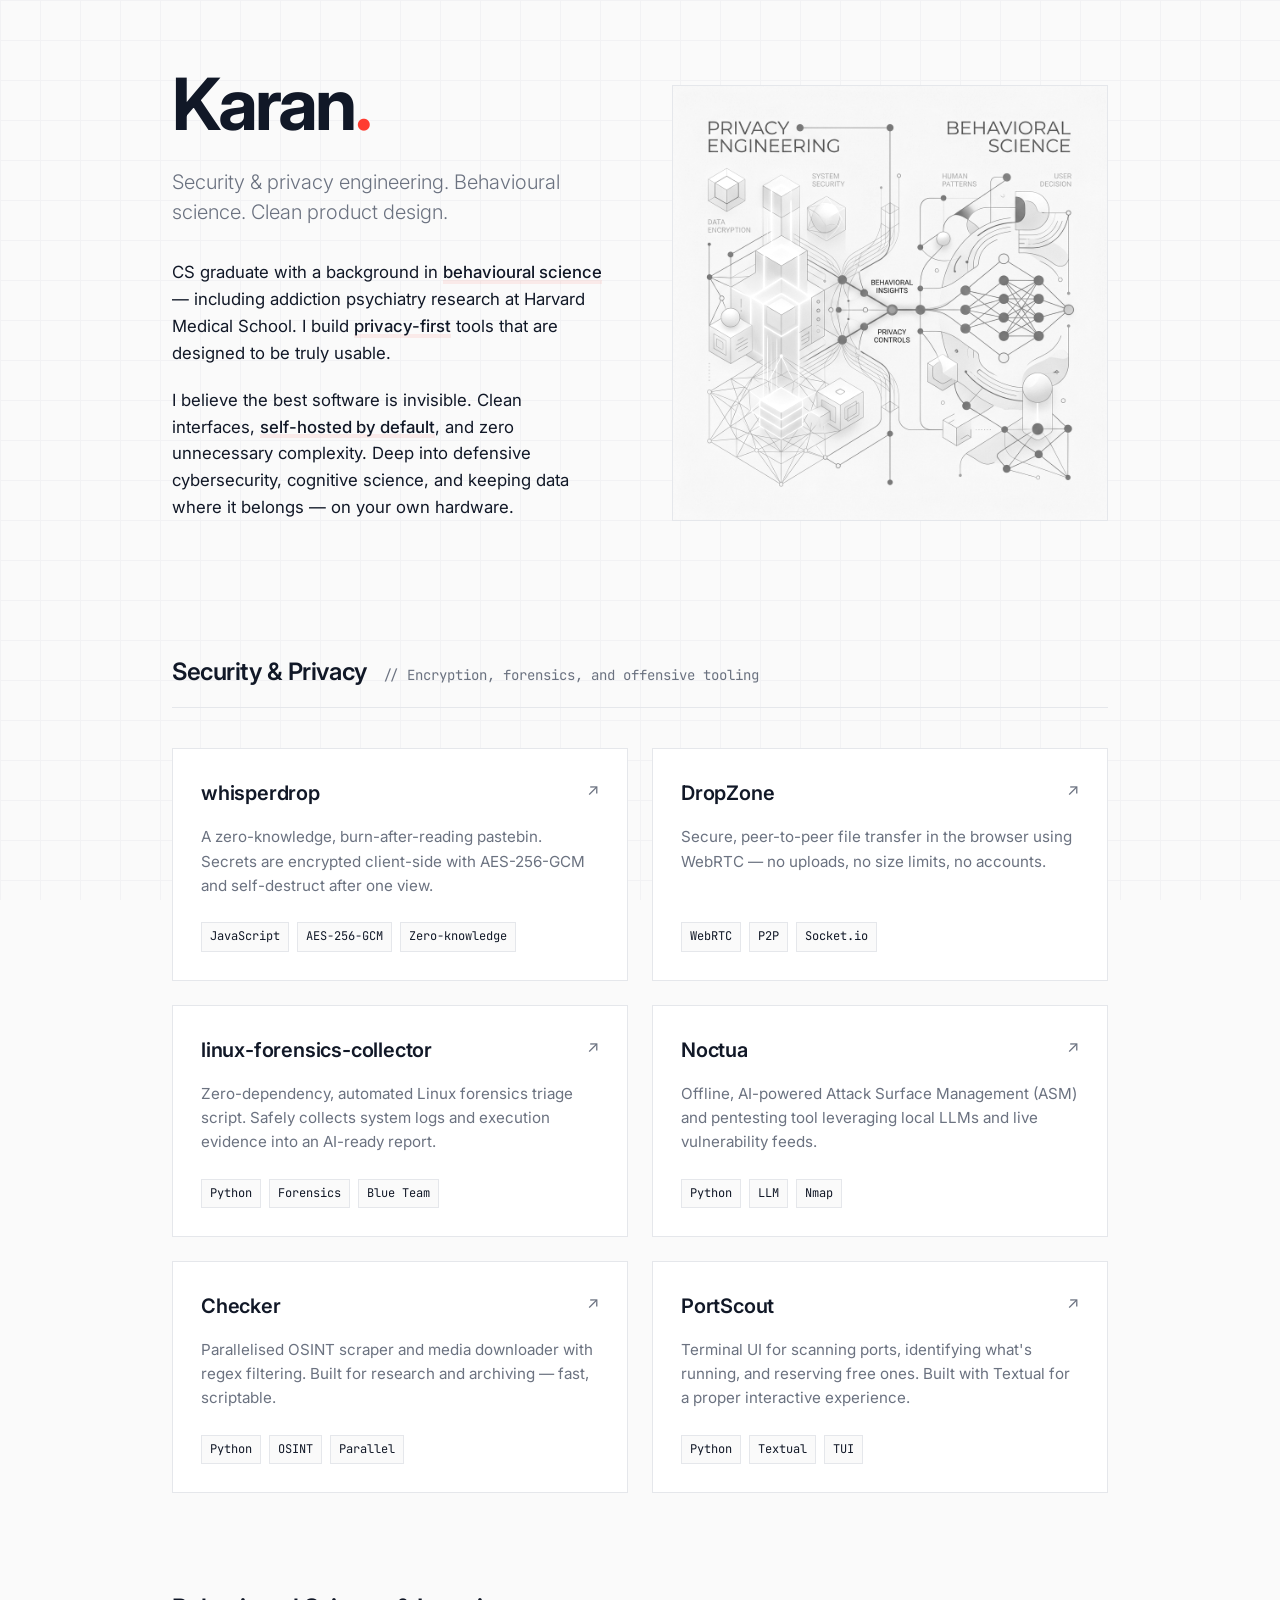
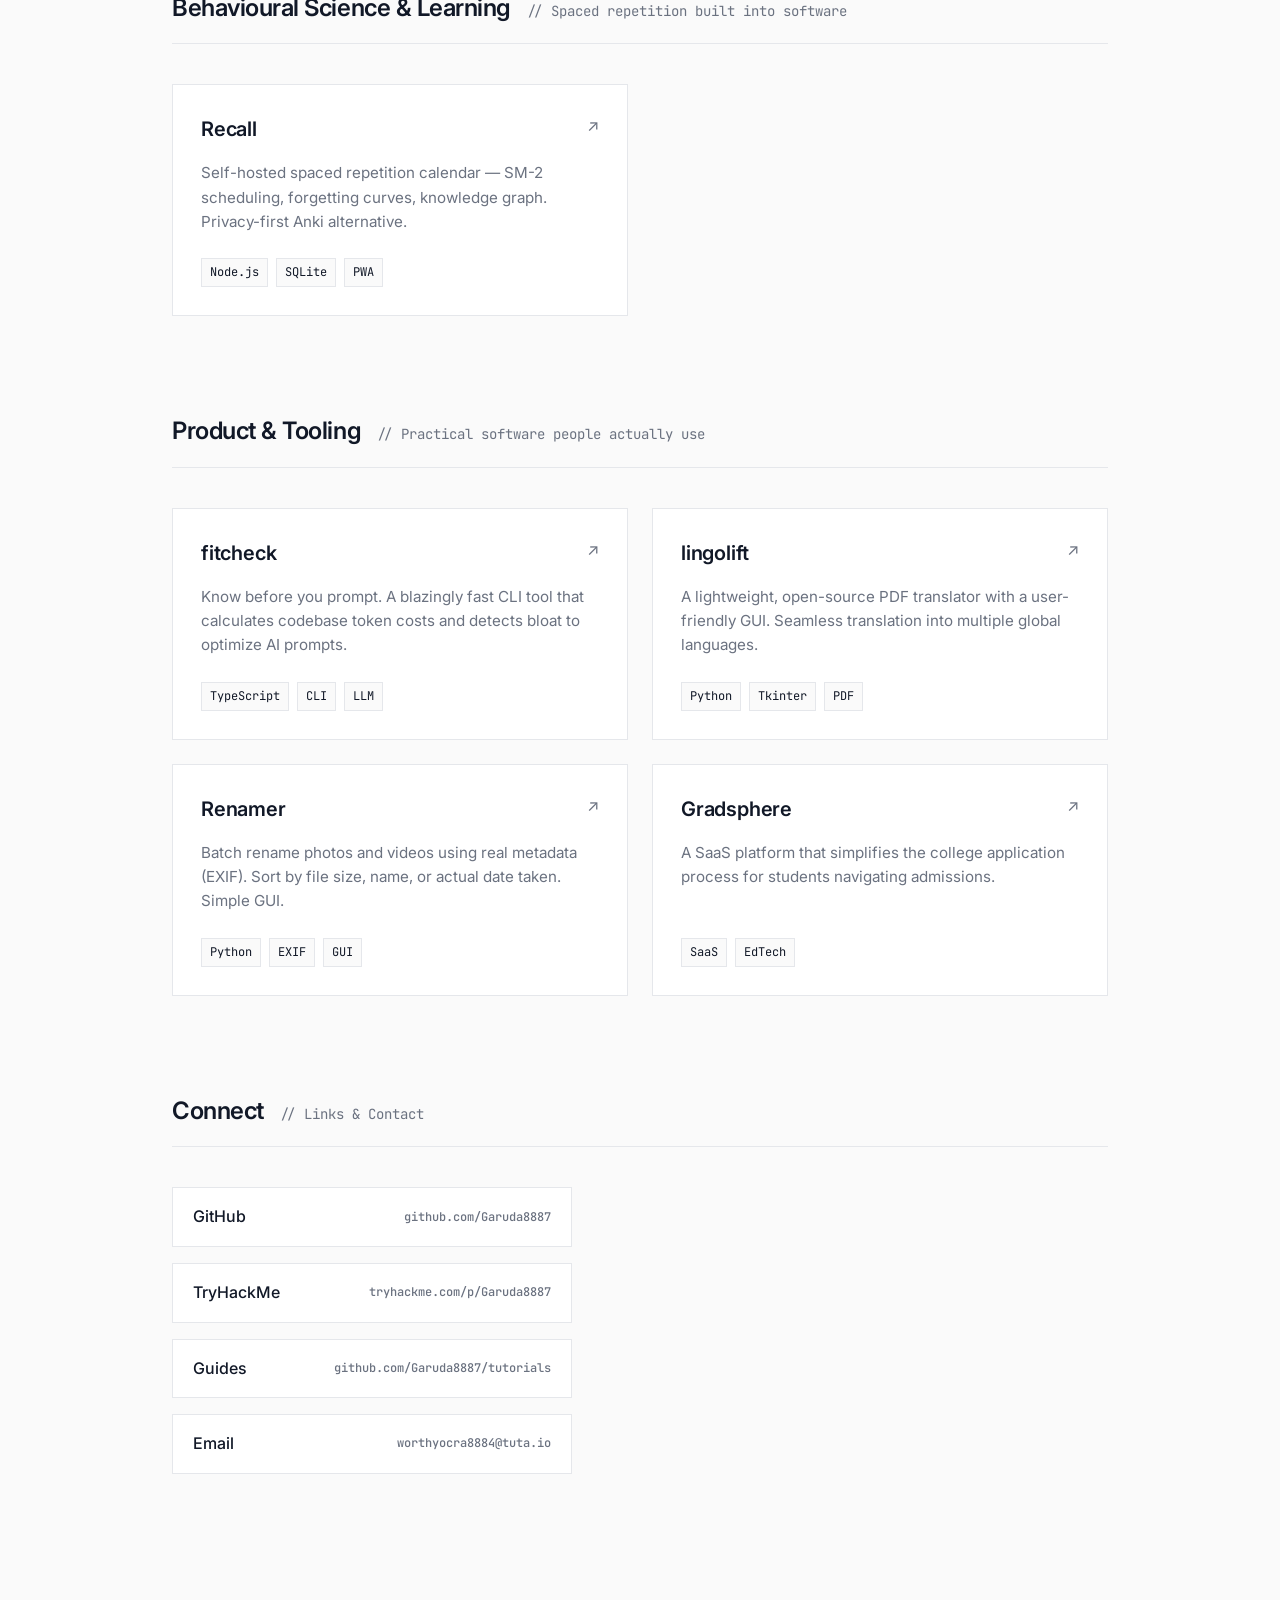
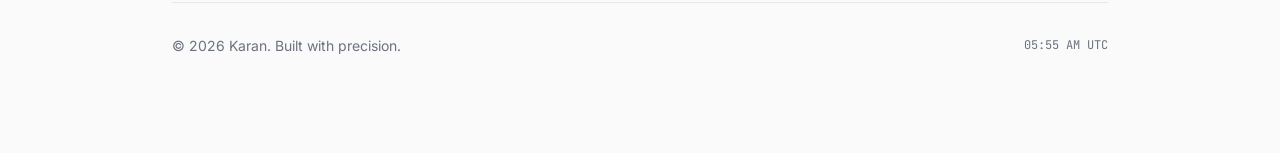
==== index.html @ 9d9b2a53 "Add decrypt-on-reveal animation to hero tagline and section headers Text scrambles as hex/cipher noi" ====
<!DOCTYPE html>
<html lang="en">
<head>
    <meta charset="UTF-8">
    <meta name="viewport" content="width=device-width, initial-scale=1.0">
    <title>Karan — Security & Privacy Engineering</title>
    <meta name="description" content="Karan — CS graduate, behavioural science background, privacy-first tools for real people.">
    <link rel="preconnect" href="https://fonts.googleapis.com">
    <link rel="preconnect" href="https://fonts.gstatic.com" crossorigin>
    <link href="https://fonts.googleapis.com/css2?family=Inter:wght@300;400;500;600;700&family=JetBrains+Mono:wght@400;500&display=swap" rel="stylesheet">
    <style>
        :root {
            --bg: #FAFAFA;
            --surface: #FFFFFF;
            --surface-hover: #F3F4F6;
            --ink: #111827;
            --muted: #6B7280;
            --border: #E5E7EB;
            --accent: #FF3B30; /* Edgy sharp accent */
            --accent-soft: rgba(255, 59, 48, 0.08);
            
            --font-sans: 'Inter', system-ui, sans-serif;
            --font-mono: 'JetBrains Mono', monospace;
        }

        * {
            box-sizing: border-box;
            margin: 0;
            padding: 0;
        }

        body {
            font-family: var(--font-sans);
            background-color: var(--bg);
            color: var(--ink);
            line-height: 1.6;
            -webkit-font-smoothing: antialiased;
            -moz-osx-font-smoothing: grayscale;
        }

        ::selection {
            background: var(--ink);
            color: var(--bg);
        }

        /* Subtle grid background for the edge */
        body::before {
            content: '';
            position: fixed;
            top: 0;
            left: 0;
            width: 100vw;
            height: 100vh;
            background-image: 
                linear-gradient(to right, var(--border) 1px, transparent 1px),
                linear-gradient(to bottom, var(--border) 1px, transparent 1px);
            background-size: 40px 40px;
            opacity: 0.4;
            z-index: -1;
            pointer-events: none;
        }

        a {
            color: inherit;
            text-decoration: none;
        }

        a:focus-visible, button:focus-visible {
            outline: 2px solid var(--accent);
            outline-offset: 2px;
        }

        .container {
            max-width: 1000px; /* Slightly wider for the two column hero */
            margin: 0 auto;
            padding: 4rem 2rem 6rem;
        }

        /* Header / Hero */
        header {
            margin-bottom: 7rem;
            display: grid;
            grid-template-columns: 1fr 1fr;
            gap: 4rem;
            align-items: center;
        }
        
        .hero-image-container {
            position: relative;
            width: 100%;
            aspect-ratio: 1 / 1;
            border: 1px solid var(--border);
            overflow: hidden;
            background: var(--surface);
        }
        
        .hero-image-container::after {
            content: '';
            position: absolute;
            top: 0;
            left: 0;
            width: 100%;
            height: 100%;
            border: 3px solid transparent;
            transition: border-color 0.4s ease;
            pointer-events: none;
            box-sizing: border-box;
        }
        
        .hero-image-container:hover::after {
            border-color: var(--accent);
        }

        .hero-image {
            width: 100%;
            height: 100%;
            object-fit: cover;
            filter: grayscale(100%) contrast(1.05);
            transition: filter 0.6s cubic-bezier(0.16, 1, 0.3, 1), transform 0.6s cubic-bezier(0.16, 1, 0.3, 1);
        }

        .hero-image-container:hover .hero-image {
            filter: grayscale(0%) contrast(1.1);
            transform: scale(1.03);
        }

        .hero-content {
            display: flex;
            flex-direction: column;
        }

        h1 {
            font-size: clamp(3rem, 6vw, 4.5rem);
            font-weight: 700;
            letter-spacing: -0.04em;
            line-height: 1.1;
            margin-bottom: 1.5rem;
            color: var(--ink);
        }

        h1 .dot {
            color: var(--accent);
        }

        .tagline {
            font-size: clamp(1.1rem, 2.5vw, 1.25rem);
            color: var(--muted);
            font-weight: 300;
            margin-bottom: 2rem;
            line-height: 1.5;
        }

        .about {
            font-size: 1.05rem;
            color: var(--ink);
        }

        .about p {
            margin-bottom: 1.25rem;
        }

        .highlight {
            font-weight: 500;
            position: relative;
            display: inline-block;
        }
        
        .highlight::after {
            content: '';
            position: absolute;
            bottom: 2px;
            left: 0;
            width: 100%;
            height: 4px;
            background: var(--accent-soft);
            z-index: -1;
            transition: height 0.2s ease;
        }
        
        .highlight:hover::after {
            height: 100%;
        }

        /* Sections */
        section {
            margin-bottom: 6rem;
        }

        .section-header {
            display: flex;
            align-items: baseline;
            gap: 1rem;
            margin-bottom: 2.5rem;
            padding-bottom: 1rem;
            border-bottom: 1px solid var(--border);
        }

        h2 {
            font-size: 1.5rem;
            font-weight: 600;
            letter-spacing: -0.02em;
        }

        .section-sub {
            font-family: var(--font-mono);
            font-size: 0.875rem;
            color: var(--muted);
        }

        /* Grid Layout for Projects */
        .project-grid {
            display: grid;
            grid-template-columns: repeat(auto-fill, minmax(350px, 1fr));
            gap: 1.5rem;
        }

        .project-card {
            display: flex;
            flex-direction: column;
            background: var(--surface);
            border: 1px solid var(--border);
            padding: 1.75rem;
            border-radius: 0; /* Sharp corners for edge */
            transition: all 0.3s cubic-bezier(0.16, 1, 0.3, 1);
            position: relative;
            z-index: 1;
        }

        .project-card::before {
            content: '';
            position: absolute;
            top: 0;
            left: 0;
            width: 3px;
            height: 0%;
            background: var(--accent);
            transition: height 0.3s cubic-bezier(0.16, 1, 0.3, 1);
            z-index: 2;
        }

        .project-card:hover {
            transform: translateY(-4px);
            box-shadow: 12px 12px 0 rgba(17, 24, 39, 0.04);
            border-color: var(--ink);
        }

        .project-card:hover::before {
            height: 100%;
        }

        .project-top {
            display: flex;
            justify-content: space-between;
            align-items: flex-start;
            margin-bottom: 1rem;
        }

        .project-title {
            font-weight: 600;
            font-size: 1.25rem;
            letter-spacing: -0.01em;
            display: flex;
            align-items: center;
            gap: 0.5rem;
        }

        .project-arrow {
            color: var(--muted);
            transition: transform 0.2s ease, color 0.2s ease;
        }

        .project-card:hover .project-arrow {
            transform: translate(2px, -2px);
            color: var(--accent);
        }

        .project-desc {
            color: var(--muted);
            font-size: 0.95rem;
            margin-bottom: 1.5rem;
            flex-grow: 1;
        }

        .tags {
            display: flex;
            flex-wrap: wrap;
            gap: 0.5rem;
            margin-top: auto;
        }

        .tag {
            font-family: var(--font-mono);
            font-size: 0.75rem;
            color: var(--ink);
            background: var(--bg);
            border: 1px solid var(--border);
            padding: 0.25rem 0.5rem;
        }
        
        .project-card:hover .tag {
            border-color: #d1d5db;
        }

        /* Contact */
        .contact-links {
            display: flex;
            flex-direction: column;
            gap: 1rem;
            max-width: 400px;
        }

        .contact-link {
            display: flex;
            justify-content: space-between;
            align-items: center;
            padding: 1rem 1.25rem;
            background: var(--surface);
            border: 1px solid var(--border);
            font-weight: 500;
            transition: all 0.2s ease;
        }

        .contact-link:hover {
            background: var(--ink);
            color: var(--surface);
            border-color: var(--ink);
            transform: translateX(4px);
        }

        .contact-label {
            display: flex;
            align-items: center;
            gap: 0.75rem;
        }

        .contact-mono {
            font-family: var(--font-mono);
            font-size: 0.75rem;
            color: var(--muted);
        }
        
        .contact-link:hover .contact-mono {
            color: rgba(255, 255, 255, 0.6);
        }

        /* Footer */
        footer {
            margin-top: 8rem;
            padding-top: 2rem;
            border-top: 1px solid var(--border);
            display: flex;
            justify-content: space-between;
            align-items: center;
            font-size: 0.875rem;
            color: var(--muted);
        }

        .footer-time {
            font-family: var(--font-mono);
            font-size: 0.75rem;
        }

        /* Decrypt-on-reveal text */
        .decrypt-char {
            transition: color 0.15s ease;
        }

        .decrypt-char.scrambling {
            color: var(--accent);
        }

        /* Scroll Animations */
        .reveal {
            opacity: 0;
            transform: translateY(30px);
            transition: opacity 0.8s cubic-bezier(0.16, 1, 0.3, 1), transform 0.8s cubic-bezier(0.16, 1, 0.3, 1);
        }

        .reveal.active {
            opacity: 1;
            transform: translateY(0);
        }

        /* Ensure header reveals on load if it's a reveal element */
        .reveal.delay-1 { transition-delay: 0.1s; }
        .reveal.delay-2 { transition-delay: 0.2s; }
        .reveal.delay-3 { transition-delay: 0.3s; }

        @media (max-width: 768px) {
            .container { padding: 3rem 1.5rem; }
            header { grid-template-columns: 1fr; gap: 2rem; margin-bottom: 5rem; }
            .hero-image-container { aspect-ratio: 16 / 9; max-width: 100%; order: -1; }
            h1 { font-size: 2.5rem; }
            .project-grid { grid-template-columns: 1fr; }
            .section-header { flex-direction: column; gap: 0.25rem; }
        }
    </style>
</head>
<body>
    <div class="container">
        <header class="reveal active">
            <div class="hero-content">
                <h1>Karan<span class="dot">.</span></h1>
                <p class="tagline decrypt">Security & privacy engineering. Behavioural science. Clean product design.</p>
                
                <div class="about">
                    <p>CS graduate with a background in <span class="highlight">behavioural science</span> — including addiction psychiatry research at Harvard Medical School. I build <span class="highlight">privacy-first</span> tools that are designed to be truly usable.</p>
                    <p>I believe the best software is invisible. Clean interfaces, <span class="highlight">self-hosted by default</span>, and zero unnecessary complexity. Deep into defensive cybersecurity, cognitive science, and keeping data where it belongs — on your own hardware.</p>
                </div>
            </div>
            <div class="hero-image-container">
                <img src="assets/hero.jpg" alt="Abstract representation of security and engineering" class="hero-image">
            </div>
        </header>

        <section class="reveal">
            <div class="section-header">
                <h2 class="decrypt">Security & Privacy</h2>
                <span class="section-sub">// Encryption, forensics, and offensive tooling</span>
            </div>
            
            <div class="project-grid">
                <a href="https://github.com/Garuda8887/whisperdrop" target="_blank" rel="noopener noreferrer" class="project-card reveal delay-1">
                    <div class="project-top">
                        <span class="project-title">whisperdrop</span>
                        <span class="project-arrow">↗</span>
                    </div>
                    <p class="project-desc">A zero-knowledge, burn-after-reading pastebin. Secrets are encrypted client-side with AES-256-GCM and self-destruct after one view.</p>
                    <div class="tags">
                        <span class="tag">JavaScript</span>
                        <span class="tag">AES-256-GCM</span>
                        <span class="tag">Zero-knowledge</span>
                    </div>
                </a>

                <a href="https://github.com/Garuda8887/DropZone" target="_blank" rel="noopener noreferrer" class="project-card reveal delay-2">
                    <div class="project-top">
                        <span class="project-title">DropZone</span>
                        <span class="project-arrow">↗</span>
                    </div>
                    <p class="project-desc">Secure, peer-to-peer file transfer in the browser using WebRTC — no uploads, no size limits, no accounts.</p>
                    <div class="tags">
                        <span class="tag">WebRTC</span>
                        <span class="tag">P2P</span>
                        <span class="tag">Socket.io</span>
                    </div>
                </a>

                <a href="https://github.com/Garuda8887/linux-forensics-collector" target="_blank" rel="noopener noreferrer" class="project-card reveal delay-3">
                    <div class="project-top">
                        <span class="project-title">linux-forensics-collector</span>
                        <span class="project-arrow">↗</span>
                    </div>
                    <p class="project-desc">Zero-dependency, automated Linux forensics triage script. Safely collects system logs and execution evidence into an AI-ready report.</p>
                    <div class="tags">
                        <span class="tag">Python</span>
                        <span class="tag">Forensics</span>
                        <span class="tag">Blue Team</span>
                    </div>
                </a>

                <a href="https://github.com/Garuda8887/Noctua" target="_blank" rel="noopener noreferrer" class="project-card reveal delay-1">
                    <div class="project-top">
                        <span class="project-title">Noctua</span>
                        <span class="project-arrow">↗</span>
                    </div>
                    <p class="project-desc">Offline, AI-powered Attack Surface Management (ASM) and pentesting tool leveraging local LLMs and live vulnerability feeds.</p>
                    <div class="tags">
                        <span class="tag">Python</span>
                        <span class="tag">LLM</span>
                        <span class="tag">Nmap</span>
                    </div>
                </a>

                <a href="https://github.com/Garuda8887/Checker" target="_blank" rel="noopener noreferrer" class="project-card reveal delay-2">
                    <div class="project-top">
                        <span class="project-title">Checker</span>
                        <span class="project-arrow">↗</span>
                    </div>
                    <p class="project-desc">Parallelised OSINT scraper and media downloader with regex filtering. Built for research and archiving — fast, scriptable.</p>
                    <div class="tags">
                        <span class="tag">Python</span>
                        <span class="tag">OSINT</span>
                        <span class="tag">Parallel</span>
                    </div>
                </a>

                <a href="https://github.com/Garuda8887/PortScout" target="_blank" rel="noopener noreferrer" class="project-card reveal delay-3">
                    <div class="project-top">
                        <span class="project-title">PortScout</span>
                        <span class="project-arrow">↗</span>
                    </div>
                    <p class="project-desc">Terminal UI for scanning ports, identifying what's running, and reserving free ones. Built with Textual for a proper interactive experience.</p>
                    <div class="tags">
                        <span class="tag">Python</span>
                        <span class="tag">Textual</span>
                        <span class="tag">TUI</span>
                    </div>
                </a>
            </div>
        </section>

        <section class="reveal">
            <div class="section-header">
                <h2 class="decrypt">Behavioural Science & Learning</h2>
                <span class="section-sub">// Spaced repetition built into software</span>
            </div>
            
            <div class="project-grid">
                <a href="https://github.com/Garuda8887/recall" target="_blank" rel="noopener noreferrer" class="project-card reveal delay-1">
                    <div class="project-top">
                        <span class="project-title">Recall</span>
                        <span class="project-arrow">↗</span>
                    </div>
                    <p class="project-desc">Self-hosted spaced repetition calendar — SM-2 scheduling, forgetting curves, knowledge graph. Privacy-first Anki alternative.</p>
                    <div class="tags">
                        <span class="tag">Node.js</span>
                        <span class="tag">SQLite</span>
                        <span class="tag">PWA</span>
                    </div>
                </a>
            </div>
        </section>

        <section class="reveal">
            <div class="section-header">
                <h2 class="decrypt">Product & Tooling</h2>
                <span class="section-sub">// Practical software people actually use</span>
            </div>
            
            <div class="project-grid">
                <a href="https://github.com/Garuda8887/fitcheck" target="_blank" rel="noopener noreferrer" class="project-card reveal delay-1">
                    <div class="project-top">
                        <span class="project-title">fitcheck</span>
                        <span class="project-arrow">↗</span>
                    </div>
                    <p class="project-desc">Know before you prompt. A blazingly fast CLI tool that calculates codebase token costs and detects bloat to optimize AI prompts.</p>
                    <div class="tags">
                        <span class="tag">TypeScript</span>
                        <span class="tag">CLI</span>
                        <span class="tag">LLM</span>
                    </div>
                </a>

                <a href="https://github.com/Garuda8887/lingolift" target="_blank" rel="noopener noreferrer" class="project-card reveal delay-2">
                    <div class="project-top">
                        <span class="project-title">lingolift</span>
                        <span class="project-arrow">↗</span>
                    </div>
                    <p class="project-desc">A lightweight, open-source PDF translator with a user-friendly GUI. Seamless translation into multiple global languages.</p>
                    <div class="tags">
                        <span class="tag">Python</span>
                        <span class="tag">Tkinter</span>
                        <span class="tag">PDF</span>
                    </div>
                </a>

                <a href="https://github.com/Garuda8887/Renamer" target="_blank" rel="noopener noreferrer" class="project-card reveal delay-3">
                    <div class="project-top">
                        <span class="project-title">Renamer</span>
                        <span class="project-arrow">↗</span>
                    </div>
                    <p class="project-desc">Batch rename photos and videos using real metadata (EXIF). Sort by file size, name, or actual date taken. Simple GUI.</p>
                    <div class="tags">
                        <span class="tag">Python</span>
                        <span class="tag">EXIF</span>
                        <span class="tag">GUI</span>
                    </div>
                </a>
                
                <a href="https://gradsphere-smoky.vercel.app/" target="_blank" rel="noopener noreferrer" class="project-card reveal delay-1">
                    <div class="project-top">
                        <span class="project-title">Gradsphere</span>
                        <span class="project-arrow">↗</span>
                    </div>
                    <p class="project-desc">A SaaS platform that simplifies the college application process for students navigating admissions.</p>
                    <div class="tags">
                        <span class="tag">SaaS</span>
                        <span class="tag">EdTech</span>
                    </div>
                </a>
            </div>
        </section>

        <section class="reveal">
            <div class="section-header">
                <h2 class="decrypt">Connect</h2>
                <span class="section-sub">// Links & Contact</span>
            </div>
            
            <div class="contact-links">
                <a href="https://github.com/Garuda8887" target="_blank" rel="noopener noreferrer" class="contact-link reveal delay-1">
                    <span class="contact-label">GitHub</span>
                    <span class="contact-mono">github.com/Garuda8887</span>
                </a>
                <a href="https://tryhackme.com/p/Garuda8887" target="_blank" rel="noopener noreferrer" class="contact-link reveal delay-2">
                    <span class="contact-label">TryHackMe</span>
                    <span class="contact-mono">tryhackme.com/p/Garuda8887</span>
                </a>
                <a href="https://github.com/Garuda8887/tutorials" target="_blank" rel="noopener noreferrer" class="contact-link reveal delay-3">
                    <span class="contact-label">Guides</span>
                    <span class="contact-mono">github.com/Garuda8887/tutorials</span>
                </a>
                <a href="mailto:worthyocra8884@tuta.io" class="contact-link reveal delay-1">
                    <span class="contact-label">Email</span>
                    <span class="contact-mono">worthyocra8884@tuta.io</span>
                </a>
            </div>
        </section>

        <footer>
            <span>© 2026 Karan. Built with precision.</span>
            <span class="footer-time" id="local-time"></span>
        </footer>
    </div>

    <script>
        // Update local time
        function updateTime() {
            const el = document.getElementById('local-time');
            if (!el) return;
            const now = new Date();
            el.textContent = now.toLocaleTimeString('en-US', { hour: '2-digit', minute: '2-digit', timeZoneName: 'short' });
        }
        updateTime();
        setInterval(updateTime, 60000);

        // Scroll Animations (Intersection Observer)
        document.addEventListener("DOMContentLoaded", function() {
            const observerOptions = {
                root: null,
                rootMargin: '0px',
                threshold: 0.15
            };

            const observer = new IntersectionObserver((entries, observer) => {
                entries.forEach(entry => {
                    if (entry.isIntersecting) {
                        entry.target.classList.add('active');
                        // Optional: Stop observing once revealed if you want it to happen only once
                        // observer.unobserve(entry.target); 
                    }
                });
            }, observerOptions);

            const revealElements = document.querySelectorAll('.reveal');
            revealElements.forEach(el => observer.observe(el));

            // Decrypt-on-reveal text
            const heroTagline = document.querySelector('.tagline.decrypt');
            if (heroTagline) {
                setTimeout(() => decryptText(heroTagline), 300);
            }

            const decryptObserver = new IntersectionObserver((entries) => {
                entries.forEach(entry => {
                    if (entry.isIntersecting) {
                        decryptText(entry.target);
                        decryptObserver.unobserve(entry.target);
                    }
                });
            }, { threshold: 0.15 });

            document.querySelectorAll('h2.decrypt').forEach(el => decryptObserver.observe(el));
        });

        function decryptText(el) {
            if (el.dataset.decrypted) return;
            el.dataset.decrypted = 'true';

            const text = el.textContent;
            if (window.matchMedia('(prefers-reduced-motion: reduce)').matches) return;

            el.setAttribute('aria-label', text);
            el.textContent = '';

            const wrapper = document.createElement('span');
            wrapper.setAttribute('aria-hidden', 'true');
            el.appendChild(wrapper);

            const charset = '0123456789abcdef#$%&';
            const chars = text.split('');
            const spans = chars.map(ch => {
                const span = document.createElement('span');
                span.className = 'decrypt-char';
                if (ch.trim() === '') {
                    span.textContent = ch;
                } else {
                    span.textContent = charset[Math.floor(Math.random() * charset.length)];
                    span.classList.add('scrambling');
                }
                wrapper.appendChild(span);
                return span;
            });

            const targetIndices = [];
            spans.forEach((span, i) => {
                if (span.classList.contains('scrambling')) targetIndices.push(i);
            });
            for (let i = targetIndices.length - 1; i > 0; i--) {
                const j = Math.floor(Math.random() * (i + 1));
                [targetIndices[i], targetIndices[j]] = [targetIndices[j], targetIndices[i]];
            }

            const totalDuration = Math.min(200 + targetIndices.length * 12, 500);
            const stepDelay = targetIndices.length ? totalDuration / targetIndices.length : 0;

            const flicker = setInterval(() => {
                spans.forEach(span => {
                    if (span.classList.contains('scrambling')) {
                        span.textContent = charset[Math.floor(Math.random() * charset.length)];
                    }
                });
            }, 40);

            targetIndices.forEach((idx, order) => {
                setTimeout(() => {
                    spans[idx].textContent = chars[idx];
                    spans[idx].classList.remove('scrambling');
                }, order * stepDelay);
            });

            setTimeout(() => clearInterval(flicker), totalDuration + 50);
        }
    </script>
</body>
</html>
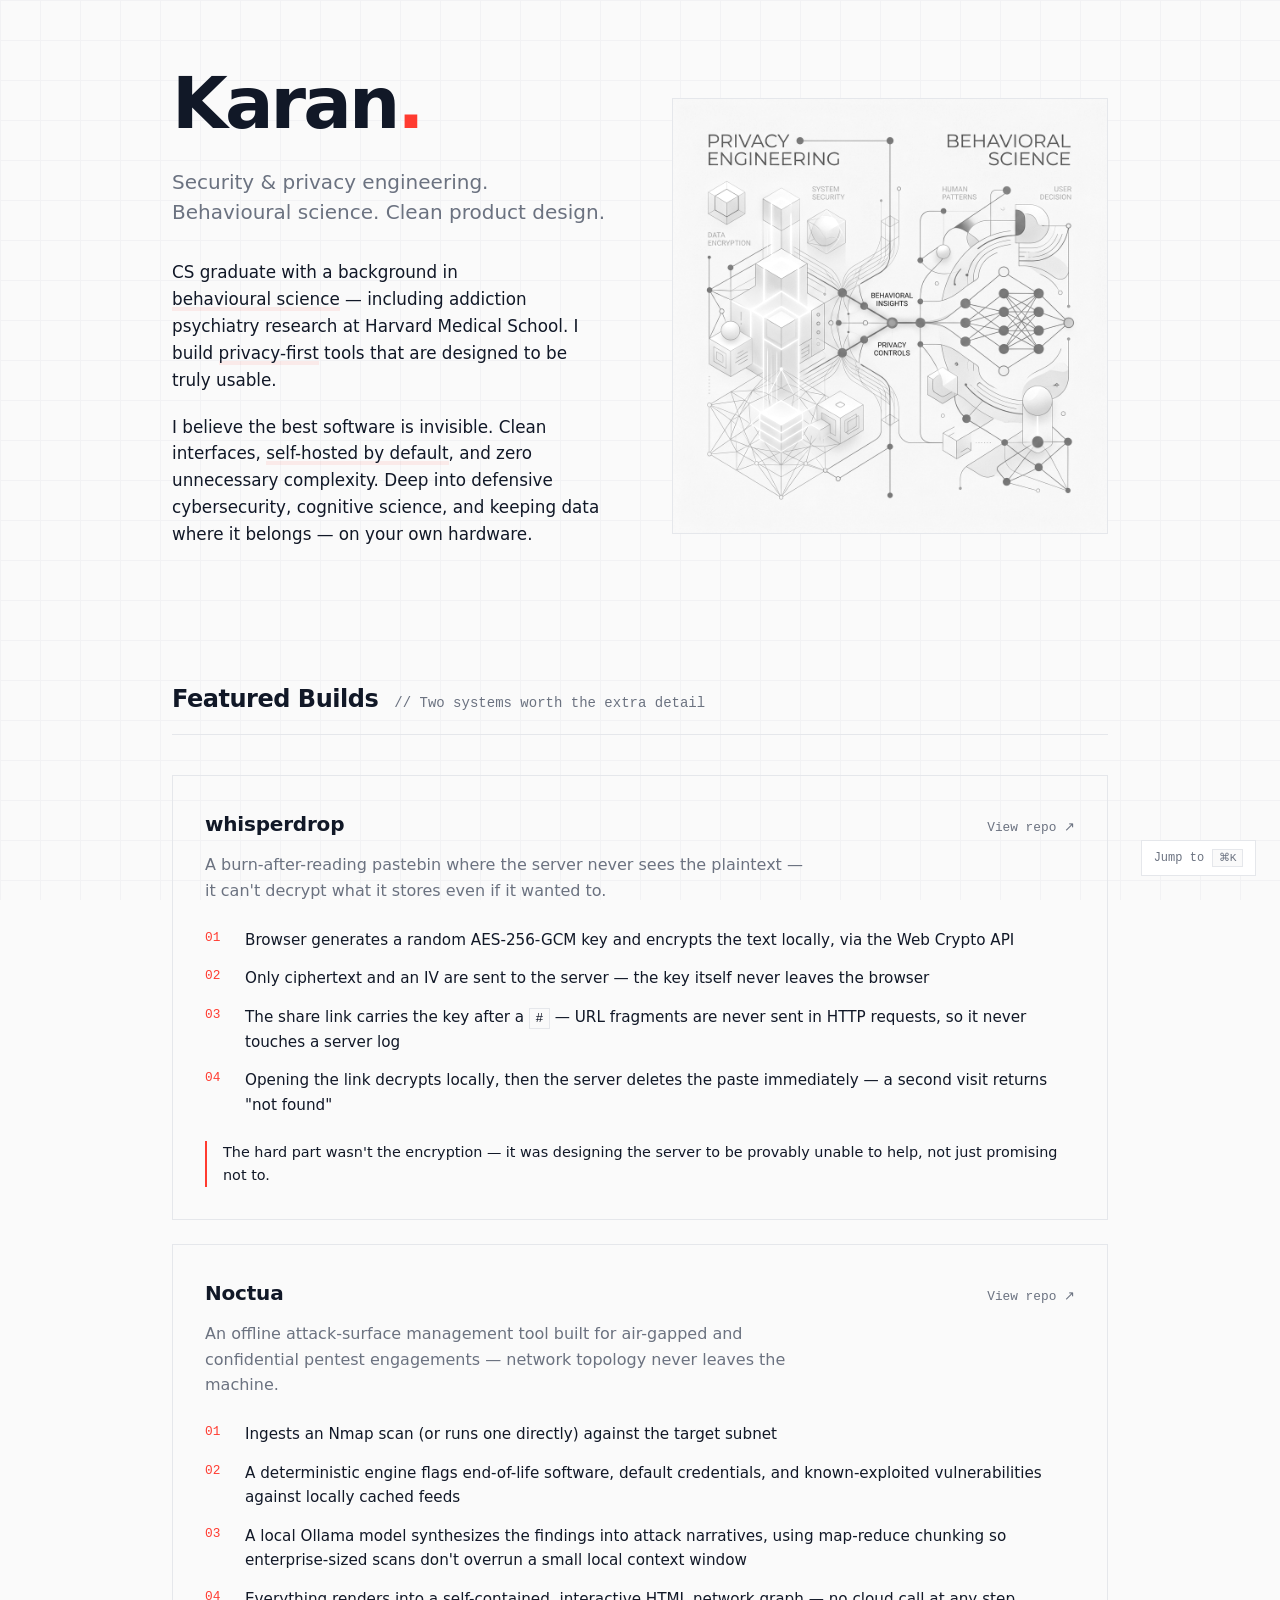
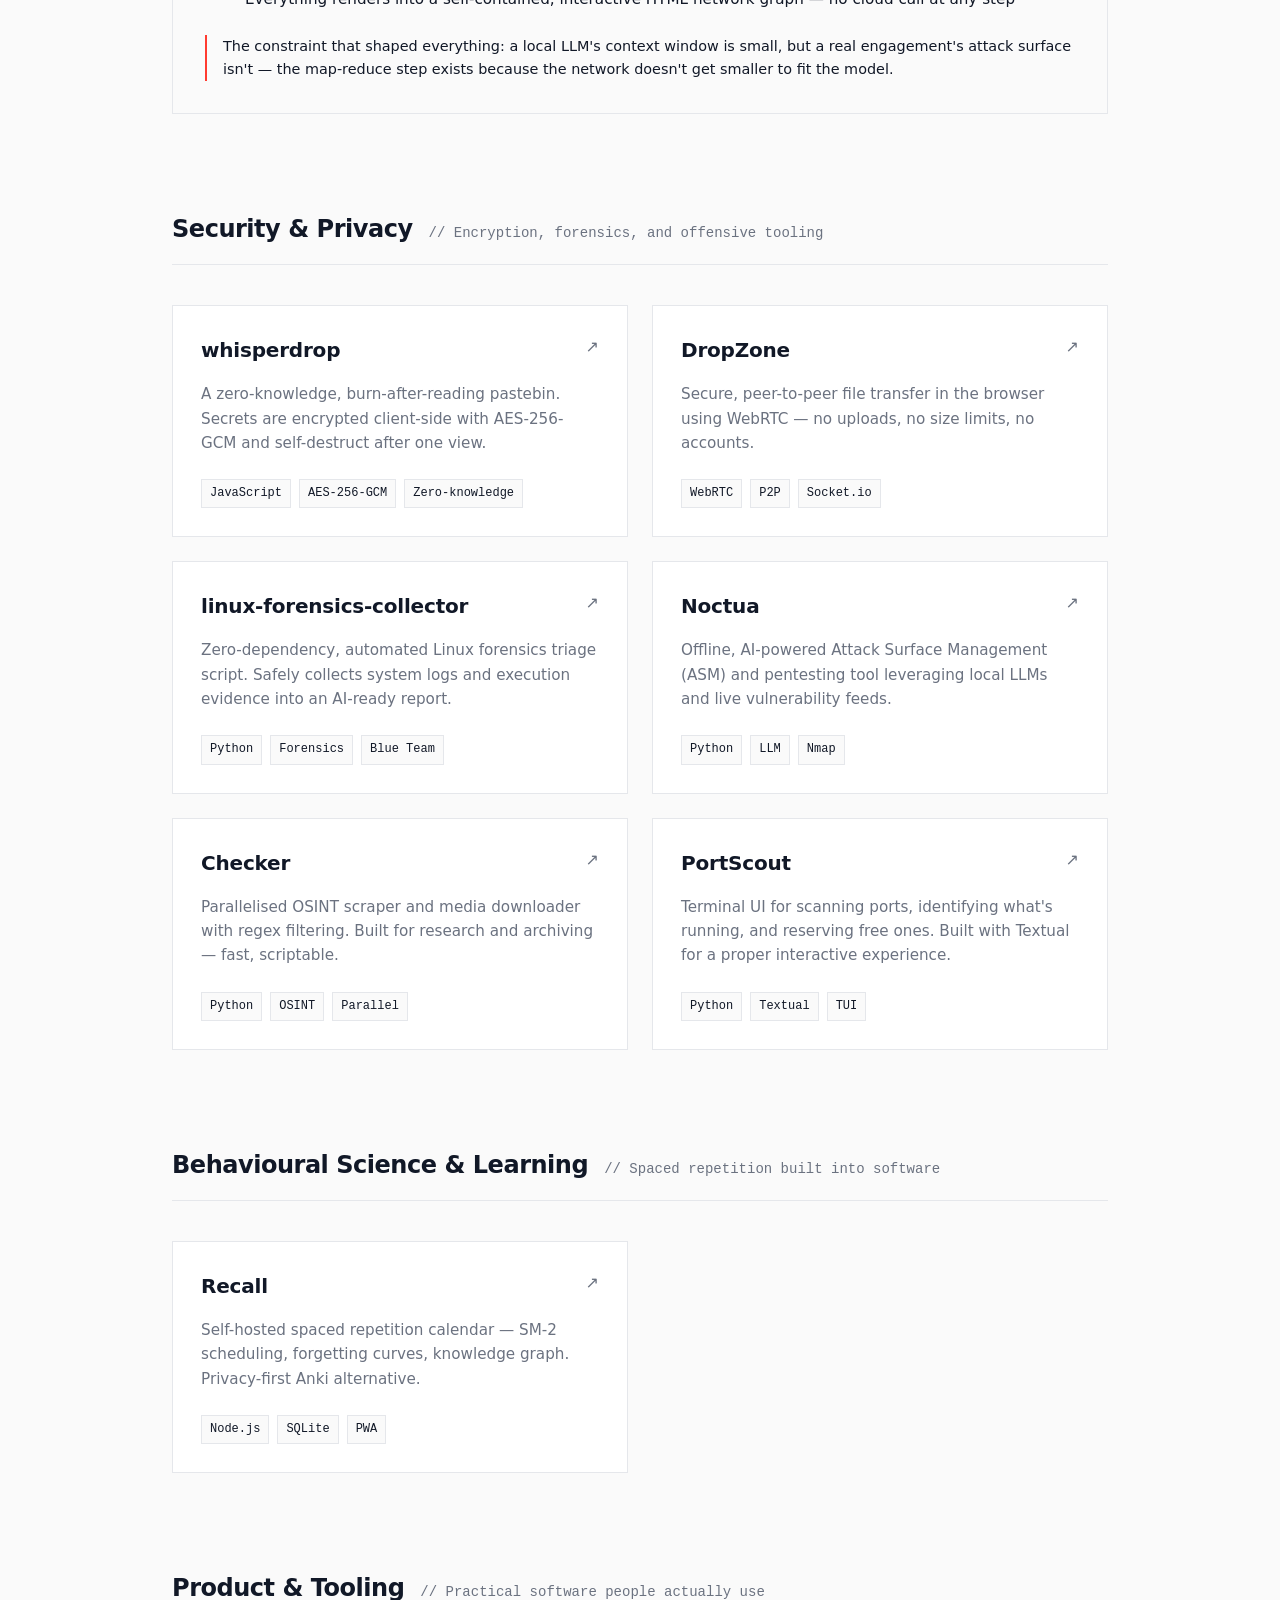
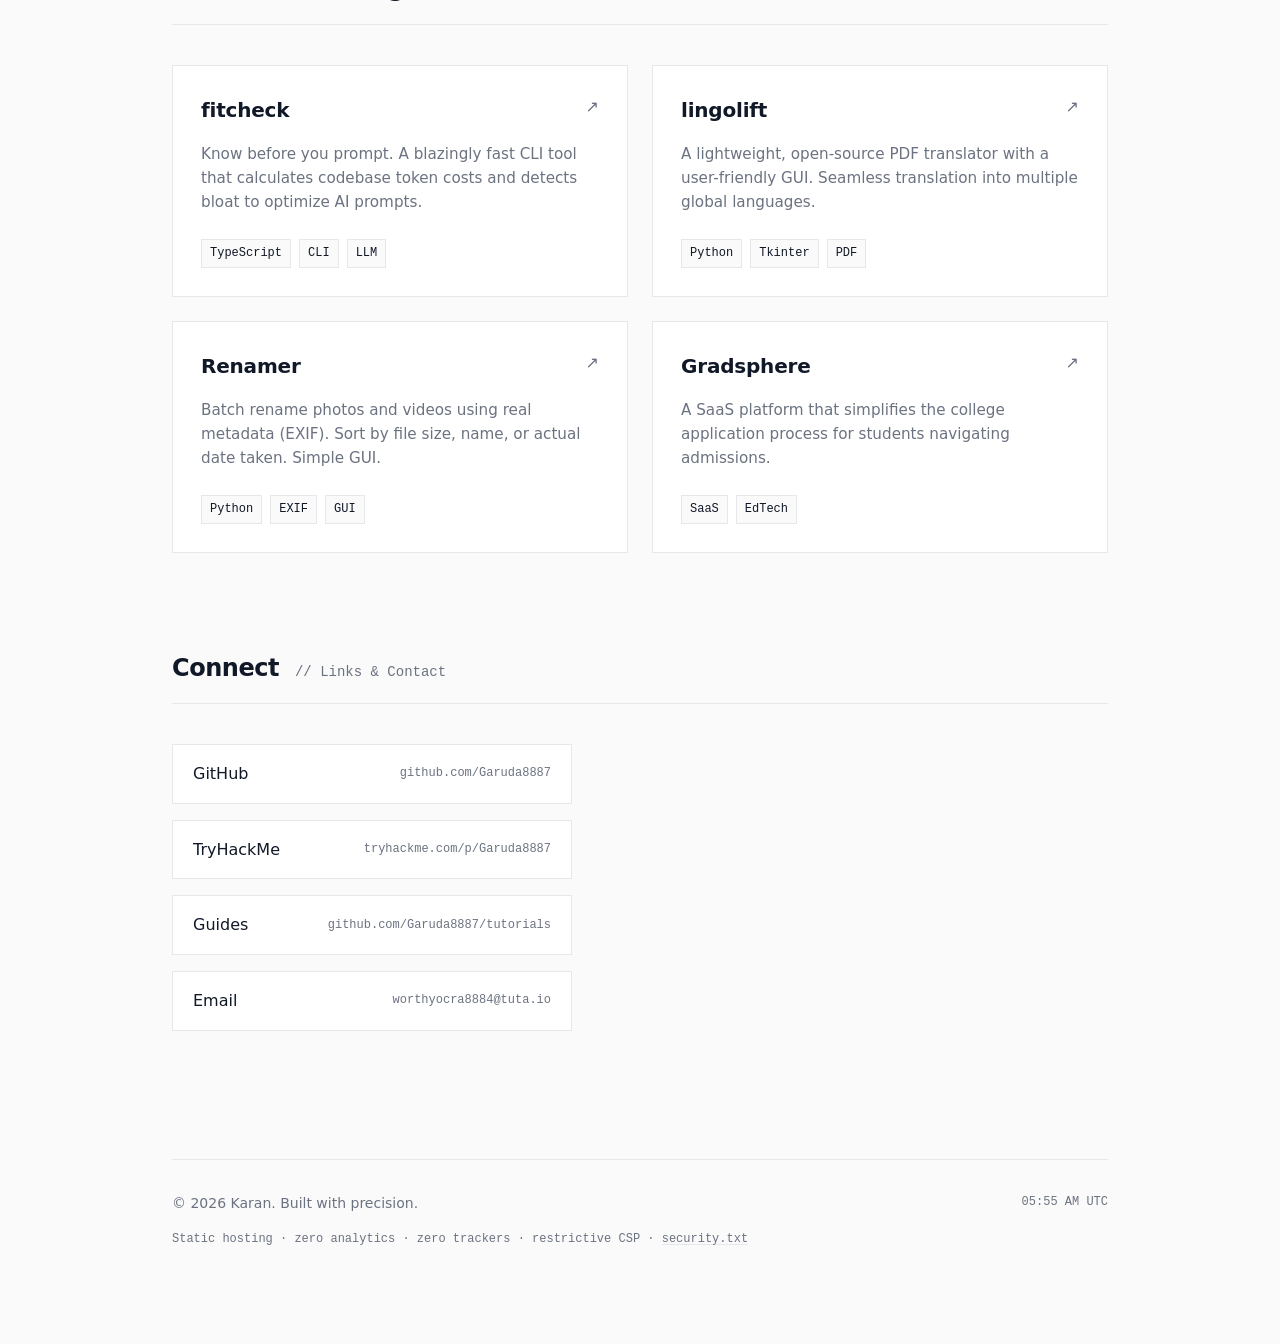
==== commit 137b8340: "Add reduced-motion parity, security.txt, OG image, featured case studies, and Cmd+K nav - .reveal sc" ====
--- a/index.html
+++ b/index.html
@@ -5,6 +5,16 @@
     <meta name="viewport" content="width=device-width, initial-scale=1.0">
     <title>Karan — Security & Privacy Engineering</title>
     <meta name="description" content="Karan — CS graduate, behavioural science background, privacy-first tools for real people.">
+    <meta http-equiv="Content-Security-Policy" content="default-src 'self'; script-src 'self' 'unsafe-inline'; style-src 'self' 'unsafe-inline' https://fonts.googleapis.com; font-src https://fonts.gstatic.com; img-src 'self'; connect-src 'self'; object-src 'none'; base-uri 'none'; form-action 'none';">
+    <meta property="og:type" content="website">
+    <meta property="og:url" content="https://garuda8887.github.io/">
+    <meta property="og:title" content="Karan — Security & Privacy Engineering">
+    <meta property="og:description" content="CS graduate, behavioural science background, privacy-first tools for real people.">
+    <meta property="og:image" content="https://garuda8887.github.io/assets/og-image.png">
+    <meta name="twitter:card" content="summary_large_image">
+    <meta name="twitter:title" content="Karan — Security & Privacy Engineering">
+    <meta name="twitter:description" content="CS graduate, behavioural science background, privacy-first tools for real people.">
+    <meta name="twitter:image" content="https://garuda8887.github.io/assets/og-image.png">
     <link rel="preconnect" href="https://fonts.googleapis.com">
     <link rel="preconnect" href="https://fonts.gstatic.com" crossorigin>
     <link href="https://fonts.googleapis.com/css2?family=Inter:wght@300;400;500;600;700&family=JetBrains+Mono:wght@400;500&display=swap" rel="stylesheet">
@@ -348,16 +358,214 @@
             margin-top: 8rem;
             padding-top: 2rem;
             border-top: 1px solid var(--border);
+            font-size: 0.875rem;
+            color: var(--muted);
+        }
+
+        .footer-main {
             display: flex;
             justify-content: space-between;
             align-items: center;
-            font-size: 0.875rem;
-            color: var(--muted);
         }
 
         .footer-time {
             font-family: var(--font-mono);
             font-size: 0.75rem;
+        }
+
+        .footer-meta {
+            margin-top: 0.75rem;
+        }
+
+        .footer-mono {
+            font-family: var(--font-mono);
+            font-size: 0.75rem;
+            color: var(--muted);
+        }
+
+        .footer-mono a {
+            text-decoration: underline;
+            text-decoration-color: var(--border);
+            text-underline-offset: 2px;
+        }
+
+        .footer-mono a:hover {
+            color: var(--accent);
+            text-decoration-color: var(--accent);
+        }
+
+        /* Featured case studies */
+        .case-study {
+            border: 1px solid var(--border);
+            padding: 2rem;
+            margin-bottom: 1.5rem;
+        }
+
+        .case-study:last-child {
+            margin-bottom: 0;
+        }
+
+        .case-study-head {
+            display: flex;
+            justify-content: space-between;
+            align-items: baseline;
+            margin-bottom: 0.75rem;
+        }
+
+        .case-study-title {
+            font-weight: 600;
+            font-size: 1.25rem;
+            letter-spacing: -0.01em;
+        }
+
+        .case-study-link {
+            font-family: var(--font-mono);
+            font-size: 0.8rem;
+            color: var(--muted);
+            transition: color 0.2s ease;
+        }
+
+        .case-study-link:hover {
+            color: var(--accent);
+        }
+
+        .case-study-desc {
+            color: var(--muted);
+            margin-bottom: 1.5rem;
+            max-width: 60ch;
+        }
+
+        .case-study-steps {
+            list-style: none;
+            counter-reset: step;
+            margin-bottom: 1.5rem;
+        }
+
+        .case-study-steps li {
+            counter-increment: step;
+            position: relative;
+            padding-left: 2.5rem;
+            margin-bottom: 0.9rem;
+            font-size: 0.95rem;
+        }
+
+        .case-study-steps li:last-child {
+            margin-bottom: 0;
+        }
+
+        .case-study-steps li::before {
+            content: counter(step, decimal-leading-zero);
+            position: absolute;
+            left: 0;
+            top: 0;
+            font-family: var(--font-mono);
+            font-size: 0.8rem;
+            color: var(--accent);
+        }
+
+        .case-study-steps code {
+            font-family: var(--font-mono);
+            font-size: 0.85em;
+            background: var(--bg);
+            border: 1px solid var(--border);
+            padding: 0.1rem 0.35rem;
+        }
+
+        .case-study-note {
+            font-size: 0.9rem;
+            color: var(--ink);
+            border-left: 2px solid var(--accent);
+            padding-left: 1rem;
+        }
+
+        /* Command palette (Cmd+K) */
+        .cmdk {
+            width: min(560px, 90vw);
+            padding: 0;
+            border: 1px solid var(--border);
+            border-radius: 0;
+            box-shadow: 0 24px 48px rgba(17, 24, 39, 0.16);
+        }
+
+        .cmdk::backdrop {
+            background: rgba(17, 24, 39, 0.5);
+        }
+
+        .cmdk-input {
+            width: 100%;
+            padding: 1.1rem 1.25rem;
+            border: none;
+            border-bottom: 1px solid var(--border);
+            font-family: var(--font-mono);
+            font-size: 0.95rem;
+            outline: none;
+            color: var(--ink);
+        }
+
+        .cmdk-list {
+            list-style: none;
+            max-height: 320px;
+            overflow-y: auto;
+        }
+
+        .cmdk-list li {
+            padding: 0.85rem 1.25rem;
+            cursor: pointer;
+            display: flex;
+            justify-content: space-between;
+            align-items: baseline;
+            gap: 1rem;
+        }
+
+        .cmdk-list li .cmdk-item-sub {
+            font-family: var(--font-mono);
+            font-size: 0.75rem;
+            color: var(--muted);
+            white-space: nowrap;
+        }
+
+        .cmdk-list li.active {
+            background: var(--surface-hover);
+        }
+
+        .cmdk-list li.active .cmdk-item-sub {
+            color: var(--accent);
+        }
+
+        .cmdk-list .cmdk-empty {
+            color: var(--muted);
+            cursor: default;
+        }
+
+        .cmdk-hint {
+            position: fixed;
+            right: 1.5rem;
+            bottom: 1.5rem;
+            display: flex;
+            align-items: center;
+            gap: 0.5rem;
+            background: var(--surface);
+            border: 1px solid var(--border);
+            padding: 0.5rem 0.75rem;
+            font-family: var(--font-mono);
+            font-size: 0.75rem;
+            color: var(--muted);
+            cursor: pointer;
+            transition: border-color 0.2s ease, color 0.2s ease;
+            z-index: 10;
+        }
+
+        .cmdk-hint:hover {
+            border-color: var(--ink);
+            color: var(--ink);
+        }
+
+        .cmdk-hint kbd {
+            font-family: var(--font-mono);
+            background: var(--bg);
+            border: 1px solid var(--border);
+            padding: 0.1rem 0.35rem;
+            font-size: 0.7rem;
         }
 
         /* Decrypt-on-reveal text */
@@ -385,6 +593,14 @@
         .reveal.delay-1 { transition-delay: 0.1s; }
         .reveal.delay-2 { transition-delay: 0.2s; }
         .reveal.delay-3 { transition-delay: 0.3s; }
+
+        @media (prefers-reduced-motion: reduce) {
+            .reveal {
+                opacity: 1;
+                transform: none;
+                transition: none;
+            }
+        }
 
         @media (max-width: 768px) {
             .container { padding: 3rem 1.5rem; }
@@ -393,6 +609,10 @@
             h1 { font-size: 2.5rem; }
             .project-grid { grid-template-columns: 1fr; }
             .section-header { flex-direction: column; gap: 0.25rem; }
+            .case-study { padding: 1.5rem; }
+            .case-study-head { flex-direction: column; gap: 0.35rem; }
+            .footer-main { flex-direction: column; align-items: flex-start; gap: 0.5rem; }
+            .cmdk-hint span { display: none; }
         }
     </style>
 </head>
@@ -413,7 +633,44 @@
             </div>
         </header>
 
-        <section class="reveal">
+        <section class="reveal" id="featured">
+            <div class="section-header">
+                <h2 class="decrypt">Featured Builds</h2>
+                <span class="section-sub">// Two systems worth the extra detail</span>
+            </div>
+
+            <div class="case-study reveal delay-1">
+                <div class="case-study-head">
+                    <span class="case-study-title">whisperdrop</span>
+                    <a href="https://github.com/Garuda8887/whisperdrop" target="_blank" rel="noopener noreferrer" class="case-study-link">View repo ↗</a>
+                </div>
+                <p class="case-study-desc">A burn-after-reading pastebin where the server never sees the plaintext — it can't decrypt what it stores even if it wanted to.</p>
+                <ol class="case-study-steps">
+                    <li>Browser generates a random AES-256-GCM key and encrypts the text locally, via the Web Crypto API</li>
+                    <li>Only ciphertext and an IV are sent to the server — the key itself never leaves the browser</li>
+                    <li>The share link carries the key after a <code>#</code> — URL fragments are never sent in HTTP requests, so it never touches a server log</li>
+                    <li>Opening the link decrypts locally, then the server deletes the paste immediately — a second visit returns "not found"</li>
+                </ol>
+                <p class="case-study-note">The hard part wasn't the encryption — it was designing the server to be provably unable to help, not just promising not to.</p>
+            </div>
+
+            <div class="case-study reveal delay-2">
+                <div class="case-study-head">
+                    <span class="case-study-title">Noctua</span>
+                    <a href="https://github.com/Garuda8887/Noctua" target="_blank" rel="noopener noreferrer" class="case-study-link">View repo ↗</a>
+                </div>
+                <p class="case-study-desc">An offline attack-surface management tool built for air-gapped and confidential pentest engagements — network topology never leaves the machine.</p>
+                <ol class="case-study-steps">
+                    <li>Ingests an Nmap scan (or runs one directly) against the target subnet</li>
+                    <li>A deterministic engine flags end-of-life software, default credentials, and known-exploited vulnerabilities against locally cached feeds</li>
+                    <li>A local Ollama model synthesizes the findings into attack narratives, using map-reduce chunking so enterprise-sized scans don't overrun a small local context window</li>
+                    <li>Everything renders into a self-contained, interactive HTML network graph — no cloud call at any step</li>
+                </ol>
+                <p class="case-study-note">The constraint that shaped everything: a local LLM's context window is small, but a real engagement's attack surface isn't — the map-reduce step exists because the network doesn't get smaller to fit the model.</p>
+            </div>
+        </section>
+
+        <section class="reveal" id="security">
             <div class="section-header">
                 <h2 class="decrypt">Security & Privacy</h2>
                 <span class="section-sub">// Encryption, forensics, and offensive tooling</span>
@@ -500,7 +757,7 @@
             </div>
         </section>
 
-        <section class="reveal">
+        <section class="reveal" id="behavioural">
             <div class="section-header">
                 <h2 class="decrypt">Behavioural Science & Learning</h2>
                 <span class="section-sub">// Spaced repetition built into software</span>
@@ -522,7 +779,7 @@
             </div>
         </section>
 
-        <section class="reveal">
+        <section class="reveal" id="product">
             <div class="section-header">
                 <h2 class="decrypt">Product & Tooling</h2>
                 <span class="section-sub">// Practical software people actually use</span>
@@ -582,7 +839,7 @@
             </div>
         </section>
 
-        <section class="reveal">
+        <section class="reveal" id="connect">
             <div class="section-header">
                 <h2 class="decrypt">Connect</h2>
                 <span class="section-sub">// Links & Contact</span>
@@ -609,10 +866,25 @@
         </section>
 
         <footer>
-            <span>© 2026 Karan. Built with precision.</span>
-            <span class="footer-time" id="local-time"></span>
+            <div class="footer-main">
+                <span>© 2026 Karan. Built with precision.</span>
+                <span class="footer-time" id="local-time"></span>
+            </div>
+            <div class="footer-meta">
+                <span class="footer-mono">Static hosting · zero analytics · zero trackers · restrictive CSP · <a href="/.well-known/security.txt">security.txt</a></span>
+            </div>
         </footer>
     </div>
+
+    <dialog id="cmdk" class="cmdk">
+        <input type="text" id="cmdk-input" class="cmdk-input" placeholder="Jump to a section or link..." autocomplete="off" spellcheck="false">
+        <ul id="cmdk-list" class="cmdk-list"></ul>
+    </dialog>
+
+    <button type="button" id="cmdk-hint" class="cmdk-hint" aria-label="Open quick navigation">
+        <span>Jump to</span>
+        <kbd>⌘K</kbd>
+    </button>
 
     <script>
         // Update local time
@@ -722,6 +994,132 @@
 
             setTimeout(() => clearInterval(flicker), totalDuration + 50);
         }
+
+        // Command palette (Cmd/Ctrl+K)
+        document.addEventListener("DOMContentLoaded", function() {
+            const dialog = document.getElementById('cmdk');
+            const input = document.getElementById('cmdk-input');
+            const list = document.getElementById('cmdk-list');
+            const hint = document.getElementById('cmdk-hint');
+            if (!dialog || !input || !list) return;
+
+            function buildItems() {
+                const items = [];
+
+                document.querySelectorAll('section[id] > .section-header > h2').forEach(h2 => {
+                    items.push({
+                        label: h2.getAttribute('aria-label') || h2.textContent,
+                        sub: 'section',
+                        action: () => h2.closest('section').scrollIntoView({ behavior: 'smooth', block: 'start' })
+                    });
+                });
+
+                document.querySelectorAll('.project-card').forEach(card => {
+                    const title = card.querySelector('.project-title');
+                    if (!title) return;
+                    items.push({
+                        label: title.textContent,
+                        sub: 'project ↗',
+                        action: () => window.open(card.href, '_blank', 'noopener,noreferrer')
+                    });
+                });
+
+                document.querySelectorAll('.contact-link').forEach(link => {
+                    const label = link.querySelector('.contact-label');
+                    if (!label) return;
+                    items.push({
+                        label: label.textContent,
+                        sub: 'link ↗',
+                        action: () => window.open(link.href, '_blank', 'noopener,noreferrer')
+                    });
+                });
+
+                return items;
+            }
+
+            const allItems = buildItems();
+            let filtered = allItems;
+            let activeIndex = 0;
+
+            function render() {
+                list.innerHTML = '';
+                if (filtered.length === 0) {
+                    const li = document.createElement('li');
+                    li.className = 'cmdk-empty';
+                    li.textContent = 'No matches';
+                    list.appendChild(li);
+                    return;
+                }
+                filtered.forEach((item, i) => {
+                    const li = document.createElement('li');
+                    li.className = i === activeIndex ? 'active' : '';
+                    const label = document.createElement('span');
+                    label.textContent = item.label;
+                    const sub = document.createElement('span');
+                    sub.className = 'cmdk-item-sub';
+                    sub.textContent = item.sub;
+                    li.appendChild(label);
+                    li.appendChild(sub);
+                    li.addEventListener('click', () => selectItem(i));
+                    list.appendChild(li);
+                });
+            }
+
+            function selectItem(i) {
+                const item = filtered[i];
+                if (!item) return;
+                dialog.close();
+                item.action();
+            }
+
+            function openPalette() {
+                filtered = allItems;
+                activeIndex = 0;
+                input.value = '';
+                render();
+                dialog.showModal();
+                input.focus();
+            }
+
+            input.addEventListener('input', () => {
+                const q = input.value.trim().toLowerCase();
+                filtered = q ? allItems.filter(item => item.label.toLowerCase().includes(q)) : allItems;
+                activeIndex = 0;
+                render();
+            });
+
+            input.addEventListener('keydown', (e) => {
+                if (e.key === 'ArrowDown') {
+                    e.preventDefault();
+                    activeIndex = Math.min(activeIndex + 1, filtered.length - 1);
+                    render();
+                } else if (e.key === 'ArrowUp') {
+                    e.preventDefault();
+                    activeIndex = Math.max(activeIndex - 1, 0);
+                    render();
+                } else if (e.key === 'Enter') {
+                    e.preventDefault();
+                    selectItem(activeIndex);
+                }
+            });
+
+            dialog.addEventListener('click', (e) => {
+                if (e.target === dialog) dialog.close();
+            });
+
+            if (hint) hint.addEventListener('click', openPalette);
+
+            document.addEventListener('keydown', (e) => {
+                if ((e.metaKey || e.ctrlKey) && e.key.toLowerCase() === 'k') {
+                    e.preventDefault();
+                    if (dialog.open) {
+                        dialog.close();
+                    } else {
+                        openPalette();
+                    }
+                }
+            });
+        });
     </script>
 </body>
 </html>
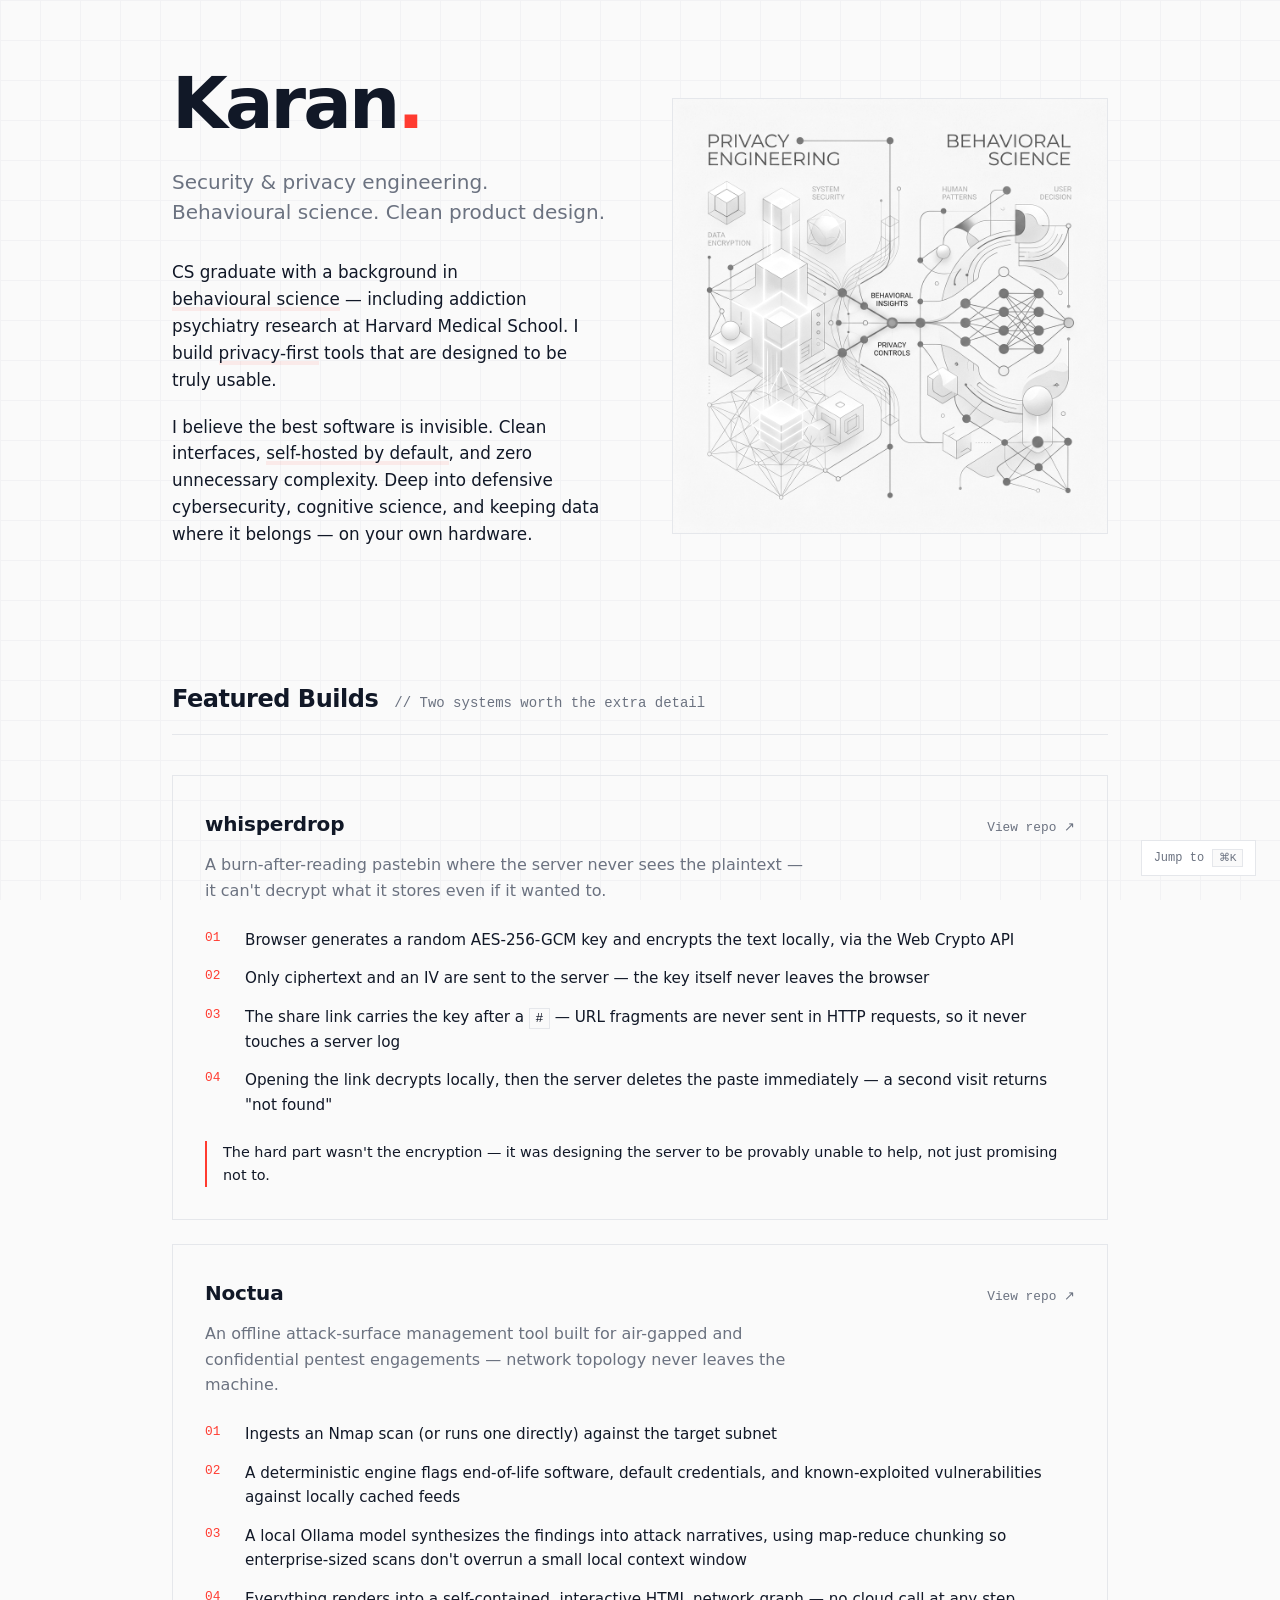
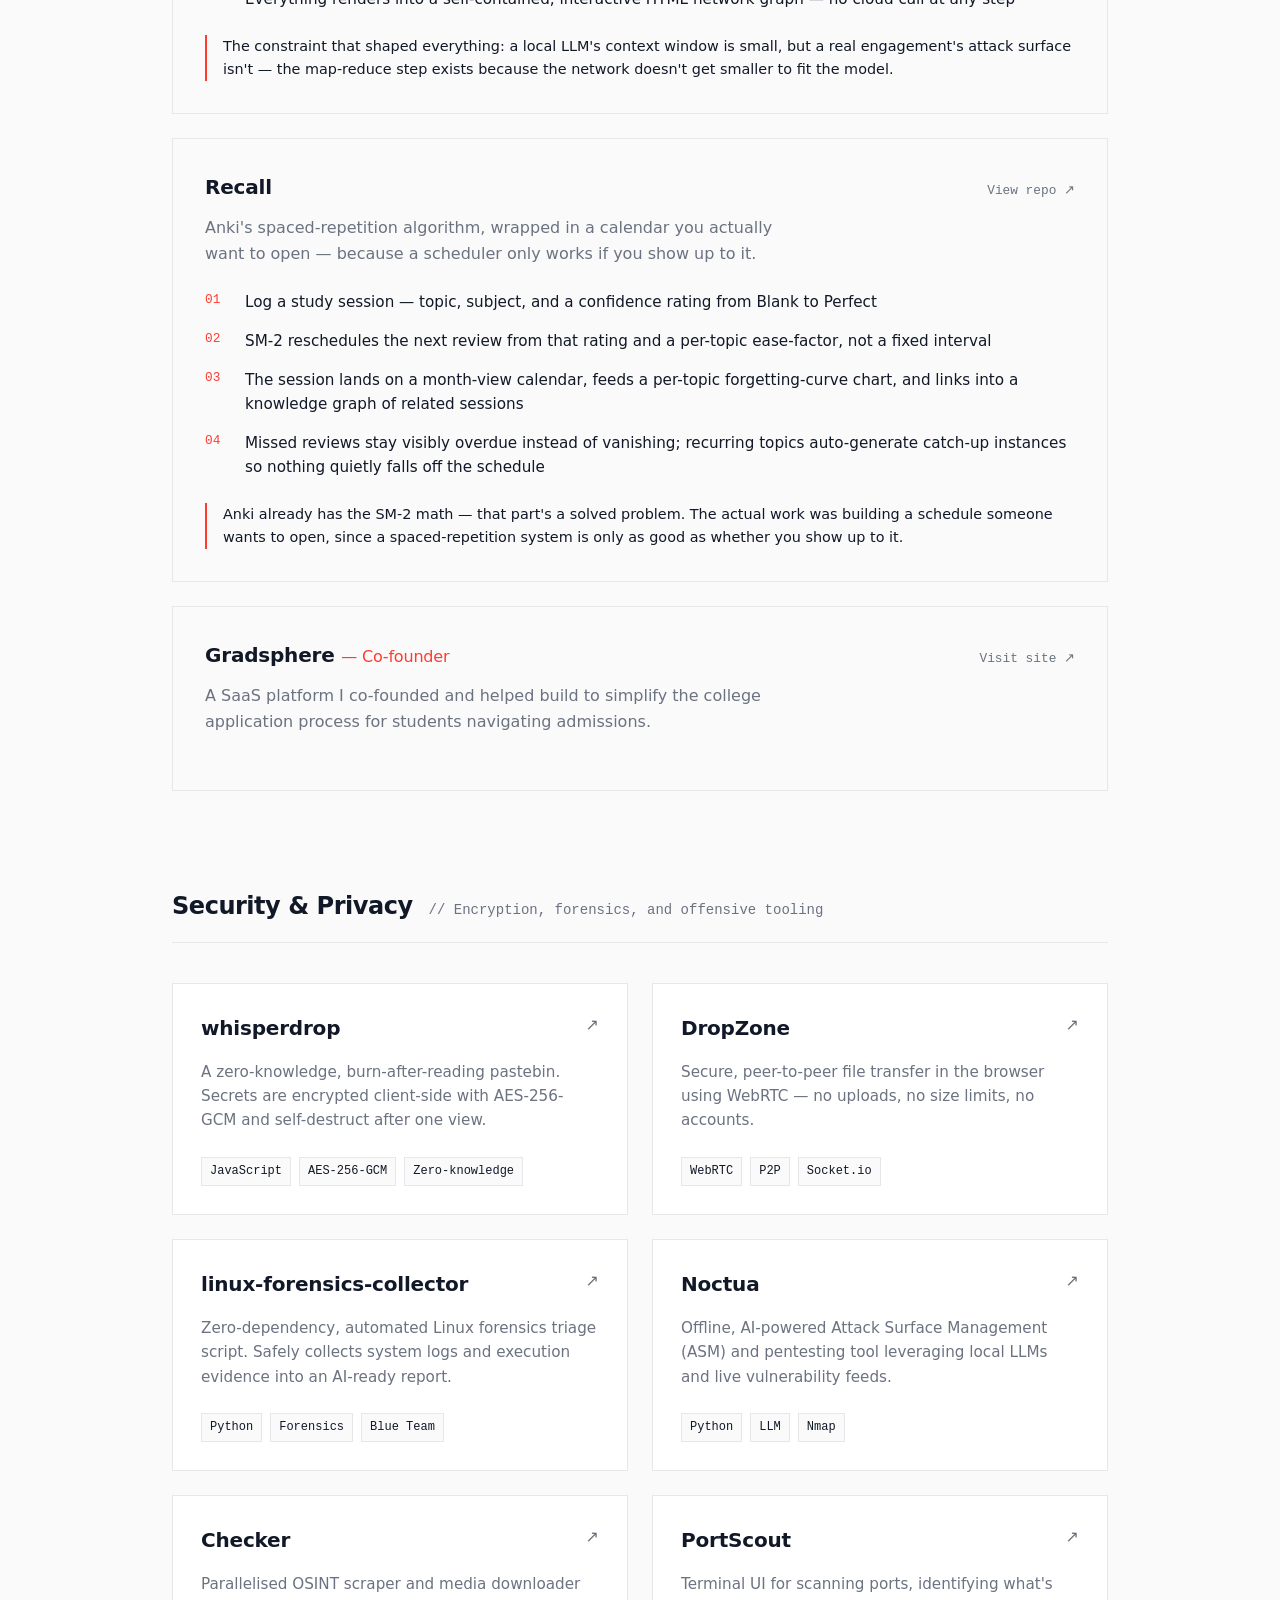
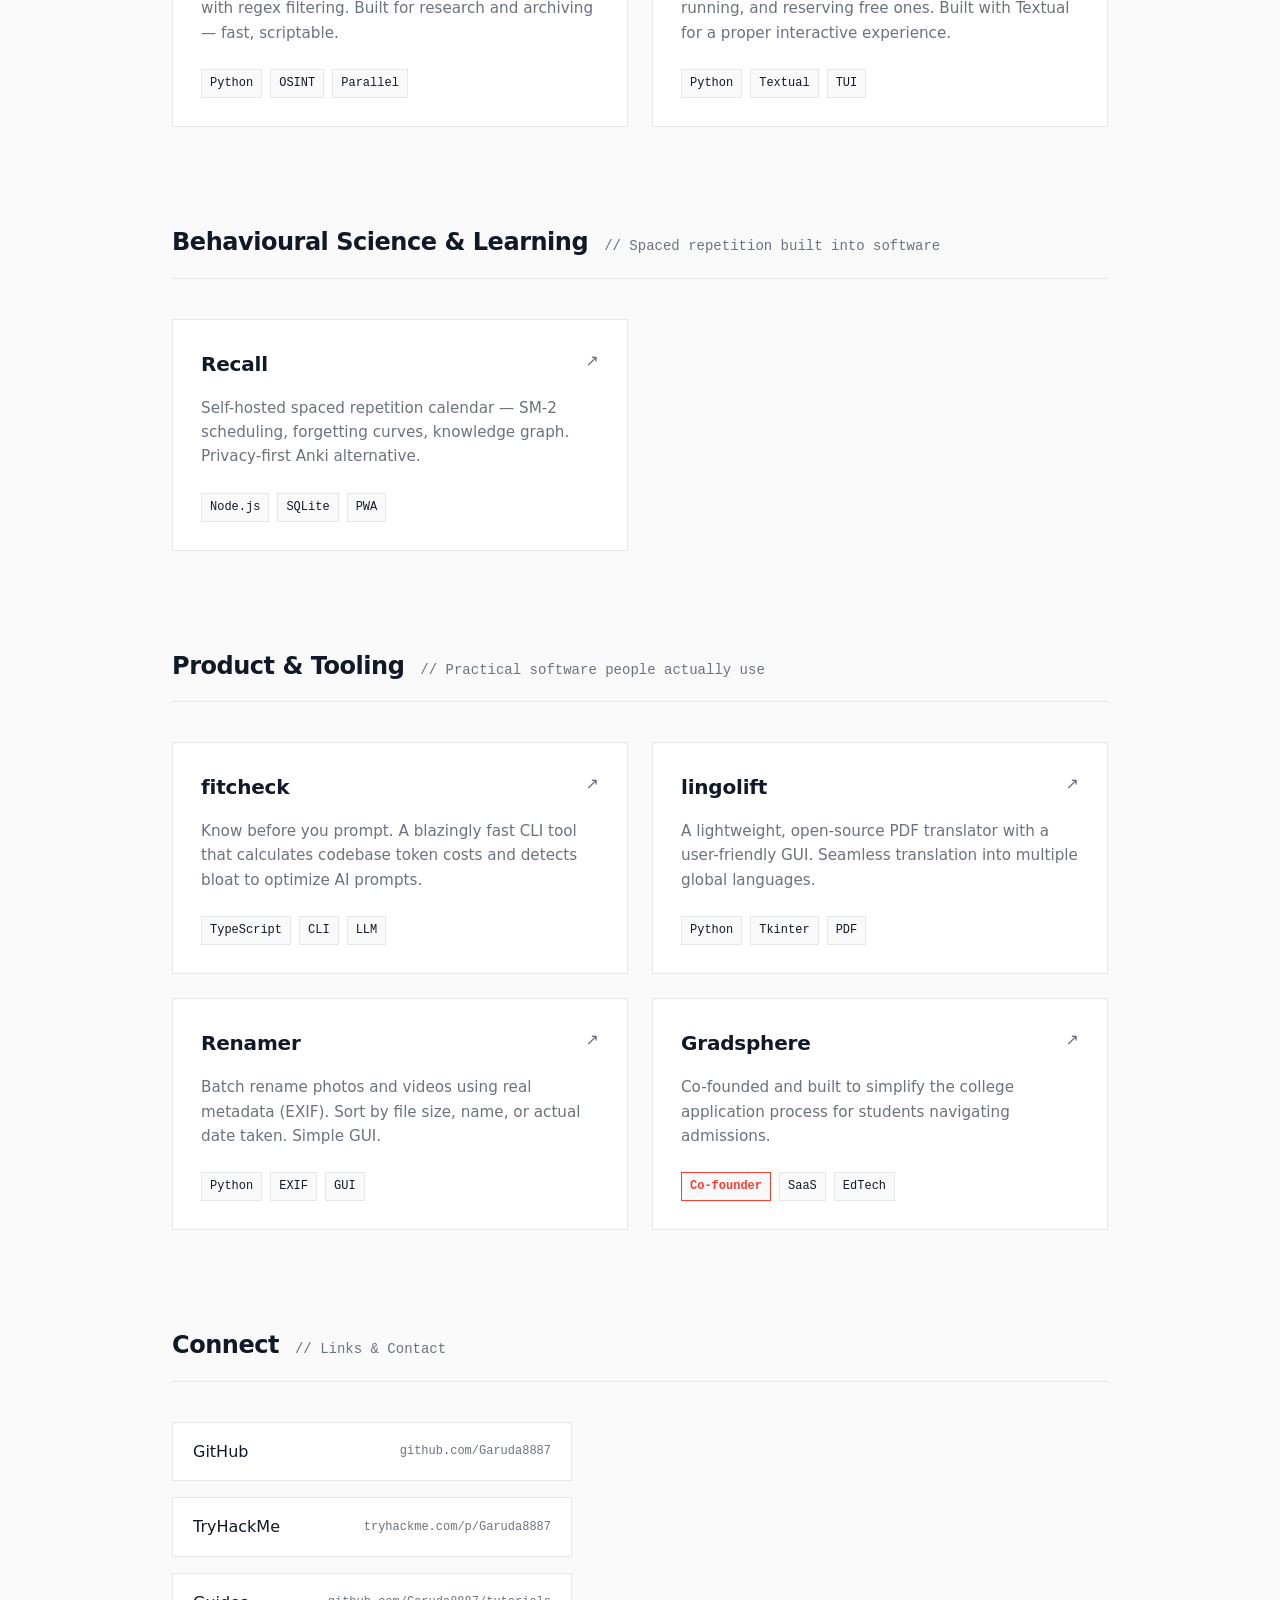
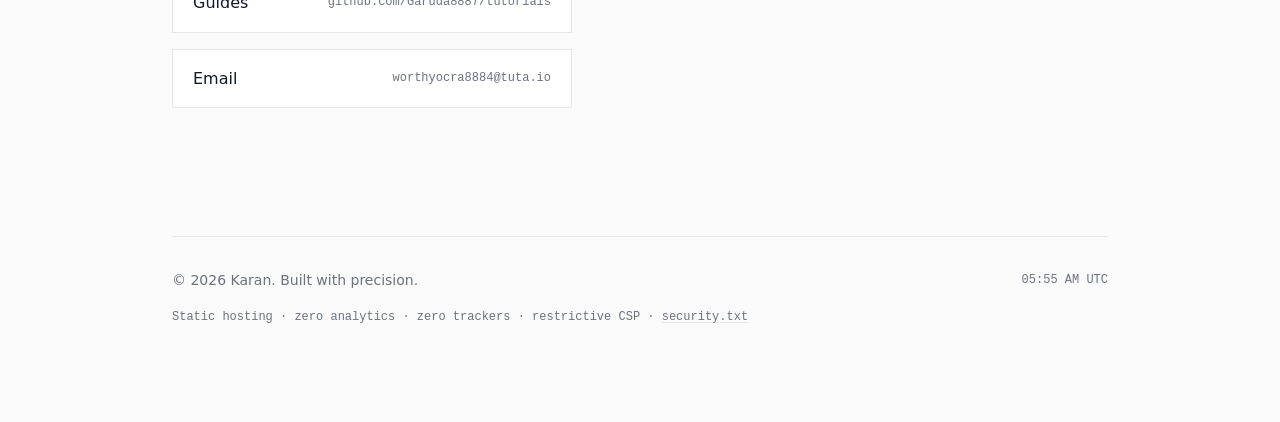
==== commit 9c61b814: "Add Recall and Gradsphere to Featured Builds - Recall gets the full case-study treatment (SM-2 flow," ====
--- a/index.html
+++ b/index.html
@@ -311,6 +311,12 @@
             border-color: #d1d5db;
         }
 
+        .tag-founder {
+            color: var(--accent);
+            border-color: var(--accent);
+            font-weight: 600;
+        }
+
         /* Contact */
         .contact-links {
             display: flex;
@@ -416,6 +422,12 @@
             font-weight: 600;
             font-size: 1.25rem;
             letter-spacing: -0.01em;
+        }
+
+        .case-study-role {
+            font-weight: 500;
+            font-size: 1rem;
+            color: var(--accent);
         }
 
         .case-study-link {
@@ -668,6 +680,29 @@
                 </ol>
                 <p class="case-study-note">The constraint that shaped everything: a local LLM's context window is small, but a real engagement's attack surface isn't — the map-reduce step exists because the network doesn't get smaller to fit the model.</p>
             </div>
+
+            <div class="case-study reveal delay-3">
+                <div class="case-study-head">
+                    <span class="case-study-title">Recall</span>
+                    <a href="https://github.com/Garuda8887/recall" target="_blank" rel="noopener noreferrer" class="case-study-link">View repo ↗</a>
+                </div>
+                <p class="case-study-desc">Anki's spaced-repetition algorithm, wrapped in a calendar you actually want to open — because a scheduler only works if you show up to it.</p>
+                <ol class="case-study-steps">
+                    <li>Log a study session — topic, subject, and a confidence rating from Blank to Perfect</li>
+                    <li>SM-2 reschedules the next review from that rating and a per-topic ease-factor, not a fixed interval</li>
+                    <li>The session lands on a month-view calendar, feeds a per-topic forgetting-curve chart, and links into a knowledge graph of related sessions</li>
+                    <li>Missed reviews stay visibly overdue instead of vanishing; recurring topics auto-generate catch-up instances so nothing quietly falls off the schedule</li>
+                </ol>
+                <p class="case-study-note">Anki already has the SM-2 math — that part's a solved problem. The actual work was building a schedule someone wants to open, since a spaced-repetition system is only as good as whether you show up to it.</p>
+            </div>
+
+            <div class="case-study reveal delay-1">
+                <div class="case-study-head">
+                    <span class="case-study-title">Gradsphere <span class="case-study-role">— Co-founder</span></span>
+                    <a href="https://gradsphere-smoky.vercel.app/" target="_blank" rel="noopener noreferrer" class="case-study-link">Visit site ↗</a>
+                </div>
+                <p class="case-study-desc">A SaaS platform I co-founded and helped build to simplify the college application process for students navigating admissions.</p>
+            </div>
         </section>
 
         <section class="reveal" id="security">
@@ -830,8 +865,9 @@
                         <span class="project-title">Gradsphere</span>
                         <span class="project-arrow">↗</span>
                     </div>
-                    <p class="project-desc">A SaaS platform that simplifies the college application process for students navigating admissions.</p>
+                    <p class="project-desc">Co-founded and built to simplify the college application process for students navigating admissions.</p>
                     <div class="tags">
+                        <span class="tag tag-founder">Co-founder</span>
                         <span class="tag">SaaS</span>
                         <span class="tag">EdTech</span>
                     </div>
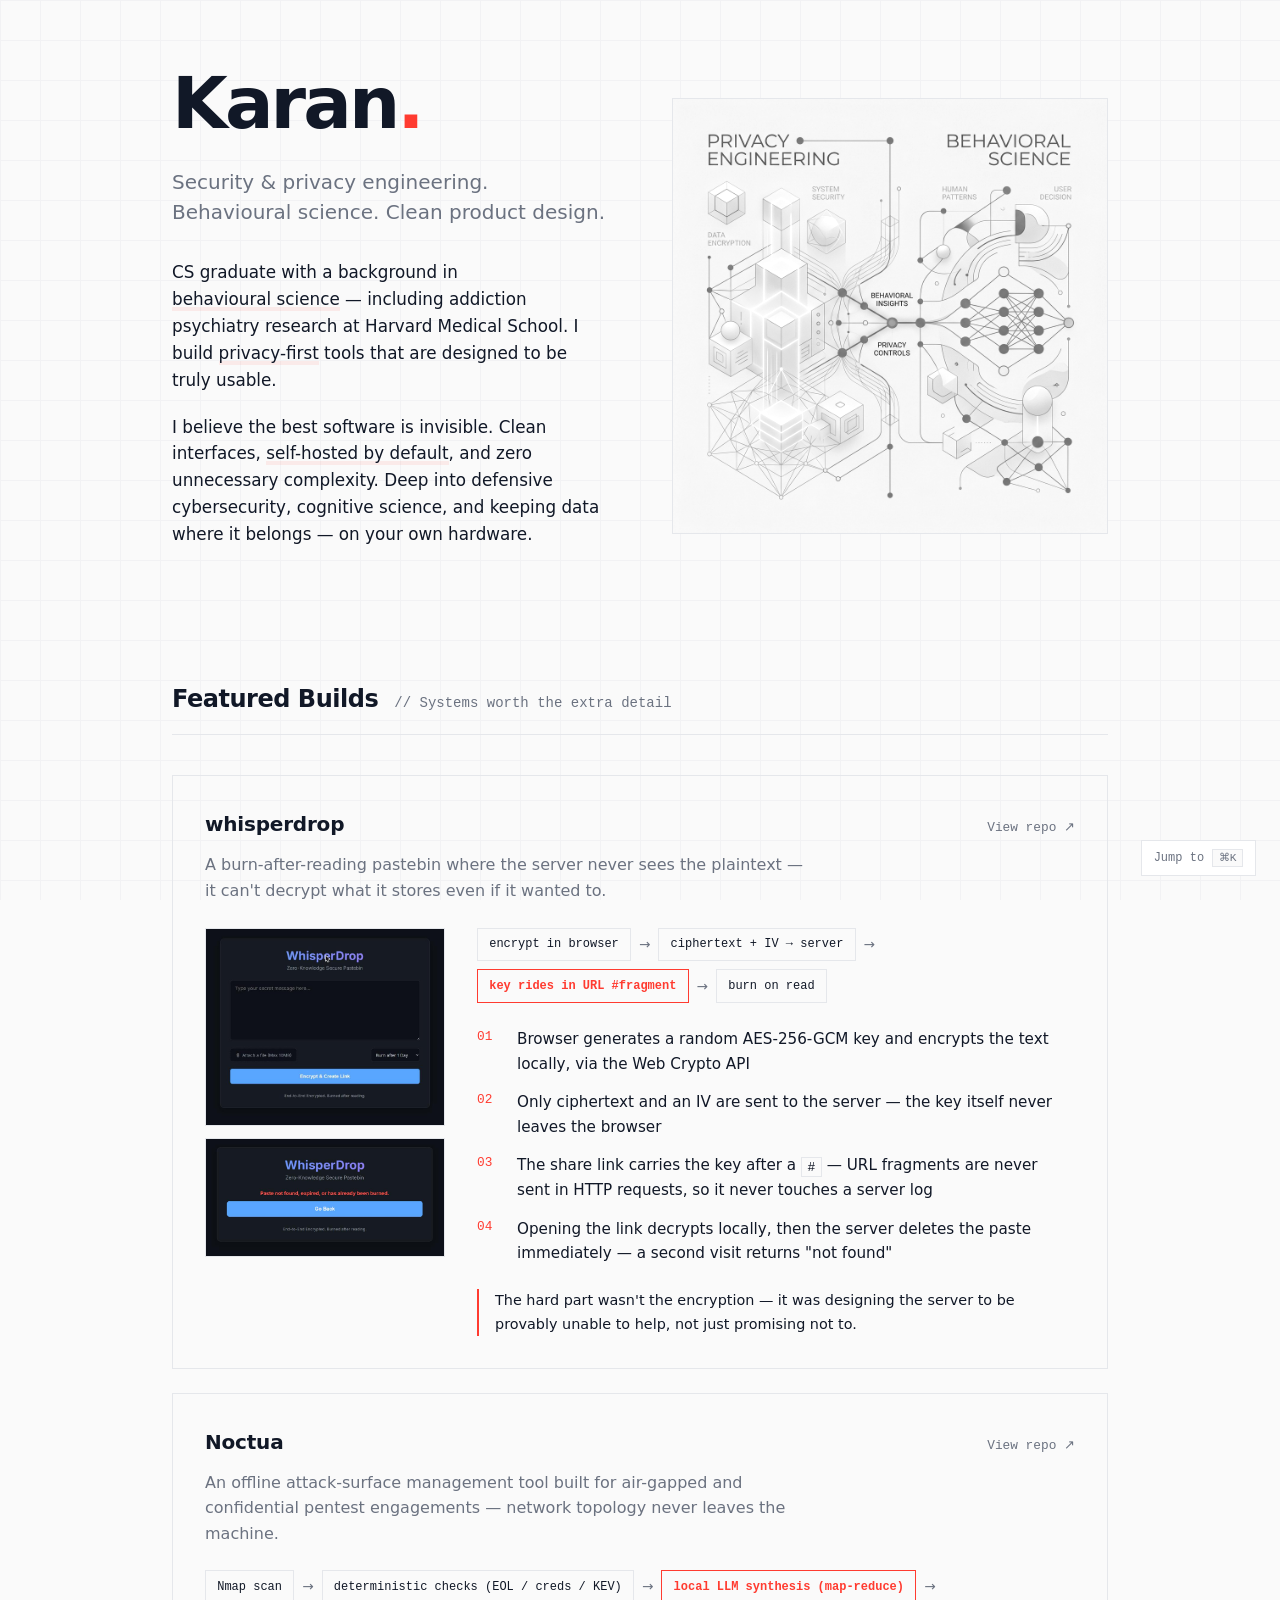
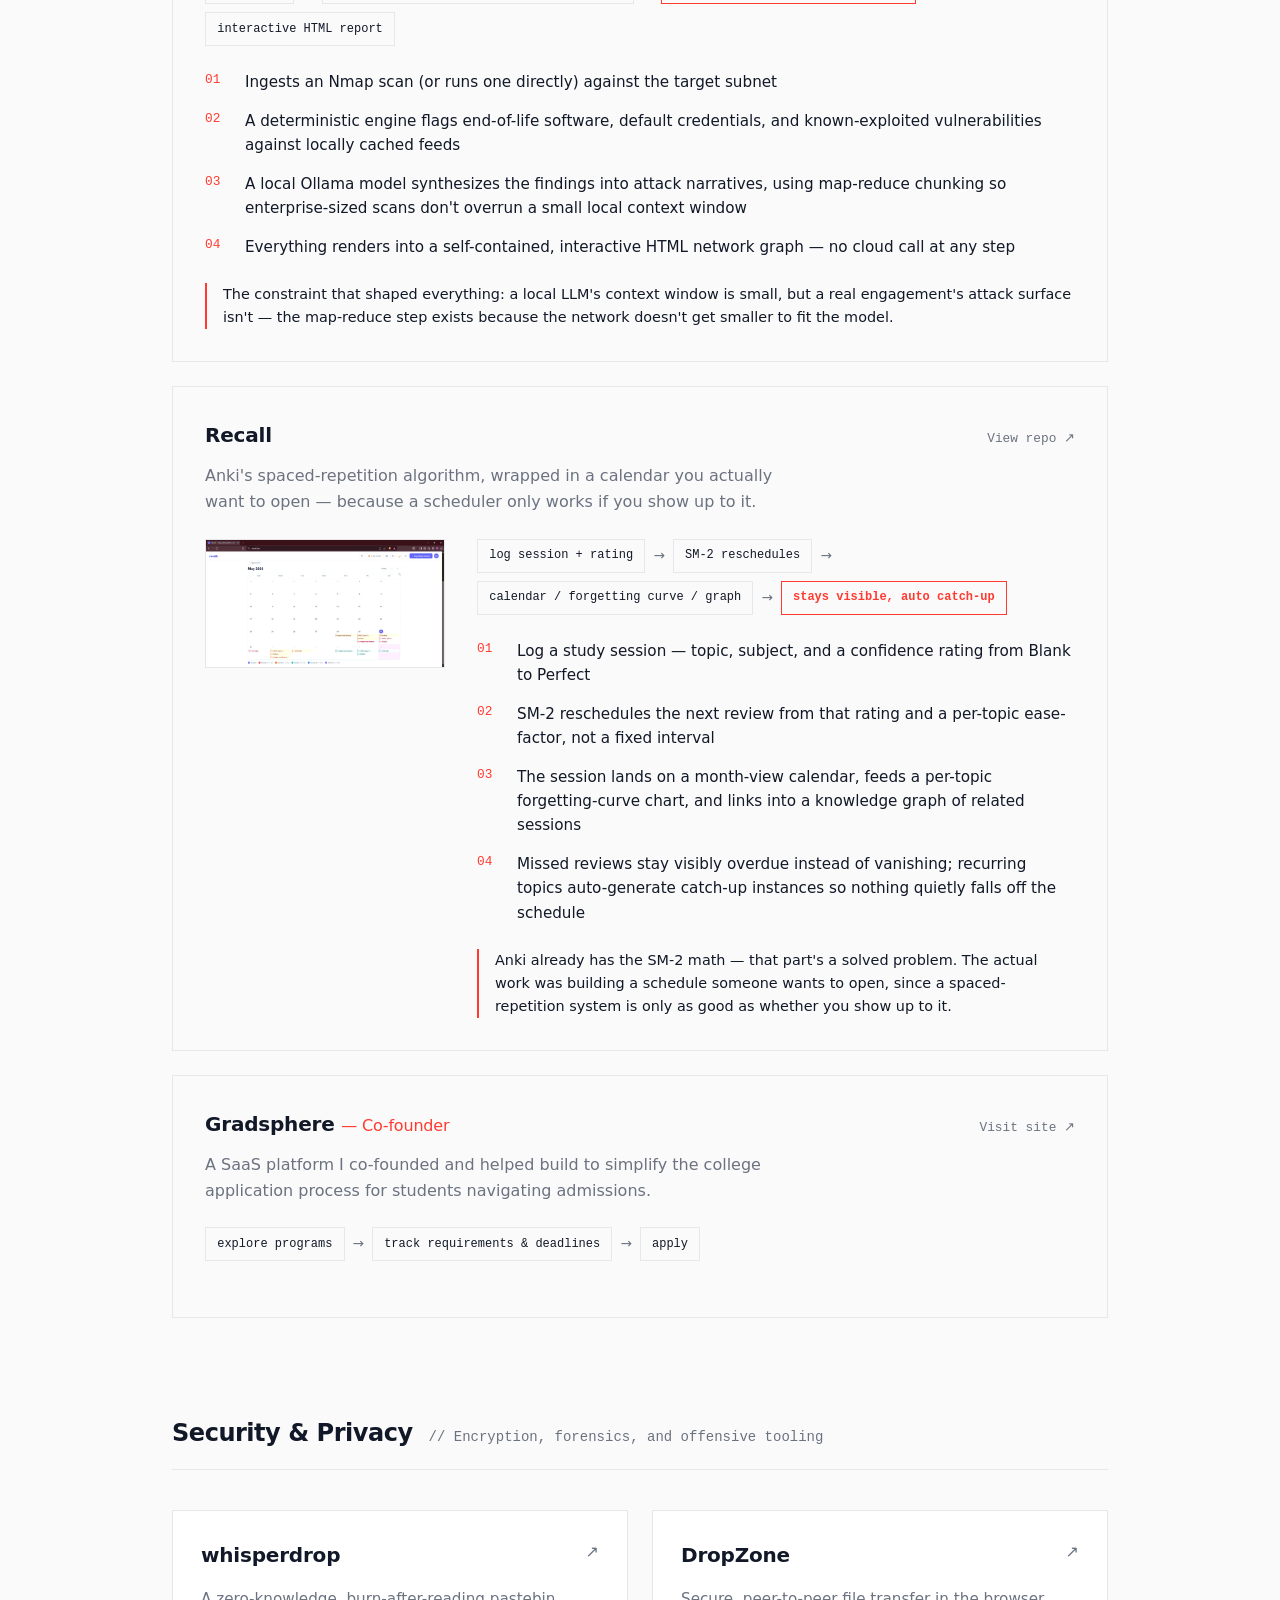
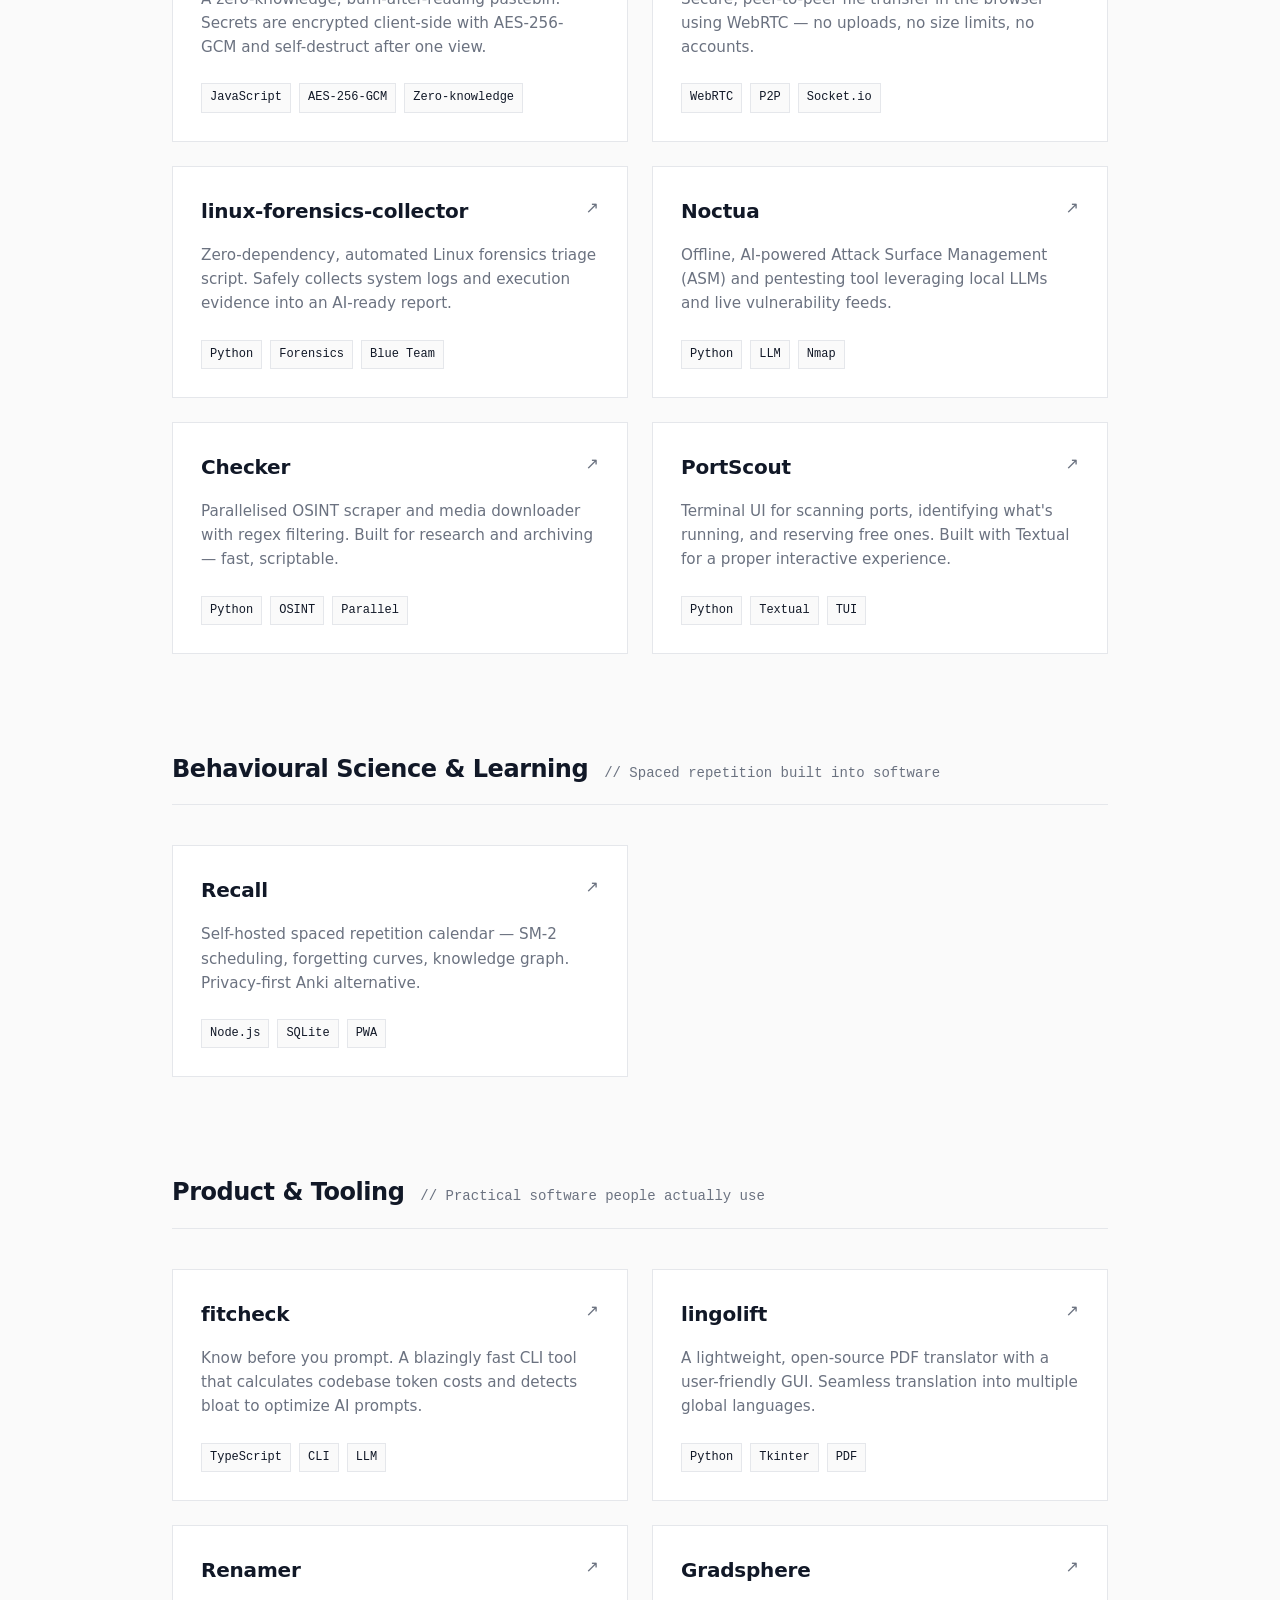
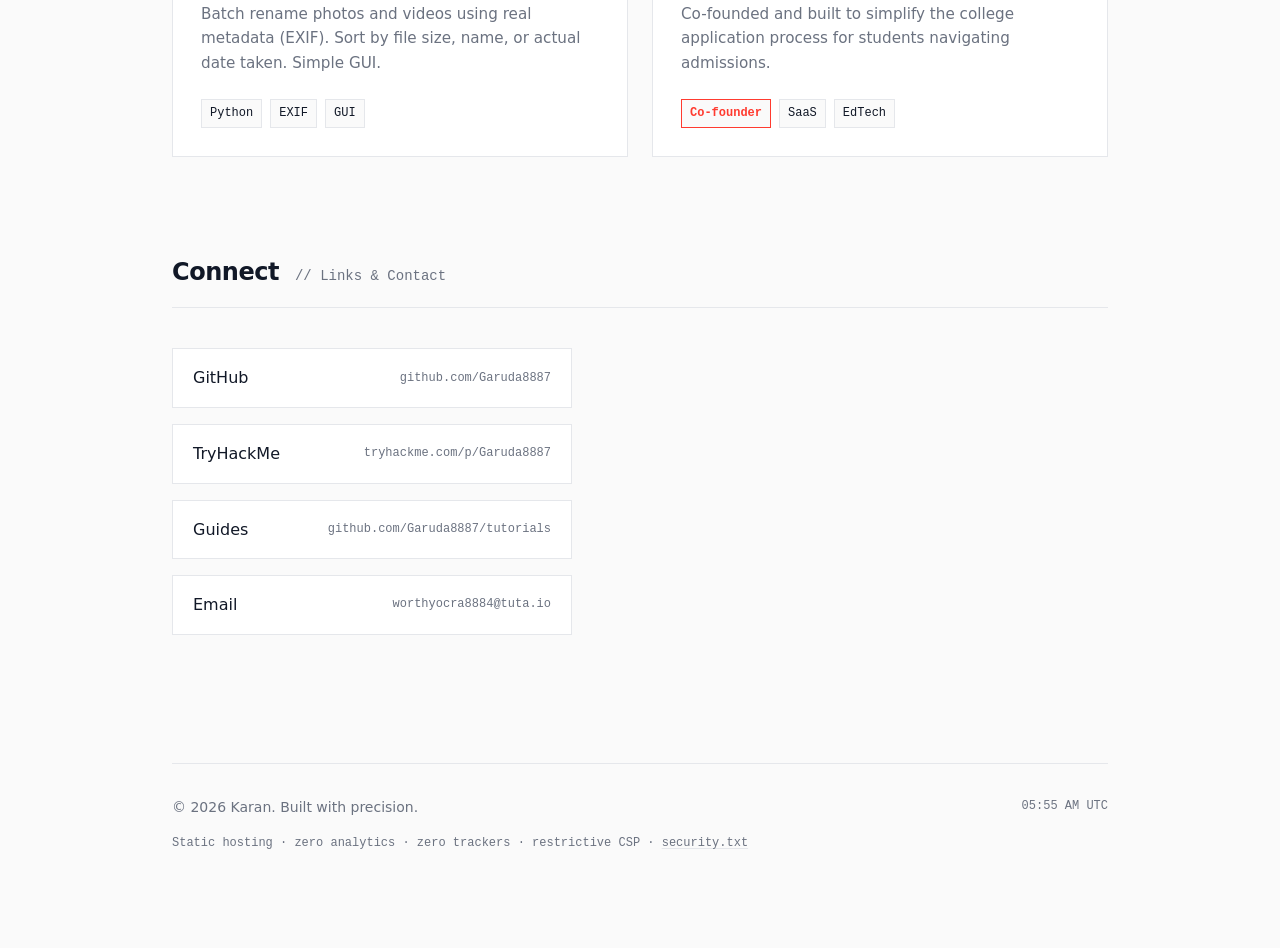
==== commit c57ecc24: "Add real screenshots and flow diagrams to Featured Builds - whisperdrop and Recall get real, autocro" ====
--- a/index.html
+++ b/index.html
@@ -490,6 +490,64 @@
             padding-left: 1rem;
         }
 
+        .case-study-media {
+            display: grid;
+            grid-template-columns: minmax(180px, 240px) 1fr;
+            gap: 2rem;
+            align-items: start;
+        }
+
+        .case-study-shots {
+            display: flex;
+            flex-direction: column;
+            gap: 0.75rem;
+        }
+
+        .case-study-shot {
+            border: 1px solid var(--border);
+            overflow: hidden;
+            background: var(--bg);
+        }
+
+        .case-study-shot img {
+            display: block;
+            width: 100%;
+            height: auto;
+        }
+
+        .case-study-body {
+            min-width: 0;
+        }
+
+        /* Flow chips — compact visual summary above the detailed steps */
+        .flow {
+            display: flex;
+            flex-wrap: wrap;
+            align-items: center;
+            gap: 0.5rem;
+            margin-bottom: 1.5rem;
+        }
+
+        .flow-step {
+            font-family: var(--font-mono);
+            font-size: 0.75rem;
+            border: 1px solid var(--border);
+            padding: 0.4rem 0.7rem;
+            background: var(--bg);
+            white-space: nowrap;
+        }
+
+        .flow-step.flow-key {
+            border-color: var(--accent);
+            color: var(--accent);
+            font-weight: 600;
+        }
+
+        .flow-arrow {
+            color: var(--muted);
+            font-size: 0.85rem;
+        }
+
         /* Command palette (Cmd+K) */
         .cmdk {
             width: min(560px, 90vw);
@@ -623,6 +681,8 @@
             .section-header { flex-direction: column; gap: 0.25rem; }
             .case-study { padding: 1.5rem; }
             .case-study-head { flex-direction: column; gap: 0.35rem; }
+            .case-study-media { grid-template-columns: 1fr; }
+            .case-study-shots { flex-direction: row; }
             .footer-main { flex-direction: column; align-items: flex-start; gap: 0.5rem; }
             .cmdk-hint span { display: none; }
         }
@@ -648,7 +708,7 @@
         <section class="reveal" id="featured">
             <div class="section-header">
                 <h2 class="decrypt">Featured Builds</h2>
-                <span class="section-sub">// Two systems worth the extra detail</span>
+                <span class="section-sub">// Systems worth the extra detail</span>
             </div>
 
             <div class="case-study reveal delay-1">
@@ -657,13 +717,34 @@
                     <a href="https://github.com/Garuda8887/whisperdrop" target="_blank" rel="noopener noreferrer" class="case-study-link">View repo ↗</a>
                 </div>
                 <p class="case-study-desc">A burn-after-reading pastebin where the server never sees the plaintext — it can't decrypt what it stores even if it wanted to.</p>
-                <ol class="case-study-steps">
-                    <li>Browser generates a random AES-256-GCM key and encrypts the text locally, via the Web Crypto API</li>
-                    <li>Only ciphertext and an IV are sent to the server — the key itself never leaves the browser</li>
-                    <li>The share link carries the key after a <code>#</code> — URL fragments are never sent in HTTP requests, so it never touches a server log</li>
-                    <li>Opening the link decrypts locally, then the server deletes the paste immediately — a second visit returns "not found"</li>
-                </ol>
-                <p class="case-study-note">The hard part wasn't the encryption — it was designing the server to be provably unable to help, not just promising not to.</p>
+                <div class="case-study-media">
+                    <div class="case-study-shots">
+                        <div class="case-study-shot">
+                            <img src="assets/screenshots/whisperdrop-create.png" alt="WhisperDrop's compose screen — paste a secret, encrypt, and get a link" loading="lazy">
+                        </div>
+                        <div class="case-study-shot">
+                            <img src="assets/screenshots/whisperdrop-burned.png" alt="Opening the same link a second time — the paste is already burned" loading="lazy">
+                        </div>
+                    </div>
+                    <div class="case-study-body">
+                        <div class="flow">
+                            <span class="flow-step">encrypt in browser</span>
+                            <span class="flow-arrow">→</span>
+                            <span class="flow-step">ciphertext + IV → server</span>
+                            <span class="flow-arrow">→</span>
+                            <span class="flow-step flow-key">key rides in URL #fragment</span>
+                            <span class="flow-arrow">→</span>
+                            <span class="flow-step">burn on read</span>
+                        </div>
+                        <ol class="case-study-steps">
+                            <li>Browser generates a random AES-256-GCM key and encrypts the text locally, via the Web Crypto API</li>
+                            <li>Only ciphertext and an IV are sent to the server — the key itself never leaves the browser</li>
+                            <li>The share link carries the key after a <code>#</code> — URL fragments are never sent in HTTP requests, so it never touches a server log</li>
+                            <li>Opening the link decrypts locally, then the server deletes the paste immediately — a second visit returns "not found"</li>
+                        </ol>
+                        <p class="case-study-note">The hard part wasn't the encryption — it was designing the server to be provably unable to help, not just promising not to.</p>
+                    </div>
+                </div>
             </div>
 
             <div class="case-study reveal delay-2">
@@ -672,6 +753,15 @@
                     <a href="https://github.com/Garuda8887/Noctua" target="_blank" rel="noopener noreferrer" class="case-study-link">View repo ↗</a>
                 </div>
                 <p class="case-study-desc">An offline attack-surface management tool built for air-gapped and confidential pentest engagements — network topology never leaves the machine.</p>
+                <div class="flow">
+                    <span class="flow-step">Nmap scan</span>
+                    <span class="flow-arrow">→</span>
+                    <span class="flow-step">deterministic checks (EOL / creds / KEV)</span>
+                    <span class="flow-arrow">→</span>
+                    <span class="flow-step flow-key">local LLM synthesis (map-reduce)</span>
+                    <span class="flow-arrow">→</span>
+                    <span class="flow-step">interactive HTML report</span>
+                </div>
                 <ol class="case-study-steps">
                     <li>Ingests an Nmap scan (or runs one directly) against the target subnet</li>
                     <li>A deterministic engine flags end-of-life software, default credentials, and known-exploited vulnerabilities against locally cached feeds</li>
@@ -687,13 +777,31 @@
                     <a href="https://github.com/Garuda8887/recall" target="_blank" rel="noopener noreferrer" class="case-study-link">View repo ↗</a>
                 </div>
                 <p class="case-study-desc">Anki's spaced-repetition algorithm, wrapped in a calendar you actually want to open — because a scheduler only works if you show up to it.</p>
-                <ol class="case-study-steps">
-                    <li>Log a study session — topic, subject, and a confidence rating from Blank to Perfect</li>
-                    <li>SM-2 reschedules the next review from that rating and a per-topic ease-factor, not a fixed interval</li>
-                    <li>The session lands on a month-view calendar, feeds a per-topic forgetting-curve chart, and links into a knowledge graph of related sessions</li>
-                    <li>Missed reviews stay visibly overdue instead of vanishing; recurring topics auto-generate catch-up instances so nothing quietly falls off the schedule</li>
-                </ol>
-                <p class="case-study-note">Anki already has the SM-2 math — that part's a solved problem. The actual work was building a schedule someone wants to open, since a spaced-repetition system is only as good as whether you show up to it.</p>
+                <div class="case-study-media">
+                    <div class="case-study-shots">
+                        <div class="case-study-shot">
+                            <img src="assets/screenshots/recall-calendar.png" alt="Recall's month-view calendar with color-coded review chips and a study streak" loading="lazy">
+                        </div>
+                    </div>
+                    <div class="case-study-body">
+                        <div class="flow">
+                            <span class="flow-step">log session + rating</span>
+                            <span class="flow-arrow">→</span>
+                            <span class="flow-step">SM-2 reschedules</span>
+                            <span class="flow-arrow">→</span>
+                            <span class="flow-step">calendar / forgetting curve / graph</span>
+                            <span class="flow-arrow">→</span>
+                            <span class="flow-step flow-key">stays visible, auto catch-up</span>
+                        </div>
+                        <ol class="case-study-steps">
+                            <li>Log a study session — topic, subject, and a confidence rating from Blank to Perfect</li>
+                            <li>SM-2 reschedules the next review from that rating and a per-topic ease-factor, not a fixed interval</li>
+                            <li>The session lands on a month-view calendar, feeds a per-topic forgetting-curve chart, and links into a knowledge graph of related sessions</li>
+                            <li>Missed reviews stay visibly overdue instead of vanishing; recurring topics auto-generate catch-up instances so nothing quietly falls off the schedule</li>
+                        </ol>
+                        <p class="case-study-note">Anki already has the SM-2 math — that part's a solved problem. The actual work was building a schedule someone wants to open, since a spaced-repetition system is only as good as whether you show up to it.</p>
+                    </div>
+                </div>
             </div>
 
             <div class="case-study reveal delay-1">
@@ -702,6 +810,13 @@
                     <a href="https://gradsphere-smoky.vercel.app/" target="_blank" rel="noopener noreferrer" class="case-study-link">Visit site ↗</a>
                 </div>
                 <p class="case-study-desc">A SaaS platform I co-founded and helped build to simplify the college application process for students navigating admissions.</p>
+                <div class="flow">
+                    <span class="flow-step">explore programs</span>
+                    <span class="flow-arrow">→</span>
+                    <span class="flow-step">track requirements & deadlines</span>
+                    <span class="flow-arrow">→</span>
+                    <span class="flow-step">apply</span>
+                </div>
             </div>
         </section>
 
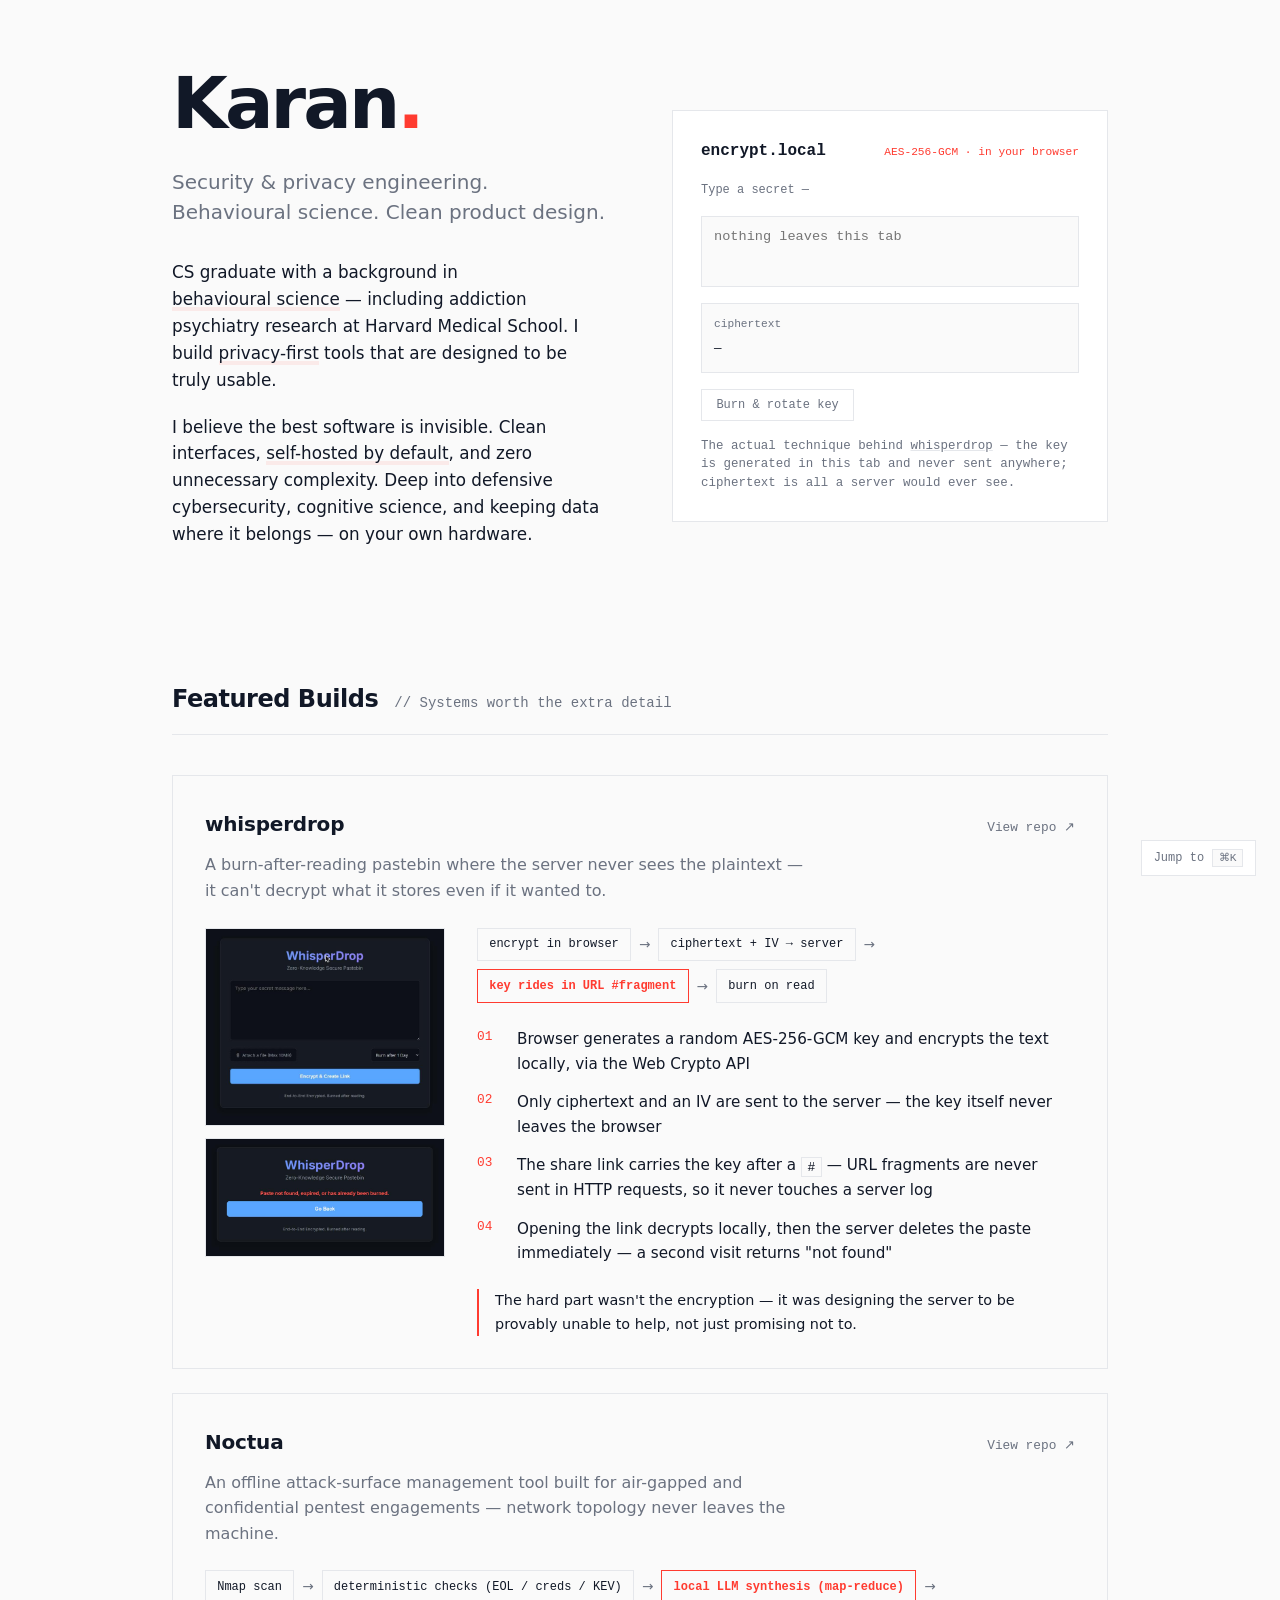
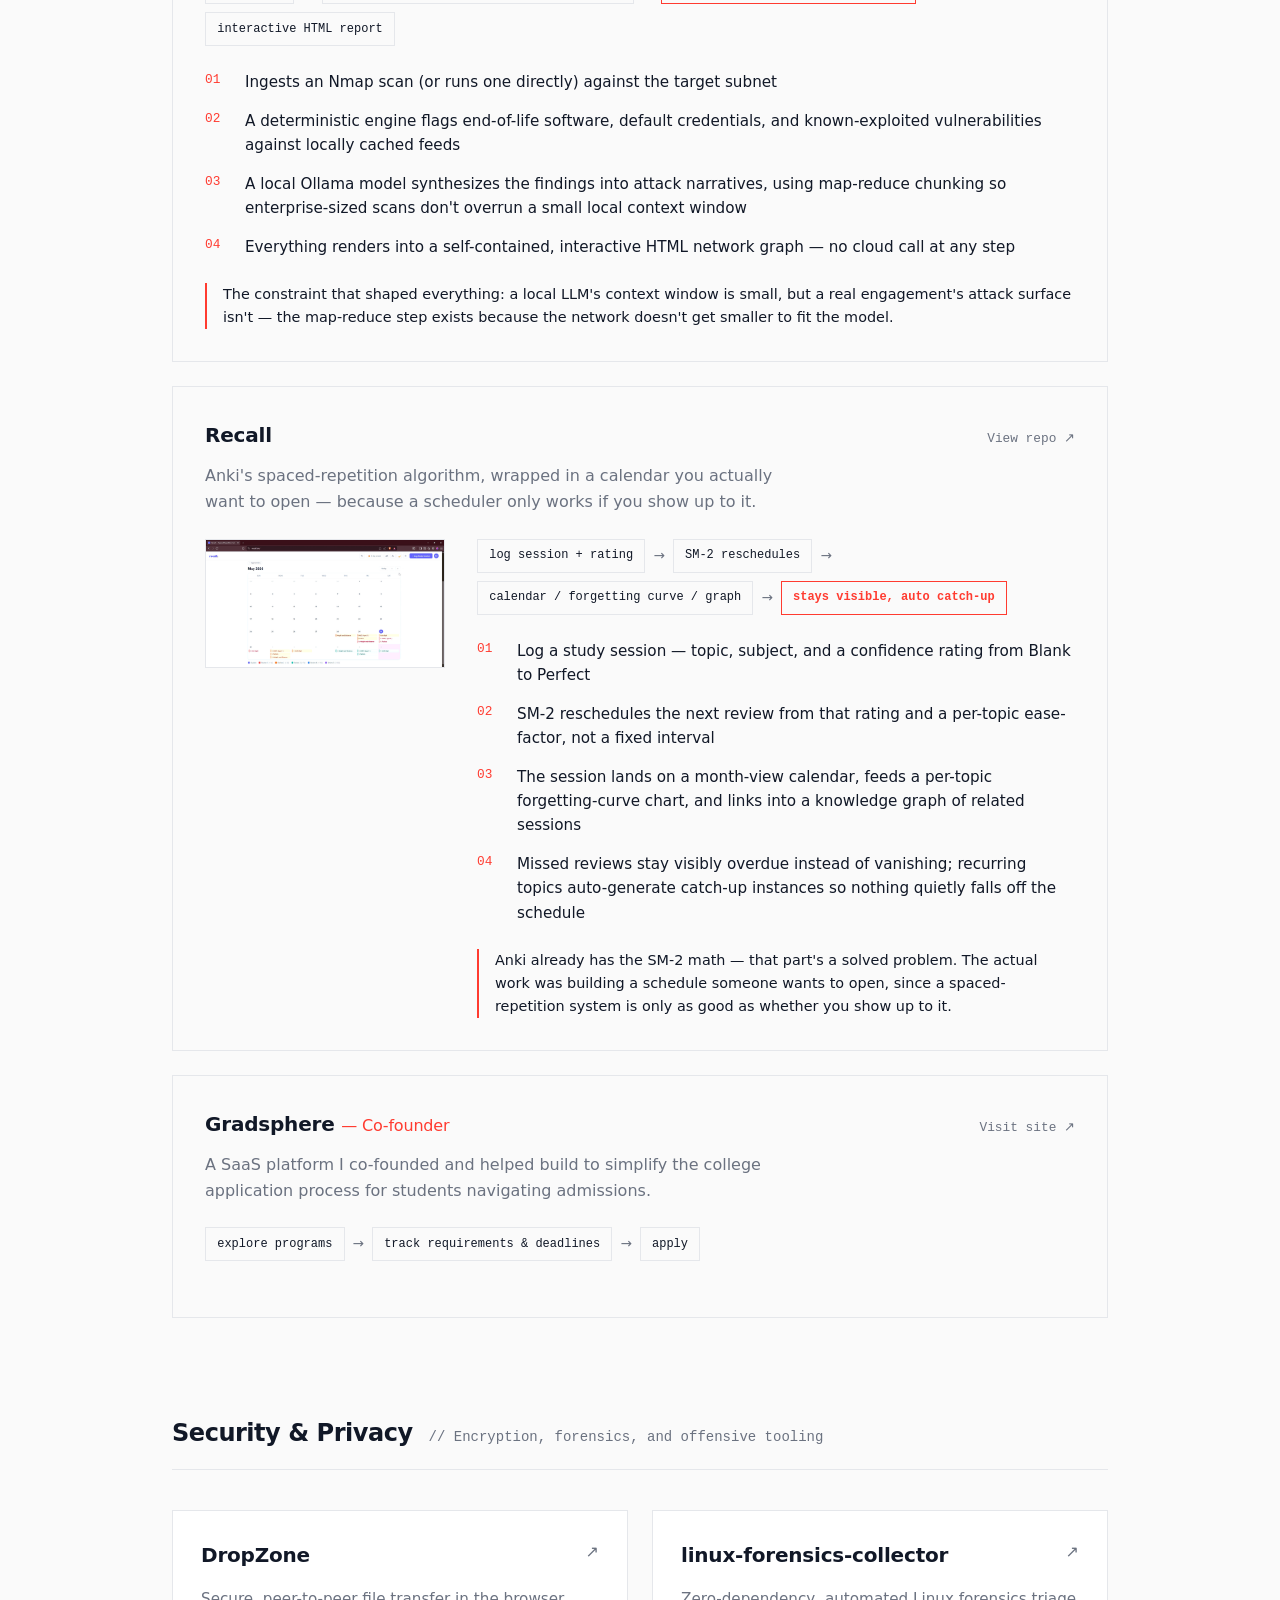
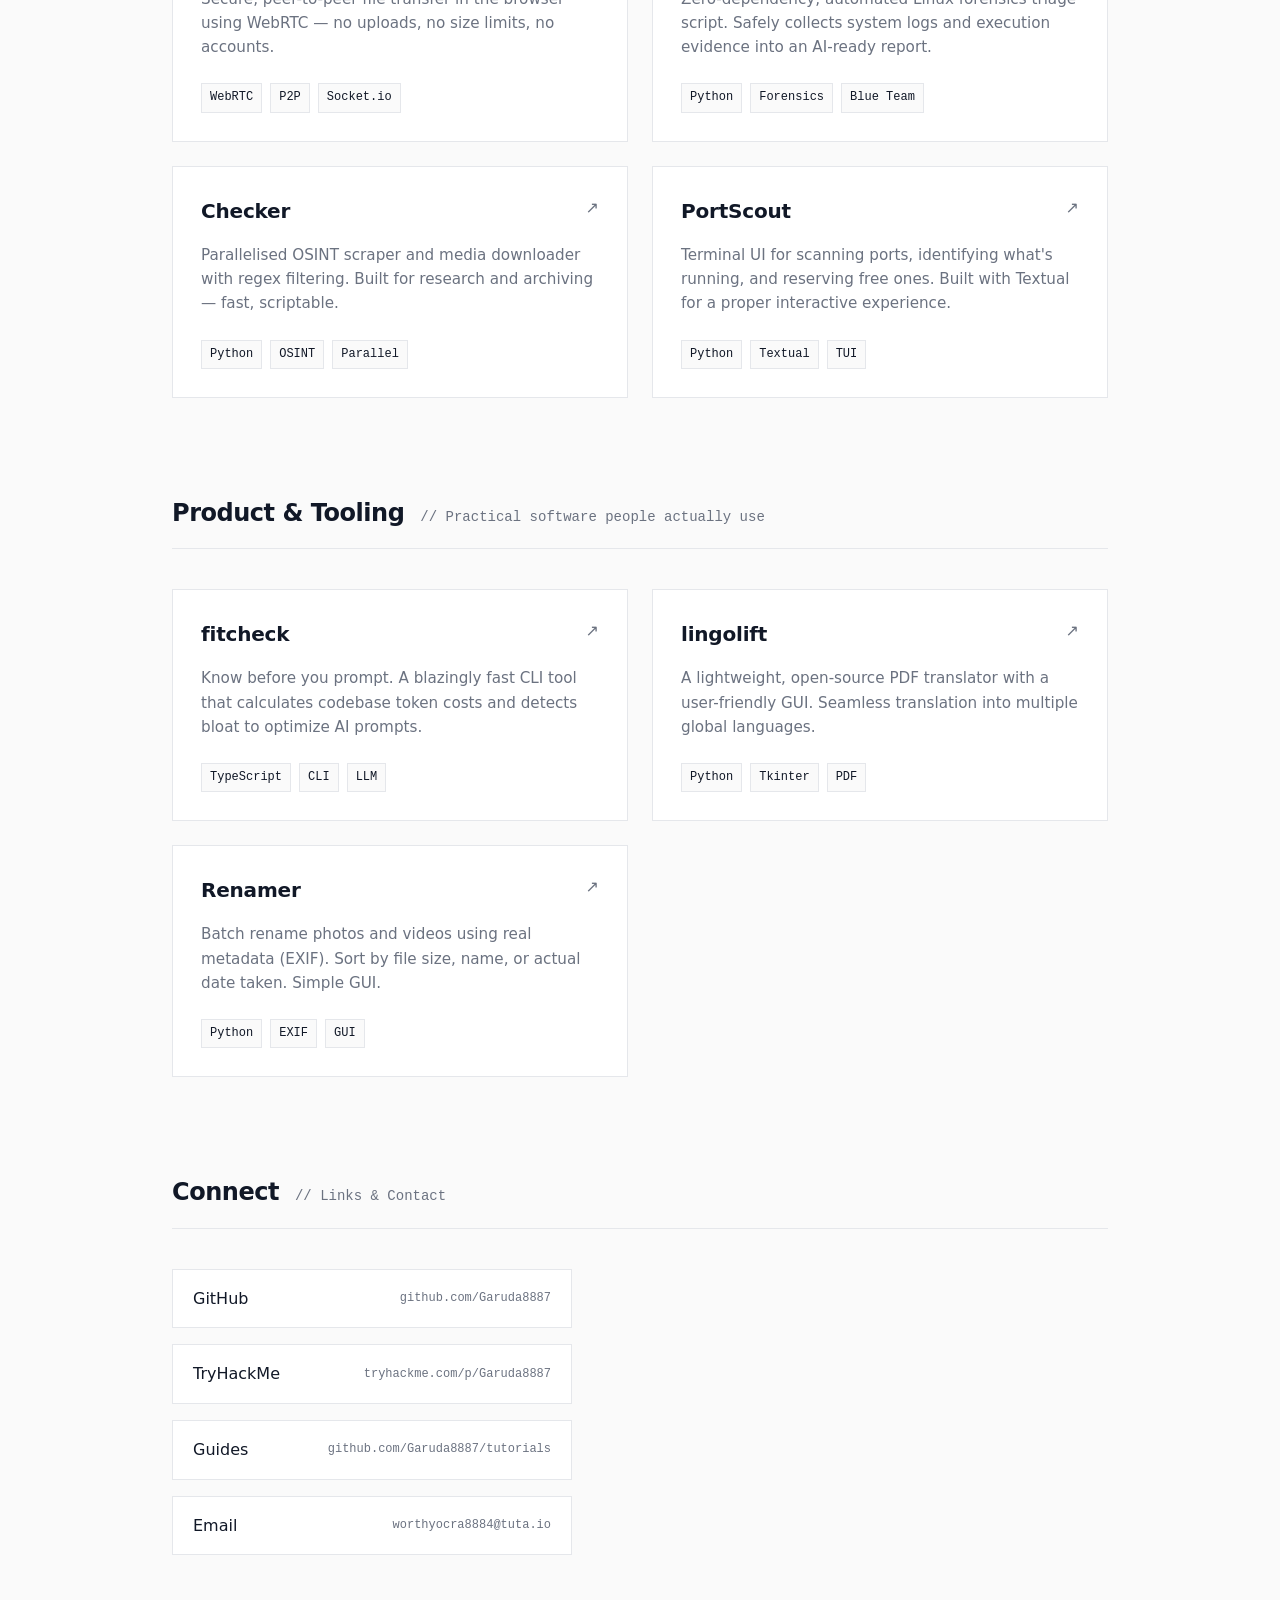
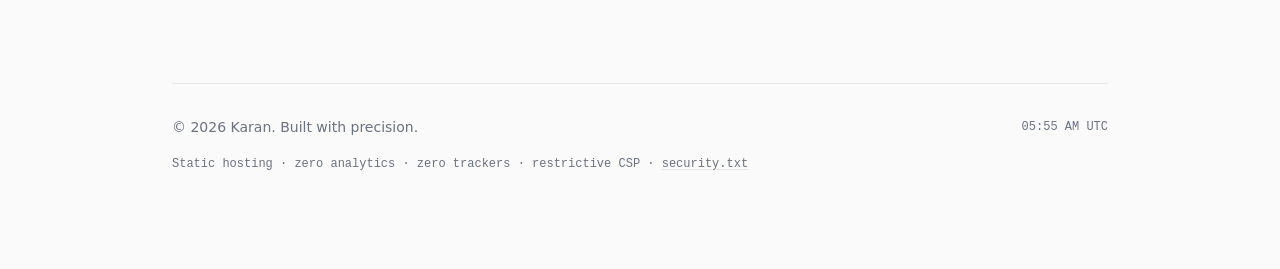
==== commit 7a022ad7: "Replace stock hero image with live AES-256-GCM demo, dedupe project cards Hero now runs a real clien" ====
--- a/index.html
+++ b/index.html
@@ -17,7 +17,7 @@
     <meta name="twitter:image" content="https://garuda8887.github.io/assets/og-image.png">
     <link rel="preconnect" href="https://fonts.googleapis.com">
     <link rel="preconnect" href="https://fonts.gstatic.com" crossorigin>
-    <link href="https://fonts.googleapis.com/css2?family=Inter:wght@300;400;500;600;700&family=JetBrains+Mono:wght@400;500&display=swap" rel="stylesheet">
+    <link href="https://fonts.googleapis.com/css2?family=Inter:wght@300;400;500;600;700&family=Space+Grotesk:wght@500;600;700&family=JetBrains+Mono:wght@400;500&display=swap" rel="stylesheet">
     <style>
         :root {
             --bg: #FAFAFA;
@@ -30,6 +30,7 @@
             --accent-soft: rgba(255, 59, 48, 0.08);
             
             --font-sans: 'Inter', system-ui, sans-serif;
+            --font-display: 'Space Grotesk', 'Inter', system-ui, sans-serif;
             --font-mono: 'JetBrains Mono', monospace;
         }
 
@@ -53,23 +54,6 @@
             color: var(--bg);
         }
 
-        /* Subtle grid background for the edge */
-        body::before {
-            content: '';
-            position: fixed;
-            top: 0;
-            left: 0;
-            width: 100vw;
-            height: 100vh;
-            background-image: 
-                linear-gradient(to right, var(--border) 1px, transparent 1px),
-                linear-gradient(to bottom, var(--border) 1px, transparent 1px);
-            background-size: 40px 40px;
-            opacity: 0.4;
-            z-index: -1;
-            pointer-events: none;
-        }
-
         a {
             color: inherit;
             text-decoration: none;
@@ -95,43 +79,112 @@
             align-items: center;
         }
         
-        .hero-image-container {
-            position: relative;
+        /* Hero demo — a real AES-256-GCM encrypt in the browser, not a stock graphic */
+        .hero-demo {
+            border: 1px solid var(--border);
+            background: var(--surface);
+            padding: 1.75rem;
+            display: flex;
+            flex-direction: column;
+            gap: 1rem;
+            font-family: var(--font-mono);
+        }
+
+        .hero-demo-head {
+            display: flex;
+            justify-content: space-between;
+            align-items: baseline;
+            gap: 0.75rem;
+            flex-wrap: wrap;
+        }
+
+        .hero-demo-title {
+            font-weight: 600;
+            color: var(--ink);
+        }
+
+        .hero-demo-badge {
+            font-size: 0.7rem;
+            color: var(--accent);
+        }
+
+        .hero-demo-label {
+            font-size: 0.75rem;
+            color: var(--muted);
+        }
+
+        .hero-demo-input {
             width: 100%;
-            aspect-ratio: 1 / 1;
+            resize: none;
             border: 1px solid var(--border);
-            overflow: hidden;
-            background: var(--surface);
-        }
-        
-        .hero-image-container::after {
-            content: '';
-            position: absolute;
-            top: 0;
-            left: 0;
-            width: 100%;
-            height: 100%;
-            border: 3px solid transparent;
-            transition: border-color 0.4s ease;
-            pointer-events: none;
-            box-sizing: border-box;
-        }
-        
-        .hero-image-container:hover::after {
+            background: var(--bg);
+            color: var(--ink);
+            font-family: var(--font-mono);
+            font-size: 0.85rem;
+            padding: 0.75rem;
+            outline: none;
+        }
+
+        .hero-demo-input:focus-visible {
             border-color: var(--accent);
         }
 
-        .hero-image {
-            width: 100%;
-            height: 100%;
-            object-fit: cover;
-            filter: grayscale(100%) contrast(1.05);
-            transition: filter 0.6s cubic-bezier(0.16, 1, 0.3, 1), transform 0.6s cubic-bezier(0.16, 1, 0.3, 1);
-        }
-
-        .hero-image-container:hover .hero-image {
-            filter: grayscale(0%) contrast(1.1);
-            transform: scale(1.03);
+        .hero-demo-out {
+            border: 1px solid var(--border);
+            background: var(--bg);
+            padding: 0.75rem;
+            display: flex;
+            flex-direction: column;
+            gap: 0.35rem;
+        }
+
+        .hero-demo-out-label {
+            font-size: 0.7rem;
+            color: var(--muted);
+        }
+
+        .hero-demo-cipher {
+            font-size: 0.78rem;
+            word-break: break-all;
+            color: var(--ink);
+            transition: opacity 0.2s ease;
+        }
+
+        .hero-demo-cipher.burning {
+            opacity: 0.15;
+        }
+
+        .hero-demo-burn {
+            align-self: flex-start;
+            font-family: var(--font-mono);
+            font-size: 0.75rem;
+            color: var(--muted);
+            background: transparent;
+            border: 1px solid var(--border);
+            padding: 0.5rem 0.9rem;
+            cursor: pointer;
+            transition: all 0.2s ease;
+        }
+
+        .hero-demo-burn:hover {
+            border-color: var(--accent);
+            color: var(--accent);
+        }
+
+        .hero-demo-note {
+            font-size: 0.78rem;
+            color: var(--muted);
+            line-height: 1.5;
+        }
+
+        .hero-demo-note a {
+            text-decoration: underline;
+            text-decoration-color: var(--border);
+        }
+
+        .hero-demo-note a:hover {
+            color: var(--accent);
+            text-decoration-color: var(--accent);
         }
 
         .hero-content {
@@ -140,6 +193,7 @@
         }
 
         h1 {
+            font-family: var(--font-display);
             font-size: clamp(3rem, 6vw, 4.5rem);
             font-weight: 700;
             letter-spacing: -0.04em;
@@ -206,6 +260,7 @@
         }
 
         h2 {
+            font-family: var(--font-display);
             font-size: 1.5rem;
             font-weight: 600;
             letter-spacing: -0.02em;
@@ -266,6 +321,7 @@
         }
 
         .project-title {
+            font-family: var(--font-display);
             font-weight: 600;
             font-size: 1.25rem;
             letter-spacing: -0.01em;
@@ -309,12 +365,6 @@
         
         .project-card:hover .tag {
             border-color: #d1d5db;
-        }
-
-        .tag-founder {
-            color: var(--accent);
-            border-color: var(--accent);
-            font-weight: 600;
         }
 
         /* Contact */
@@ -419,6 +469,7 @@
         }
 
         .case-study-title {
+            font-family: var(--font-display);
             font-weight: 600;
             font-size: 1.25rem;
             letter-spacing: -0.01em;
@@ -675,7 +726,7 @@
         @media (max-width: 768px) {
             .container { padding: 3rem 1.5rem; }
             header { grid-template-columns: 1fr; gap: 2rem; margin-bottom: 5rem; }
-            .hero-image-container { aspect-ratio: 16 / 9; max-width: 100%; order: -1; }
+            .hero-demo { order: -1; }
             h1 { font-size: 2.5rem; }
             .project-grid { grid-template-columns: 1fr; }
             .section-header { flex-direction: column; gap: 0.25rem; }
@@ -700,8 +751,19 @@
                     <p>I believe the best software is invisible. Clean interfaces, <span class="highlight">self-hosted by default</span>, and zero unnecessary complexity. Deep into defensive cybersecurity, cognitive science, and keeping data where it belongs — on your own hardware.</p>
                 </div>
             </div>
-            <div class="hero-image-container">
-                <img src="assets/hero.jpg" alt="Abstract representation of security and engineering" class="hero-image">
+            <div class="hero-demo">
+                <div class="hero-demo-head">
+                    <span class="hero-demo-title">encrypt.local</span>
+                    <span class="hero-demo-badge">AES-256-GCM · in your browser</span>
+                </div>
+                <label for="demo-input" class="hero-demo-label">Type a secret —</label>
+                <textarea id="demo-input" class="hero-demo-input" placeholder="nothing leaves this tab" rows="3" spellcheck="false" autocomplete="off"></textarea>
+                <div class="hero-demo-out">
+                    <span class="hero-demo-out-label">ciphertext</span>
+                    <code id="demo-cipher" class="hero-demo-cipher">—</code>
+                </div>
+                <button type="button" id="demo-burn" class="hero-demo-burn">Burn &amp; rotate key</button>
+                <p class="hero-demo-note">The actual technique behind <a href="#featured">whisperdrop</a> — the key is generated in this tab and never sent anywhere; ciphertext is all a server would ever see.</p>
             </div>
         </header>
 
@@ -827,20 +889,7 @@
             </div>
             
             <div class="project-grid">
-                <a href="https://github.com/Garuda8887/whisperdrop" target="_blank" rel="noopener noreferrer" class="project-card reveal delay-1">
-                    <div class="project-top">
-                        <span class="project-title">whisperdrop</span>
-                        <span class="project-arrow">↗</span>
-                    </div>
-                    <p class="project-desc">A zero-knowledge, burn-after-reading pastebin. Secrets are encrypted client-side with AES-256-GCM and self-destruct after one view.</p>
-                    <div class="tags">
-                        <span class="tag">JavaScript</span>
-                        <span class="tag">AES-256-GCM</span>
-                        <span class="tag">Zero-knowledge</span>
-                    </div>
-                </a>
-
-                <a href="https://github.com/Garuda8887/DropZone" target="_blank" rel="noopener noreferrer" class="project-card reveal delay-2">
+                <a href="https://github.com/Garuda8887/DropZone" target="_blank" rel="noopener noreferrer" class="project-card reveal delay-1">
                     <div class="project-top">
                         <span class="project-title">DropZone</span>
                         <span class="project-arrow">↗</span>
@@ -853,7 +902,7 @@
                     </div>
                 </a>
 
-                <a href="https://github.com/Garuda8887/linux-forensics-collector" target="_blank" rel="noopener noreferrer" class="project-card reveal delay-3">
+                <a href="https://github.com/Garuda8887/linux-forensics-collector" target="_blank" rel="noopener noreferrer" class="project-card reveal delay-2">
                     <div class="project-top">
                         <span class="project-title">linux-forensics-collector</span>
                         <span class="project-arrow">↗</span>
@@ -866,20 +915,7 @@
                     </div>
                 </a>
 
-                <a href="https://github.com/Garuda8887/Noctua" target="_blank" rel="noopener noreferrer" class="project-card reveal delay-1">
-                    <div class="project-top">
-                        <span class="project-title">Noctua</span>
-                        <span class="project-arrow">↗</span>
-                    </div>
-                    <p class="project-desc">Offline, AI-powered Attack Surface Management (ASM) and pentesting tool leveraging local LLMs and live vulnerability feeds.</p>
-                    <div class="tags">
-                        <span class="tag">Python</span>
-                        <span class="tag">LLM</span>
-                        <span class="tag">Nmap</span>
-                    </div>
-                </a>
-
-                <a href="https://github.com/Garuda8887/Checker" target="_blank" rel="noopener noreferrer" class="project-card reveal delay-2">
+                <a href="https://github.com/Garuda8887/Checker" target="_blank" rel="noopener noreferrer" class="project-card reveal delay-3">
                     <div class="project-top">
                         <span class="project-title">Checker</span>
                         <span class="project-arrow">↗</span>
@@ -892,7 +928,7 @@
                     </div>
                 </a>
 
-                <a href="https://github.com/Garuda8887/PortScout" target="_blank" rel="noopener noreferrer" class="project-card reveal delay-3">
+                <a href="https://github.com/Garuda8887/PortScout" target="_blank" rel="noopener noreferrer" class="project-card reveal delay-1">
                     <div class="project-top">
                         <span class="project-title">PortScout</span>
                         <span class="project-arrow">↗</span>
@@ -902,28 +938,6 @@
                         <span class="tag">Python</span>
                         <span class="tag">Textual</span>
                         <span class="tag">TUI</span>
-                    </div>
-                </a>
-            </div>
-        </section>
-
-        <section class="reveal" id="behavioural">
-            <div class="section-header">
-                <h2 class="decrypt">Behavioural Science & Learning</h2>
-                <span class="section-sub">// Spaced repetition built into software</span>
-            </div>
-            
-            <div class="project-grid">
-                <a href="https://github.com/Garuda8887/recall" target="_blank" rel="noopener noreferrer" class="project-card reveal delay-1">
-                    <div class="project-top">
-                        <span class="project-title">Recall</span>
-                        <span class="project-arrow">↗</span>
-                    </div>
-                    <p class="project-desc">Self-hosted spaced repetition calendar — SM-2 scheduling, forgetting curves, knowledge graph. Privacy-first Anki alternative.</p>
-                    <div class="tags">
-                        <span class="tag">Node.js</span>
-                        <span class="tag">SQLite</span>
-                        <span class="tag">PWA</span>
                     </div>
                 </a>
             </div>
@@ -972,19 +986,6 @@
                         <span class="tag">Python</span>
                         <span class="tag">EXIF</span>
                         <span class="tag">GUI</span>
-                    </div>
-                </a>
-                
-                <a href="https://gradsphere-smoky.vercel.app/" target="_blank" rel="noopener noreferrer" class="project-card reveal delay-1">
-                    <div class="project-top">
-                        <span class="project-title">Gradsphere</span>
-                        <span class="project-arrow">↗</span>
-                    </div>
-                    <p class="project-desc">Co-founded and built to simplify the college application process for students navigating admissions.</p>
-                    <div class="tags">
-                        <span class="tag tag-founder">Co-founder</span>
-                        <span class="tag">SaaS</span>
-                        <span class="tag">EdTech</span>
                     </div>
                 </a>
             </div>
@@ -1047,6 +1048,49 @@
         }
         updateTime();
         setInterval(updateTime, 60000);
+
+        // Hero demo — real client-side AES-256-GCM via the Web Crypto API
+        (async function initHeroDemo() {
+            const input = document.getElementById('demo-input');
+            const out = document.getElementById('demo-cipher');
+            const burnBtn = document.getElementById('demo-burn');
+            if (!input || !out || !burnBtn || !window.crypto?.subtle) return;
+
+            function toHex(buf) {
+                return Array.from(new Uint8Array(buf)).map(b => b.toString(16).padStart(2, '0')).join('');
+            }
+            console.assert(toHex(new Uint8Array([0, 255, 16]).buffer) === '00ff10', 'hero demo hex encoding broken');
+
+            let key = null;
+            async function rotateKey() {
+                key = await crypto.subtle.generateKey({ name: 'AES-GCM', length: 256 }, false, ['encrypt']);
+            }
+
+            async function render() {
+                const text = input.value;
+                if (!text) { out.textContent = '—'; return; }
+                const iv = crypto.getRandomValues(new Uint8Array(12));
+                const data = new TextEncoder().encode(text);
+                const ciphertext = await crypto.subtle.encrypt({ name: 'AES-GCM', iv }, key, data);
+                out.textContent = `${toHex(iv)}:${toHex(ciphertext)}`;
+            }
+
+            let debounceId;
+            input.addEventListener('input', () => {
+                clearTimeout(debounceId);
+                debounceId = setTimeout(render, 60);
+            });
+
+            burnBtn.addEventListener('click', async () => {
+                out.classList.add('burning');
+                input.value = '';
+                await rotateKey();
+                setTimeout(() => { out.textContent = '—'; out.classList.remove('burning'); }, 150);
+                input.focus();
+            });
+
+            await rotateKey();
+        })();
 
         // Scroll Animations (Intersection Observer)
         document.addEventListener("DOMContentLoaded", function() {
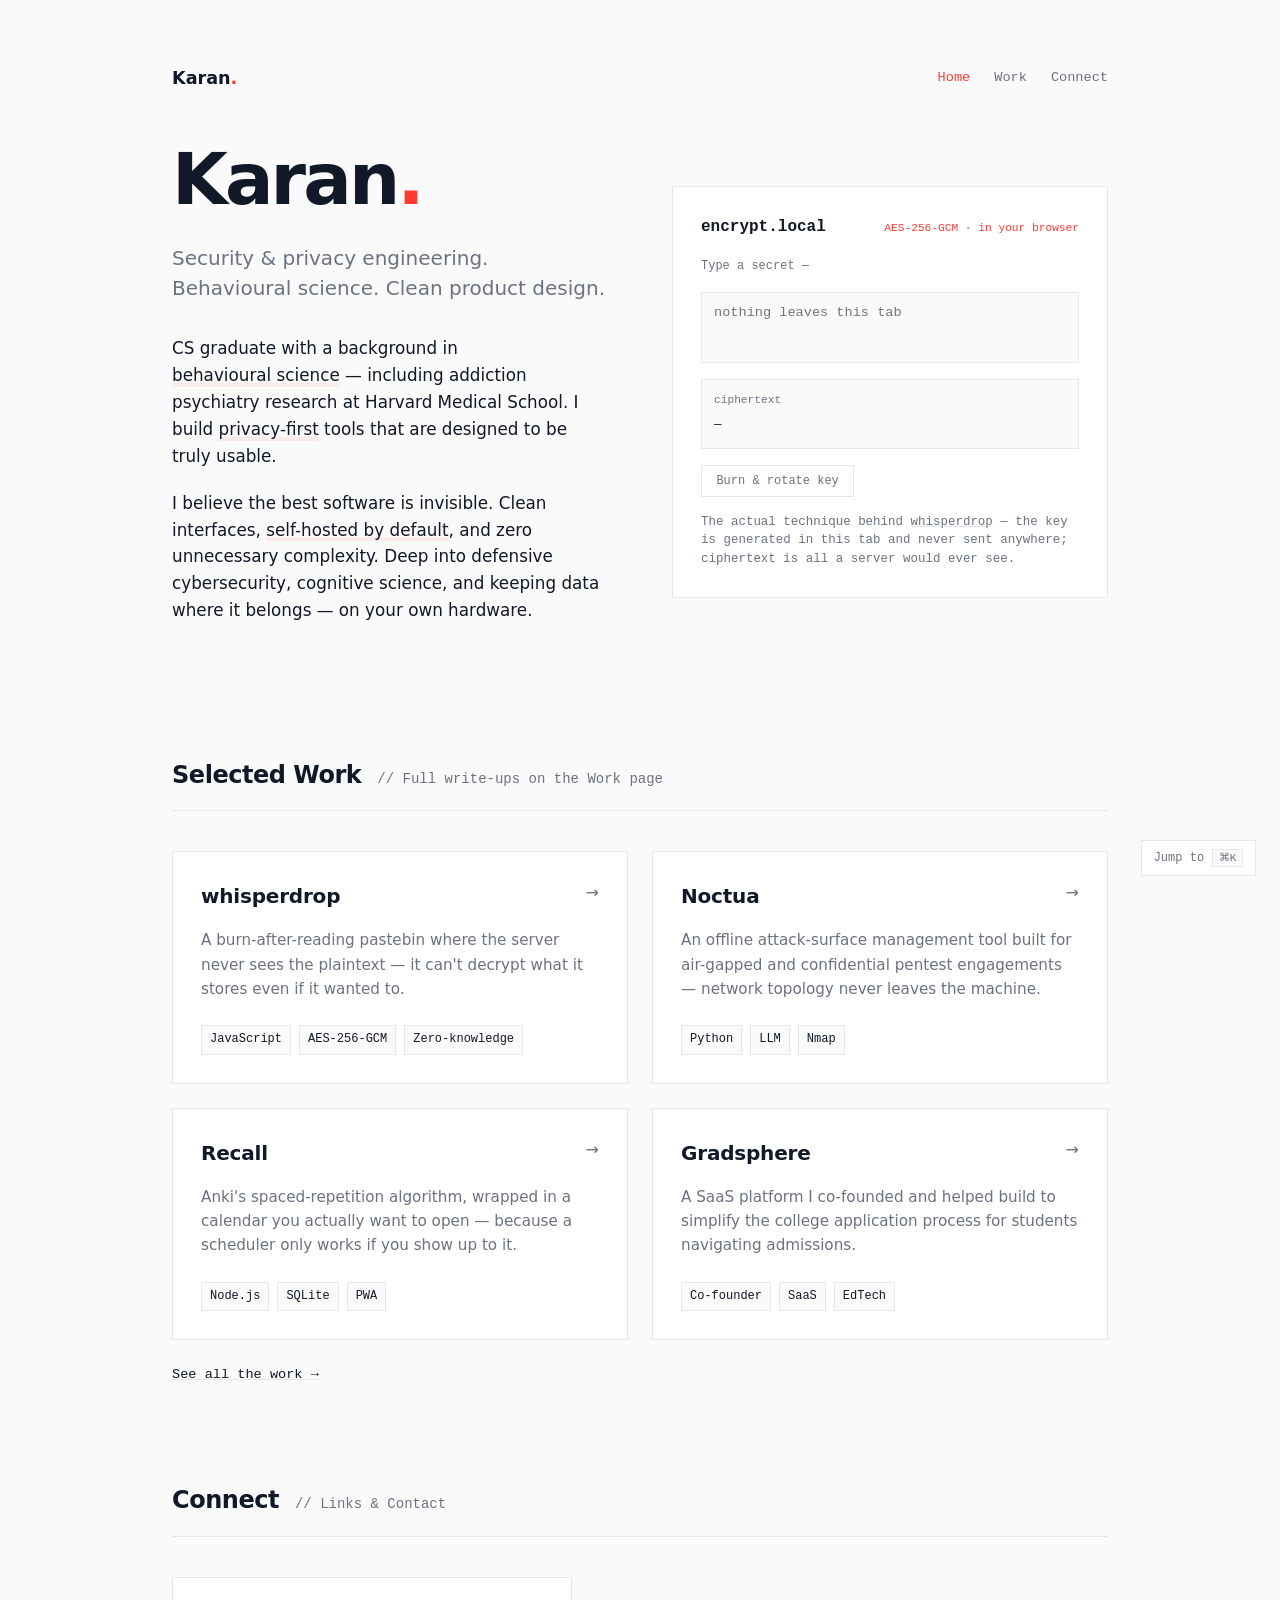
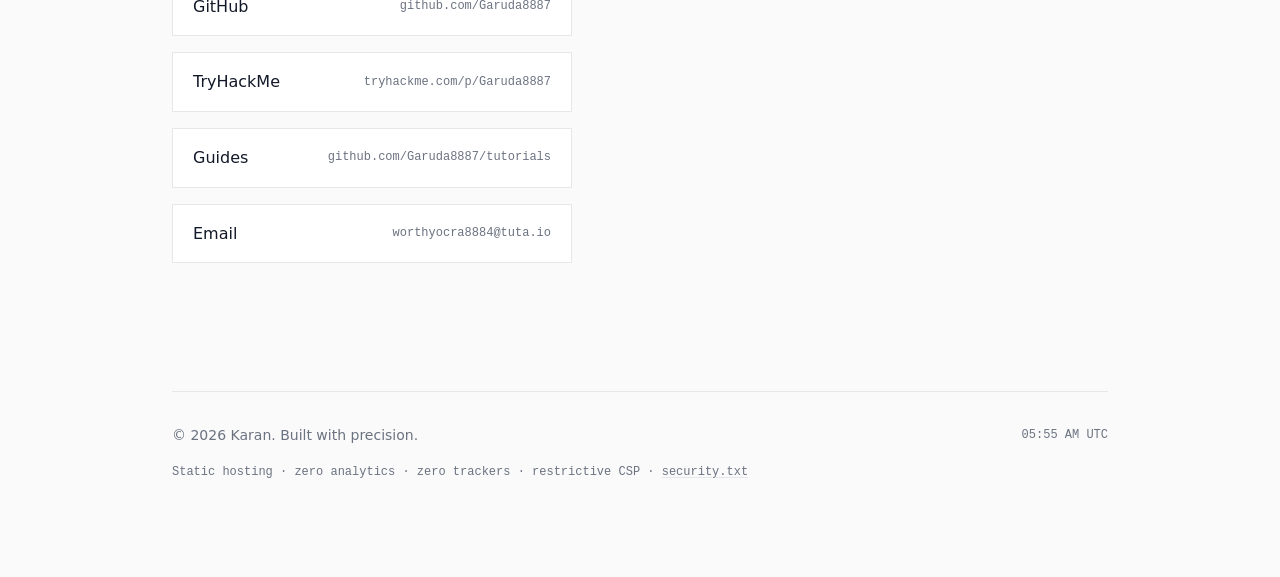
==== commit 225d50f4: "Rewrite index.html as a thin homepage, move project depth to work.html Co-Authored-By: Claude Sonnet" ====
--- a/index.html
+++ b/index.html
@@ -18,734 +18,24 @@
     <link rel="preconnect" href="https://fonts.googleapis.com">
     <link rel="preconnect" href="https://fonts.gstatic.com" crossorigin>
     <link href="https://fonts.googleapis.com/css2?family=Inter:wght@300;400;500;600;700&family=Space+Grotesk:wght@500;600;700&family=JetBrains+Mono:wght@400;500&display=swap" rel="stylesheet">
-    <style>
-        :root {
-            --bg: #FAFAFA;
-            --surface: #FFFFFF;
-            --surface-hover: #F3F4F6;
-            --ink: #111827;
-            --muted: #6B7280;
-            --border: #E5E7EB;
-            --accent: #FF3B30; /* Edgy sharp accent */
-            --accent-soft: rgba(255, 59, 48, 0.08);
-            
-            --font-sans: 'Inter', system-ui, sans-serif;
-            --font-display: 'Space Grotesk', 'Inter', system-ui, sans-serif;
-            --font-mono: 'JetBrains Mono', monospace;
-        }
-
-        * {
-            box-sizing: border-box;
-            margin: 0;
-            padding: 0;
-        }
-
-        body {
-            font-family: var(--font-sans);
-            background-color: var(--bg);
-            color: var(--ink);
-            line-height: 1.6;
-            -webkit-font-smoothing: antialiased;
-            -moz-osx-font-smoothing: grayscale;
-        }
-
-        ::selection {
-            background: var(--ink);
-            color: var(--bg);
-        }
-
-        a {
-            color: inherit;
-            text-decoration: none;
-        }
-
-        a:focus-visible, button:focus-visible {
-            outline: 2px solid var(--accent);
-            outline-offset: 2px;
-        }
-
-        .container {
-            max-width: 1000px; /* Slightly wider for the two column hero */
-            margin: 0 auto;
-            padding: 4rem 2rem 6rem;
-        }
-
-        /* Header / Hero */
-        header {
-            margin-bottom: 7rem;
-            display: grid;
-            grid-template-columns: 1fr 1fr;
-            gap: 4rem;
-            align-items: center;
-        }
-        
-        /* Hero demo — a real AES-256-GCM encrypt in the browser, not a stock graphic */
-        .hero-demo {
-            border: 1px solid var(--border);
-            background: var(--surface);
-            padding: 1.75rem;
-            display: flex;
-            flex-direction: column;
-            gap: 1rem;
-            font-family: var(--font-mono);
-        }
-
-        .hero-demo-head {
-            display: flex;
-            justify-content: space-between;
-            align-items: baseline;
-            gap: 0.75rem;
-            flex-wrap: wrap;
-        }
-
-        .hero-demo-title {
-            font-weight: 600;
-            color: var(--ink);
-        }
-
-        .hero-demo-badge {
-            font-size: 0.7rem;
-            color: var(--accent);
-        }
-
-        .hero-demo-label {
-            font-size: 0.75rem;
-            color: var(--muted);
-        }
-
-        .hero-demo-input {
-            width: 100%;
-            resize: none;
-            border: 1px solid var(--border);
-            background: var(--bg);
-            color: var(--ink);
-            font-family: var(--font-mono);
-            font-size: 0.85rem;
-            padding: 0.75rem;
-            outline: none;
-        }
-
-        .hero-demo-input:focus-visible {
-            border-color: var(--accent);
-        }
-
-        .hero-demo-out {
-            border: 1px solid var(--border);
-            background: var(--bg);
-            padding: 0.75rem;
-            display: flex;
-            flex-direction: column;
-            gap: 0.35rem;
-        }
-
-        .hero-demo-out-label {
-            font-size: 0.7rem;
-            color: var(--muted);
-        }
-
-        .hero-demo-cipher {
-            font-size: 0.78rem;
-            word-break: break-all;
-            color: var(--ink);
-            transition: opacity 0.2s ease;
-        }
-
-        .hero-demo-cipher.burning {
-            opacity: 0.15;
-        }
-
-        .hero-demo-burn {
-            align-self: flex-start;
-            font-family: var(--font-mono);
-            font-size: 0.75rem;
-            color: var(--muted);
-            background: transparent;
-            border: 1px solid var(--border);
-            padding: 0.5rem 0.9rem;
-            cursor: pointer;
-            transition: all 0.2s ease;
-        }
-
-        .hero-demo-burn:hover {
-            border-color: var(--accent);
-            color: var(--accent);
-        }
-
-        .hero-demo-note {
-            font-size: 0.78rem;
-            color: var(--muted);
-            line-height: 1.5;
-        }
-
-        .hero-demo-note a {
-            text-decoration: underline;
-            text-decoration-color: var(--border);
-        }
-
-        .hero-demo-note a:hover {
-            color: var(--accent);
-            text-decoration-color: var(--accent);
-        }
-
-        .hero-content {
-            display: flex;
-            flex-direction: column;
-        }
-
-        h1 {
-            font-family: var(--font-display);
-            font-size: clamp(3rem, 6vw, 4.5rem);
-            font-weight: 700;
-            letter-spacing: -0.04em;
-            line-height: 1.1;
-            margin-bottom: 1.5rem;
-            color: var(--ink);
-        }
-
-        h1 .dot {
-            color: var(--accent);
-        }
-
-        .tagline {
-            font-size: clamp(1.1rem, 2.5vw, 1.25rem);
-            color: var(--muted);
-            font-weight: 300;
-            margin-bottom: 2rem;
-            line-height: 1.5;
-        }
-
-        .about {
-            font-size: 1.05rem;
-            color: var(--ink);
-        }
-
-        .about p {
-            margin-bottom: 1.25rem;
-        }
-
-        .highlight {
-            font-weight: 500;
-            position: relative;
-            display: inline-block;
-        }
-        
-        .highlight::after {
-            content: '';
-            position: absolute;
-            bottom: 2px;
-            left: 0;
-            width: 100%;
-            height: 4px;
-            background: var(--accent-soft);
-            z-index: -1;
-            transition: height 0.2s ease;
-        }
-        
-        .highlight:hover::after {
-            height: 100%;
-        }
-
-        /* Sections */
-        section {
-            margin-bottom: 6rem;
-        }
-
-        .section-header {
-            display: flex;
-            align-items: baseline;
-            gap: 1rem;
-            margin-bottom: 2.5rem;
-            padding-bottom: 1rem;
-            border-bottom: 1px solid var(--border);
-        }
-
-        h2 {
-            font-family: var(--font-display);
-            font-size: 1.5rem;
-            font-weight: 600;
-            letter-spacing: -0.02em;
-        }
-
-        .section-sub {
-            font-family: var(--font-mono);
-            font-size: 0.875rem;
-            color: var(--muted);
-        }
-
-        /* Grid Layout for Projects */
-        .project-grid {
-            display: grid;
-            grid-template-columns: repeat(auto-fill, minmax(350px, 1fr));
-            gap: 1.5rem;
-        }
-
-        .project-card {
-            display: flex;
-            flex-direction: column;
-            background: var(--surface);
-            border: 1px solid var(--border);
-            padding: 1.75rem;
-            border-radius: 0; /* Sharp corners for edge */
-            transition: all 0.3s cubic-bezier(0.16, 1, 0.3, 1);
-            position: relative;
-            z-index: 1;
-        }
-
-        .project-card::before {
-            content: '';
-            position: absolute;
-            top: 0;
-            left: 0;
-            width: 3px;
-            height: 0%;
-            background: var(--accent);
-            transition: height 0.3s cubic-bezier(0.16, 1, 0.3, 1);
-            z-index: 2;
-        }
-
-        .project-card:hover {
-            transform: translateY(-4px);
-            box-shadow: 12px 12px 0 rgba(17, 24, 39, 0.04);
-            border-color: var(--ink);
-        }
-
-        .project-card:hover::before {
-            height: 100%;
-        }
-
-        .project-top {
-            display: flex;
-            justify-content: space-between;
-            align-items: flex-start;
-            margin-bottom: 1rem;
-        }
-
-        .project-title {
-            font-family: var(--font-display);
-            font-weight: 600;
-            font-size: 1.25rem;
-            letter-spacing: -0.01em;
-            display: flex;
-            align-items: center;
-            gap: 0.5rem;
-        }
-
-        .project-arrow {
-            color: var(--muted);
-            transition: transform 0.2s ease, color 0.2s ease;
-        }
-
-        .project-card:hover .project-arrow {
-            transform: translate(2px, -2px);
-            color: var(--accent);
-        }
-
-        .project-desc {
-            color: var(--muted);
-            font-size: 0.95rem;
-            margin-bottom: 1.5rem;
-            flex-grow: 1;
-        }
-
-        .tags {
-            display: flex;
-            flex-wrap: wrap;
-            gap: 0.5rem;
-            margin-top: auto;
-        }
-
-        .tag {
-            font-family: var(--font-mono);
-            font-size: 0.75rem;
-            color: var(--ink);
-            background: var(--bg);
-            border: 1px solid var(--border);
-            padding: 0.25rem 0.5rem;
-        }
-        
-        .project-card:hover .tag {
-            border-color: #d1d5db;
-        }
-
-        /* Contact */
-        .contact-links {
-            display: flex;
-            flex-direction: column;
-            gap: 1rem;
-            max-width: 400px;
-        }
-
-        .contact-link {
-            display: flex;
-            justify-content: space-between;
-            align-items: center;
-            padding: 1rem 1.25rem;
-            background: var(--surface);
-            border: 1px solid var(--border);
-            font-weight: 500;
-            transition: all 0.2s ease;
-        }
-
-        .contact-link:hover {
-            background: var(--ink);
-            color: var(--surface);
-            border-color: var(--ink);
-            transform: translateX(4px);
-        }
-
-        .contact-label {
-            display: flex;
-            align-items: center;
-            gap: 0.75rem;
-        }
-
-        .contact-mono {
-            font-family: var(--font-mono);
-            font-size: 0.75rem;
-            color: var(--muted);
-        }
-        
-        .contact-link:hover .contact-mono {
-            color: rgba(255, 255, 255, 0.6);
-        }
-
-        /* Footer */
-        footer {
-            margin-top: 8rem;
-            padding-top: 2rem;
-            border-top: 1px solid var(--border);
-            font-size: 0.875rem;
-            color: var(--muted);
-        }
-
-        .footer-main {
-            display: flex;
-            justify-content: space-between;
-            align-items: center;
-        }
-
-        .footer-time {
-            font-family: var(--font-mono);
-            font-size: 0.75rem;
-        }
-
-        .footer-meta {
-            margin-top: 0.75rem;
-        }
-
-        .footer-mono {
-            font-family: var(--font-mono);
-            font-size: 0.75rem;
-            color: var(--muted);
-        }
-
-        .footer-mono a {
-            text-decoration: underline;
-            text-decoration-color: var(--border);
-            text-underline-offset: 2px;
-        }
-
-        .footer-mono a:hover {
-            color: var(--accent);
-            text-decoration-color: var(--accent);
-        }
-
-        /* Featured case studies */
-        .case-study {
-            border: 1px solid var(--border);
-            padding: 2rem;
-            margin-bottom: 1.5rem;
-        }
-
-        .case-study:last-child {
-            margin-bottom: 0;
-        }
-
-        .case-study-head {
-            display: flex;
-            justify-content: space-between;
-            align-items: baseline;
-            margin-bottom: 0.75rem;
-        }
-
-        .case-study-title {
-            font-family: var(--font-display);
-            font-weight: 600;
-            font-size: 1.25rem;
-            letter-spacing: -0.01em;
-        }
-
-        .case-study-role {
-            font-weight: 500;
-            font-size: 1rem;
-            color: var(--accent);
-        }
-
-        .case-study-link {
-            font-family: var(--font-mono);
-            font-size: 0.8rem;
-            color: var(--muted);
-            transition: color 0.2s ease;
-        }
-
-        .case-study-link:hover {
-            color: var(--accent);
-        }
-
-        .case-study-desc {
-            color: var(--muted);
-            margin-bottom: 1.5rem;
-            max-width: 60ch;
-        }
-
-        .case-study-steps {
-            list-style: none;
-            counter-reset: step;
-            margin-bottom: 1.5rem;
-        }
-
-        .case-study-steps li {
-            counter-increment: step;
-            position: relative;
-            padding-left: 2.5rem;
-            margin-bottom: 0.9rem;
-            font-size: 0.95rem;
-        }
-
-        .case-study-steps li:last-child {
-            margin-bottom: 0;
-        }
-
-        .case-study-steps li::before {
-            content: counter(step, decimal-leading-zero);
-            position: absolute;
-            left: 0;
-            top: 0;
-            font-family: var(--font-mono);
-            font-size: 0.8rem;
-            color: var(--accent);
-        }
-
-        .case-study-steps code {
-            font-family: var(--font-mono);
-            font-size: 0.85em;
-            background: var(--bg);
-            border: 1px solid var(--border);
-            padding: 0.1rem 0.35rem;
-        }
-
-        .case-study-note {
-            font-size: 0.9rem;
-            color: var(--ink);
-            border-left: 2px solid var(--accent);
-            padding-left: 1rem;
-        }
-
-        .case-study-media {
-            display: grid;
-            grid-template-columns: minmax(180px, 240px) 1fr;
-            gap: 2rem;
-            align-items: start;
-        }
-
-        .case-study-shots {
-            display: flex;
-            flex-direction: column;
-            gap: 0.75rem;
-        }
-
-        .case-study-shot {
-            border: 1px solid var(--border);
-            overflow: hidden;
-            background: var(--bg);
-        }
-
-        .case-study-shot img {
-            display: block;
-            width: 100%;
-            height: auto;
-        }
-
-        .case-study-body {
-            min-width: 0;
-        }
-
-        /* Flow chips — compact visual summary above the detailed steps */
-        .flow {
-            display: flex;
-            flex-wrap: wrap;
-            align-items: center;
-            gap: 0.5rem;
-            margin-bottom: 1.5rem;
-        }
-
-        .flow-step {
-            font-family: var(--font-mono);
-            font-size: 0.75rem;
-            border: 1px solid var(--border);
-            padding: 0.4rem 0.7rem;
-            background: var(--bg);
-            white-space: nowrap;
-        }
-
-        .flow-step.flow-key {
-            border-color: var(--accent);
-            color: var(--accent);
-            font-weight: 600;
-        }
-
-        .flow-arrow {
-            color: var(--muted);
-            font-size: 0.85rem;
-        }
-
-        /* Command palette (Cmd+K) */
-        .cmdk {
-            width: min(560px, 90vw);
-            padding: 0;
-            border: 1px solid var(--border);
-            border-radius: 0;
-            box-shadow: 0 24px 48px rgba(17, 24, 39, 0.16);
-        }
-
-        .cmdk::backdrop {
-            background: rgba(17, 24, 39, 0.5);
-        }
-
-        .cmdk-input {
-            width: 100%;
-            padding: 1.1rem 1.25rem;
-            border: none;
-            border-bottom: 1px solid var(--border);
-            font-family: var(--font-mono);
-            font-size: 0.95rem;
-            outline: none;
-            color: var(--ink);
-        }
-
-        .cmdk-list {
-            list-style: none;
-            max-height: 320px;
-            overflow-y: auto;
-        }
-
-        .cmdk-list li {
-            padding: 0.85rem 1.25rem;
-            cursor: pointer;
-            display: flex;
-            justify-content: space-between;
-            align-items: baseline;
-            gap: 1rem;
-        }
-
-        .cmdk-list li .cmdk-item-sub {
-            font-family: var(--font-mono);
-            font-size: 0.75rem;
-            color: var(--muted);
-            white-space: nowrap;
-        }
-
-        .cmdk-list li.active {
-            background: var(--surface-hover);
-        }
-
-        .cmdk-list li.active .cmdk-item-sub {
-            color: var(--accent);
-        }
-
-        .cmdk-list .cmdk-empty {
-            color: var(--muted);
-            cursor: default;
-        }
-
-        .cmdk-hint {
-            position: fixed;
-            right: 1.5rem;
-            bottom: 1.5rem;
-            display: flex;
-            align-items: center;
-            gap: 0.5rem;
-            background: var(--surface);
-            border: 1px solid var(--border);
-            padding: 0.5rem 0.75rem;
-            font-family: var(--font-mono);
-            font-size: 0.75rem;
-            color: var(--muted);
-            cursor: pointer;
-            transition: border-color 0.2s ease, color 0.2s ease;
-            z-index: 10;
-        }
-
-        .cmdk-hint:hover {
-            border-color: var(--ink);
-            color: var(--ink);
-        }
-
-        .cmdk-hint kbd {
-            font-family: var(--font-mono);
-            background: var(--bg);
-            border: 1px solid var(--border);
-            padding: 0.1rem 0.35rem;
-            font-size: 0.7rem;
-        }
-
-        /* Decrypt-on-reveal text */
-        .decrypt-char {
-            transition: color 0.15s ease;
-        }
-
-        .decrypt-char.scrambling {
-            color: var(--accent);
-        }
-
-        /* Scroll Animations */
-        .reveal {
-            opacity: 0;
-            transform: translateY(30px);
-            transition: opacity 0.8s cubic-bezier(0.16, 1, 0.3, 1), transform 0.8s cubic-bezier(0.16, 1, 0.3, 1);
-        }
-
-        .reveal.active {
-            opacity: 1;
-            transform: translateY(0);
-        }
-
-        /* Ensure header reveals on load if it's a reveal element */
-        .reveal.delay-1 { transition-delay: 0.1s; }
-        .reveal.delay-2 { transition-delay: 0.2s; }
-        .reveal.delay-3 { transition-delay: 0.3s; }
-
-        @media (prefers-reduced-motion: reduce) {
-            .reveal {
-                opacity: 1;
-                transform: none;
-                transition: none;
-            }
-        }
-
-        @media (max-width: 768px) {
-            .container { padding: 3rem 1.5rem; }
-            header { grid-template-columns: 1fr; gap: 2rem; margin-bottom: 5rem; }
-            .hero-demo { order: -1; }
-            h1 { font-size: 2.5rem; }
-            .project-grid { grid-template-columns: 1fr; }
-            .section-header { flex-direction: column; gap: 0.25rem; }
-            .case-study { padding: 1.5rem; }
-            .case-study-head { flex-direction: column; gap: 0.35rem; }
-            .case-study-media { grid-template-columns: 1fr; }
-            .case-study-shots { flex-direction: row; }
-            .footer-main { flex-direction: column; align-items: flex-start; gap: 0.5rem; }
-            .cmdk-hint span { display: none; }
-        }
-    </style>
+    <link rel="stylesheet" href="assets/style.css">
 </head>
 <body>
     <div class="container">
+        <nav class="nav">
+            <a href="index.html" class="nav-brand">Karan<span class="dot">.</span></a>
+            <div class="nav-links">
+                <a href="index.html" aria-current="page">Home</a>
+                <a href="work.html">Work</a>
+                <a href="index.html#connect">Connect</a>
+            </div>
+        </nav>
+
         <header class="reveal active">
             <div class="hero-content">
                 <h1>Karan<span class="dot">.</span></h1>
                 <p class="tagline decrypt">Security & privacy engineering. Behavioural science. Clean product design.</p>
-                
+
                 <div class="about">
                     <p>CS graduate with a background in <span class="highlight">behavioural science</span> — including addiction psychiatry research at Harvard Medical School. I build <span class="highlight">privacy-first</span> tools that are designed to be truly usable.</p>
                     <p>I believe the best software is invisible. Clean interfaces, <span class="highlight">self-hosted by default</span>, and zero unnecessary complexity. Deep into defensive cybersecurity, cognitive science, and keeping data where it belongs — on your own hardware.</p>
@@ -763,232 +53,71 @@
                     <code id="demo-cipher" class="hero-demo-cipher">—</code>
                 </div>
                 <button type="button" id="demo-burn" class="hero-demo-burn">Burn &amp; rotate key</button>
-                <p class="hero-demo-note">The actual technique behind <a href="#featured">whisperdrop</a> — the key is generated in this tab and never sent anywhere; ciphertext is all a server would ever see.</p>
+                <p class="hero-demo-note">The actual technique behind <a href="work.html#whisperdrop">whisperdrop</a> — the key is generated in this tab and never sent anywhere; ciphertext is all a server would ever see.</p>
             </div>
         </header>
 
-        <section class="reveal" id="featured">
+        <section class="reveal" id="work">
             <div class="section-header">
-                <h2 class="decrypt">Featured Builds</h2>
-                <span class="section-sub">// Systems worth the extra detail</span>
-            </div>
-
-            <div class="case-study reveal delay-1">
-                <div class="case-study-head">
-                    <span class="case-study-title">whisperdrop</span>
-                    <a href="https://github.com/Garuda8887/whisperdrop" target="_blank" rel="noopener noreferrer" class="case-study-link">View repo ↗</a>
-                </div>
-                <p class="case-study-desc">A burn-after-reading pastebin where the server never sees the plaintext — it can't decrypt what it stores even if it wanted to.</p>
-                <div class="case-study-media">
-                    <div class="case-study-shots">
-                        <div class="case-study-shot">
-                            <img src="assets/screenshots/whisperdrop-create.png" alt="WhisperDrop's compose screen — paste a secret, encrypt, and get a link" loading="lazy">
-                        </div>
-                        <div class="case-study-shot">
-                            <img src="assets/screenshots/whisperdrop-burned.png" alt="Opening the same link a second time — the paste is already burned" loading="lazy">
-                        </div>
-                    </div>
-                    <div class="case-study-body">
-                        <div class="flow">
-                            <span class="flow-step">encrypt in browser</span>
-                            <span class="flow-arrow">→</span>
-                            <span class="flow-step">ciphertext + IV → server</span>
-                            <span class="flow-arrow">→</span>
-                            <span class="flow-step flow-key">key rides in URL #fragment</span>
-                            <span class="flow-arrow">→</span>
-                            <span class="flow-step">burn on read</span>
-                        </div>
-                        <ol class="case-study-steps">
-                            <li>Browser generates a random AES-256-GCM key and encrypts the text locally, via the Web Crypto API</li>
-                            <li>Only ciphertext and an IV are sent to the server — the key itself never leaves the browser</li>
-                            <li>The share link carries the key after a <code>#</code> — URL fragments are never sent in HTTP requests, so it never touches a server log</li>
-                            <li>Opening the link decrypts locally, then the server deletes the paste immediately — a second visit returns "not found"</li>
-                        </ol>
-                        <p class="case-study-note">The hard part wasn't the encryption — it was designing the server to be provably unable to help, not just promising not to.</p>
-                    </div>
-                </div>
-            </div>
-
-            <div class="case-study reveal delay-2">
-                <div class="case-study-head">
-                    <span class="case-study-title">Noctua</span>
-                    <a href="https://github.com/Garuda8887/Noctua" target="_blank" rel="noopener noreferrer" class="case-study-link">View repo ↗</a>
-                </div>
-                <p class="case-study-desc">An offline attack-surface management tool built for air-gapped and confidential pentest engagements — network topology never leaves the machine.</p>
-                <div class="flow">
-                    <span class="flow-step">Nmap scan</span>
-                    <span class="flow-arrow">→</span>
-                    <span class="flow-step">deterministic checks (EOL / creds / KEV)</span>
-                    <span class="flow-arrow">→</span>
-                    <span class="flow-step flow-key">local LLM synthesis (map-reduce)</span>
-                    <span class="flow-arrow">→</span>
-                    <span class="flow-step">interactive HTML report</span>
-                </div>
-                <ol class="case-study-steps">
-                    <li>Ingests an Nmap scan (or runs one directly) against the target subnet</li>
-                    <li>A deterministic engine flags end-of-life software, default credentials, and known-exploited vulnerabilities against locally cached feeds</li>
-                    <li>A local Ollama model synthesizes the findings into attack narratives, using map-reduce chunking so enterprise-sized scans don't overrun a small local context window</li>
-                    <li>Everything renders into a self-contained, interactive HTML network graph — no cloud call at any step</li>
-                </ol>
-                <p class="case-study-note">The constraint that shaped everything: a local LLM's context window is small, but a real engagement's attack surface isn't — the map-reduce step exists because the network doesn't get smaller to fit the model.</p>
-            </div>
-
-            <div class="case-study reveal delay-3">
-                <div class="case-study-head">
-                    <span class="case-study-title">Recall</span>
-                    <a href="https://github.com/Garuda8887/recall" target="_blank" rel="noopener noreferrer" class="case-study-link">View repo ↗</a>
-                </div>
-                <p class="case-study-desc">Anki's spaced-repetition algorithm, wrapped in a calendar you actually want to open — because a scheduler only works if you show up to it.</p>
-                <div class="case-study-media">
-                    <div class="case-study-shots">
-                        <div class="case-study-shot">
-                            <img src="assets/screenshots/recall-calendar.png" alt="Recall's month-view calendar with color-coded review chips and a study streak" loading="lazy">
-                        </div>
-                    </div>
-                    <div class="case-study-body">
-                        <div class="flow">
-                            <span class="flow-step">log session + rating</span>
-                            <span class="flow-arrow">→</span>
-                            <span class="flow-step">SM-2 reschedules</span>
-                            <span class="flow-arrow">→</span>
-                            <span class="flow-step">calendar / forgetting curve / graph</span>
-                            <span class="flow-arrow">→</span>
-                            <span class="flow-step flow-key">stays visible, auto catch-up</span>
-                        </div>
-                        <ol class="case-study-steps">
-                            <li>Log a study session — topic, subject, and a confidence rating from Blank to Perfect</li>
-                            <li>SM-2 reschedules the next review from that rating and a per-topic ease-factor, not a fixed interval</li>
-                            <li>The session lands on a month-view calendar, feeds a per-topic forgetting-curve chart, and links into a knowledge graph of related sessions</li>
-                            <li>Missed reviews stay visibly overdue instead of vanishing; recurring topics auto-generate catch-up instances so nothing quietly falls off the schedule</li>
-                        </ol>
-                        <p class="case-study-note">Anki already has the SM-2 math — that part's a solved problem. The actual work was building a schedule someone wants to open, since a spaced-repetition system is only as good as whether you show up to it.</p>
-                    </div>
-                </div>
-            </div>
-
-            <div class="case-study reveal delay-1">
-                <div class="case-study-head">
-                    <span class="case-study-title">Gradsphere <span class="case-study-role">— Co-founder</span></span>
-                    <a href="https://gradsphere-smoky.vercel.app/" target="_blank" rel="noopener noreferrer" class="case-study-link">Visit site ↗</a>
-                </div>
-                <p class="case-study-desc">A SaaS platform I co-founded and helped build to simplify the college application process for students navigating admissions.</p>
-                <div class="flow">
-                    <span class="flow-step">explore programs</span>
-                    <span class="flow-arrow">→</span>
-                    <span class="flow-step">track requirements & deadlines</span>
-                    <span class="flow-arrow">→</span>
-                    <span class="flow-step">apply</span>
-                </div>
-            </div>
-        </section>
-
-        <section class="reveal" id="security">
-            <div class="section-header">
-                <h2 class="decrypt">Security & Privacy</h2>
-                <span class="section-sub">// Encryption, forensics, and offensive tooling</span>
-            </div>
-            
+                <h2 class="decrypt">Selected Work</h2>
+                <span class="section-sub">// Full write-ups on the Work page</span>
+            </div>
+
             <div class="project-grid">
-                <a href="https://github.com/Garuda8887/DropZone" target="_blank" rel="noopener noreferrer" class="project-card reveal delay-1">
-                    <div class="project-top">
-                        <span class="project-title">DropZone</span>
-                        <span class="project-arrow">↗</span>
-                    </div>
-                    <p class="project-desc">Secure, peer-to-peer file transfer in the browser using WebRTC — no uploads, no size limits, no accounts.</p>
-                    <div class="tags">
-                        <span class="tag">WebRTC</span>
-                        <span class="tag">P2P</span>
-                        <span class="tag">Socket.io</span>
-                    </div>
-                </a>
-
-                <a href="https://github.com/Garuda8887/linux-forensics-collector" target="_blank" rel="noopener noreferrer" class="project-card reveal delay-2">
-                    <div class="project-top">
-                        <span class="project-title">linux-forensics-collector</span>
-                        <span class="project-arrow">↗</span>
-                    </div>
-                    <p class="project-desc">Zero-dependency, automated Linux forensics triage script. Safely collects system logs and execution evidence into an AI-ready report.</p>
+                <a href="work.html#whisperdrop" class="project-card reveal delay-1">
+                    <div class="project-top">
+                        <span class="project-title">whisperdrop</span>
+                        <span class="project-arrow">→</span>
+                    </div>
+                    <p class="project-desc">A burn-after-reading pastebin where the server never sees the plaintext — it can't decrypt what it stores even if it wanted to.</p>
+                    <div class="tags">
+                        <span class="tag">JavaScript</span>
+                        <span class="tag">AES-256-GCM</span>
+                        <span class="tag">Zero-knowledge</span>
+                    </div>
+                </a>
+
+                <a href="work.html#noctua" class="project-card reveal delay-2">
+                    <div class="project-top">
+                        <span class="project-title">Noctua</span>
+                        <span class="project-arrow">→</span>
+                    </div>
+                    <p class="project-desc">An offline attack-surface management tool built for air-gapped and confidential pentest engagements — network topology never leaves the machine.</p>
                     <div class="tags">
                         <span class="tag">Python</span>
-                        <span class="tag">Forensics</span>
-                        <span class="tag">Blue Team</span>
-                    </div>
-                </a>
-
-                <a href="https://github.com/Garuda8887/Checker" target="_blank" rel="noopener noreferrer" class="project-card reveal delay-3">
-                    <div class="project-top">
-                        <span class="project-title">Checker</span>
-                        <span class="project-arrow">↗</span>
-                    </div>
-                    <p class="project-desc">Parallelised OSINT scraper and media downloader with regex filtering. Built for research and archiving — fast, scriptable.</p>
-                    <div class="tags">
-                        <span class="tag">Python</span>
-                        <span class="tag">OSINT</span>
-                        <span class="tag">Parallel</span>
-                    </div>
-                </a>
-
-                <a href="https://github.com/Garuda8887/PortScout" target="_blank" rel="noopener noreferrer" class="project-card reveal delay-1">
-                    <div class="project-top">
-                        <span class="project-title">PortScout</span>
-                        <span class="project-arrow">↗</span>
-                    </div>
-                    <p class="project-desc">Terminal UI for scanning ports, identifying what's running, and reserving free ones. Built with Textual for a proper interactive experience.</p>
-                    <div class="tags">
-                        <span class="tag">Python</span>
-                        <span class="tag">Textual</span>
-                        <span class="tag">TUI</span>
-                    </div>
-                </a>
-            </div>
-        </section>
-
-        <section class="reveal" id="product">
-            <div class="section-header">
-                <h2 class="decrypt">Product & Tooling</h2>
-                <span class="section-sub">// Practical software people actually use</span>
-            </div>
-            
-            <div class="project-grid">
-                <a href="https://github.com/Garuda8887/fitcheck" target="_blank" rel="noopener noreferrer" class="project-card reveal delay-1">
-                    <div class="project-top">
-                        <span class="project-title">fitcheck</span>
-                        <span class="project-arrow">↗</span>
-                    </div>
-                    <p class="project-desc">Know before you prompt. A blazingly fast CLI tool that calculates codebase token costs and detects bloat to optimize AI prompts.</p>
-                    <div class="tags">
-                        <span class="tag">TypeScript</span>
-                        <span class="tag">CLI</span>
                         <span class="tag">LLM</span>
-                    </div>
-                </a>
-
-                <a href="https://github.com/Garuda8887/lingolift" target="_blank" rel="noopener noreferrer" class="project-card reveal delay-2">
-                    <div class="project-top">
-                        <span class="project-title">lingolift</span>
-                        <span class="project-arrow">↗</span>
-                    </div>
-                    <p class="project-desc">A lightweight, open-source PDF translator with a user-friendly GUI. Seamless translation into multiple global languages.</p>
-                    <div class="tags">
-                        <span class="tag">Python</span>
-                        <span class="tag">Tkinter</span>
-                        <span class="tag">PDF</span>
-                    </div>
-                </a>
-
-                <a href="https://github.com/Garuda8887/Renamer" target="_blank" rel="noopener noreferrer" class="project-card reveal delay-3">
-                    <div class="project-top">
-                        <span class="project-title">Renamer</span>
-                        <span class="project-arrow">↗</span>
-                    </div>
-                    <p class="project-desc">Batch rename photos and videos using real metadata (EXIF). Sort by file size, name, or actual date taken. Simple GUI.</p>
-                    <div class="tags">
-                        <span class="tag">Python</span>
-                        <span class="tag">EXIF</span>
-                        <span class="tag">GUI</span>
-                    </div>
-                </a>
-            </div>
+                        <span class="tag">Nmap</span>
+                    </div>
+                </a>
+
+                <a href="work.html#recall" class="project-card reveal delay-3">
+                    <div class="project-top">
+                        <span class="project-title">Recall</span>
+                        <span class="project-arrow">→</span>
+                    </div>
+                    <p class="project-desc">Anki's spaced-repetition algorithm, wrapped in a calendar you actually want to open — because a scheduler only works if you show up to it.</p>
+                    <div class="tags">
+                        <span class="tag">Node.js</span>
+                        <span class="tag">SQLite</span>
+                        <span class="tag">PWA</span>
+                    </div>
+                </a>
+
+                <a href="work.html#gradsphere" class="project-card reveal delay-1">
+                    <div class="project-top">
+                        <span class="project-title">Gradsphere</span>
+                        <span class="project-arrow">→</span>
+                    </div>
+                    <p class="project-desc">A SaaS platform I co-founded and helped build to simplify the college application process for students navigating admissions.</p>
+                    <div class="tags">
+                        <span class="tag">Co-founder</span>
+                        <span class="tag">SaaS</span>
+                        <span class="tag">EdTech</span>
+                    </div>
+                </a>
+            </div>
+
+            <p class="work-more"><a href="work.html">See all the work →</a></p>
         </section>
 
         <section class="reveal" id="connect">
@@ -996,7 +125,7 @@
                 <h2 class="decrypt">Connect</h2>
                 <span class="section-sub">// Links & Contact</span>
             </div>
-            
+
             <div class="contact-links">
                 <a href="https://github.com/Garuda8887" target="_blank" rel="noopener noreferrer" class="contact-link reveal delay-1">
                     <span class="contact-label">GitHub</span>
@@ -1039,16 +168,6 @@
     </button>
 
     <script>
-        // Update local time
-        function updateTime() {
-            const el = document.getElementById('local-time');
-            if (!el) return;
-            const now = new Date();
-            el.textContent = now.toLocaleTimeString('en-US', { hour: '2-digit', minute: '2-digit', timeZoneName: 'short' });
-        }
-        updateTime();
-        setInterval(updateTime, 60000);
-
         // Hero demo — real client-side AES-256-GCM via the Web Crypto API
         (async function initHeroDemo() {
             const input = document.getElementById('demo-input');
@@ -1091,230 +210,7 @@
 
             await rotateKey();
         })();
-
-        // Scroll Animations (Intersection Observer)
-        document.addEventListener("DOMContentLoaded", function() {
-            const observerOptions = {
-                root: null,
-                rootMargin: '0px',
-                threshold: 0.15
-            };
-
-            const observer = new IntersectionObserver((entries, observer) => {
-                entries.forEach(entry => {
-                    if (entry.isIntersecting) {
-                        entry.target.classList.add('active');
-                        // Optional: Stop observing once revealed if you want it to happen only once
-                        // observer.unobserve(entry.target); 
-                    }
-                });
-            }, observerOptions);
-
-            const revealElements = document.querySelectorAll('.reveal');
-            revealElements.forEach(el => observer.observe(el));
-
-            // Decrypt-on-reveal text
-            const heroTagline = document.querySelector('.tagline.decrypt');
-            if (heroTagline) {
-                setTimeout(() => decryptText(heroTagline), 300);
-            }
-
-            const decryptObserver = new IntersectionObserver((entries) => {
-                entries.forEach(entry => {
-                    if (entry.isIntersecting) {
-                        decryptText(entry.target);
-                        decryptObserver.unobserve(entry.target);
-                    }
-                });
-            }, { threshold: 0.15 });
-
-            document.querySelectorAll('h2.decrypt').forEach(el => decryptObserver.observe(el));
-        });
-
-        function decryptText(el) {
-            if (el.dataset.decrypted) return;
-            el.dataset.decrypted = 'true';
-
-            const text = el.textContent;
-            if (window.matchMedia('(prefers-reduced-motion: reduce)').matches) return;
-
-            el.setAttribute('aria-label', text);
-            el.textContent = '';
-
-            const wrapper = document.createElement('span');
-            wrapper.setAttribute('aria-hidden', 'true');
-            el.appendChild(wrapper);
-
-            const charset = '0123456789abcdef#$%&';
-            const chars = text.split('');
-            const spans = chars.map(ch => {
-                const span = document.createElement('span');
-                span.className = 'decrypt-char';
-                if (ch.trim() === '') {
-                    span.textContent = ch;
-                } else {
-                    span.textContent = charset[Math.floor(Math.random() * charset.length)];
-                    span.classList.add('scrambling');
-                }
-                wrapper.appendChild(span);
-                return span;
-            });
-
-            const targetIndices = [];
-            spans.forEach((span, i) => {
-                if (span.classList.contains('scrambling')) targetIndices.push(i);
-            });
-            for (let i = targetIndices.length - 1; i > 0; i--) {
-                const j = Math.floor(Math.random() * (i + 1));
-                [targetIndices[i], targetIndices[j]] = [targetIndices[j], targetIndices[i]];
-            }
-
-            const totalDuration = Math.min(200 + targetIndices.length * 12, 500);
-            const stepDelay = targetIndices.length ? totalDuration / targetIndices.length : 0;
-
-            const flicker = setInterval(() => {
-                spans.forEach(span => {
-                    if (span.classList.contains('scrambling')) {
-                        span.textContent = charset[Math.floor(Math.random() * charset.length)];
-                    }
-                });
-            }, 40);
-
-            targetIndices.forEach((idx, order) => {
-                setTimeout(() => {
-                    spans[idx].textContent = chars[idx];
-                    spans[idx].classList.remove('scrambling');
-                }, order * stepDelay);
-            });
-
-            setTimeout(() => clearInterval(flicker), totalDuration + 50);
-        }
-
-        // Command palette (Cmd/Ctrl+K)
-        document.addEventListener("DOMContentLoaded", function() {
-            const dialog = document.getElementById('cmdk');
-            const input = document.getElementById('cmdk-input');
-            const list = document.getElementById('cmdk-list');
-            const hint = document.getElementById('cmdk-hint');
-            if (!dialog || !input || !list) return;
-
-            function buildItems() {
-                const items = [];
-
-                document.querySelectorAll('section[id] > .section-header > h2').forEach(h2 => {
-                    items.push({
-                        label: h2.getAttribute('aria-label') || h2.textContent,
-                        sub: 'section',
-                        action: () => h2.closest('section').scrollIntoView({ behavior: 'smooth', block: 'start' })
-                    });
-                });
-
-                document.querySelectorAll('.project-card').forEach(card => {
-                    const title = card.querySelector('.project-title');
-                    if (!title) return;
-                    items.push({
-                        label: title.textContent,
-                        sub: 'project ↗',
-                        action: () => window.open(card.href, '_blank', 'noopener,noreferrer')
-                    });
-                });
-
-                document.querySelectorAll('.contact-link').forEach(link => {
-                    const label = link.querySelector('.contact-label');
-                    if (!label) return;
-                    items.push({
-                        label: label.textContent,
-                        sub: 'link ↗',
-                        action: () => window.open(link.href, '_blank', 'noopener,noreferrer')
-                    });
-                });
-
-                return items;
-            }
-
-            const allItems = buildItems();
-            let filtered = allItems;
-            let activeIndex = 0;
-
-            function render() {
-                list.innerHTML = '';
-                if (filtered.length === 0) {
-                    const li = document.createElement('li');
-                    li.className = 'cmdk-empty';
-                    li.textContent = 'No matches';
-                    list.appendChild(li);
-                    return;
-                }
-                filtered.forEach((item, i) => {
-                    const li = document.createElement('li');
-                    li.className = i === activeIndex ? 'active' : '';
-                    const label = document.createElement('span');
-                    label.textContent = item.label;
-                    const sub = document.createElement('span');
-                    sub.className = 'cmdk-item-sub';
-                    sub.textContent = item.sub;
-                    li.appendChild(label);
-                    li.appendChild(sub);
-                    li.addEventListener('click', () => selectItem(i));
-                    list.appendChild(li);
-                });
-            }
-
-            function selectItem(i) {
-                const item = filtered[i];
-                if (!item) return;
-                dialog.close();
-                item.action();
-            }
-
-            function openPalette() {
-                filtered = allItems;
-                activeIndex = 0;
-                input.value = '';
-                render();
-                dialog.showModal();
-                input.focus();
-            }
-
-            input.addEventListener('input', () => {
-                const q = input.value.trim().toLowerCase();
-                filtered = q ? allItems.filter(item => item.label.toLowerCase().includes(q)) : allItems;
-                activeIndex = 0;
-                render();
-            });
-
-            input.addEventListener('keydown', (e) => {
-                if (e.key === 'ArrowDown') {
-                    e.preventDefault();
-                    activeIndex = Math.min(activeIndex + 1, filtered.length - 1);
-                    render();
-                } else if (e.key === 'ArrowUp') {
-                    e.preventDefault();
-                    activeIndex = Math.max(activeIndex - 1, 0);
-                    render();
-                } else if (e.key === 'Enter') {
-                    e.preventDefault();
-                    selectItem(activeIndex);
-                }
-            });
-
-            dialog.addEventListener('click', (e) => {
-                if (e.target === dialog) dialog.close();
-            });
-
-            if (hint) hint.addEventListener('click', openPalette);
-
-            document.addEventListener('keydown', (e) => {
-                if ((e.metaKey || e.ctrlKey) && e.key.toLowerCase() === 'k') {
-                    e.preventDefault();
-                    if (dialog.open) {
-                        dialog.close();
-                    } else {
-                        openPalette();
-                    }
-                }
-            });
-        });
     </script>
+    <script src="assets/site.js"></script>
 </body>
 </html>
--- a/assets/style.css
+++ b/assets/style.css
@@ -0,0 +1,797 @@
+:root {
+    --bg: #FAFAFA;
+    --surface: #FFFFFF;
+    --surface-hover: #F3F4F6;
+    --ink: #111827;
+    --muted: #6B7280;
+    --border: #E5E7EB;
+    --accent: #FF3B30; /* Edgy sharp accent */
+    --accent-soft: rgba(255, 59, 48, 0.08);
+
+    --font-sans: 'Inter', system-ui, sans-serif;
+    --font-display: 'Space Grotesk', 'Inter', system-ui, sans-serif;
+    --font-mono: 'JetBrains Mono', monospace;
+}
+
+* {
+    box-sizing: border-box;
+    margin: 0;
+    padding: 0;
+}
+
+body {
+    font-family: var(--font-sans);
+    background-color: var(--bg);
+    color: var(--ink);
+    line-height: 1.6;
+    -webkit-font-smoothing: antialiased;
+    -moz-osx-font-smoothing: grayscale;
+}
+
+::selection {
+    background: var(--ink);
+    color: var(--bg);
+}
+
+a {
+    color: inherit;
+    text-decoration: none;
+}
+
+a:focus-visible, button:focus-visible {
+    outline: 2px solid var(--accent);
+    outline-offset: 2px;
+}
+
+.container {
+    max-width: 1000px; /* Slightly wider for the two column hero */
+    margin: 0 auto;
+    padding: 4rem 2rem 6rem;
+}
+
+/* Nav — shared across every page */
+.nav {
+    display: flex;
+    justify-content: space-between;
+    align-items: center;
+    margin-bottom: 3rem;
+    font-family: var(--font-mono);
+    font-size: 0.85rem;
+}
+
+.nav-brand {
+    font-family: var(--font-display);
+    font-weight: 600;
+    font-size: 1.1rem;
+    color: var(--ink);
+}
+
+.nav-brand .dot {
+    color: var(--accent);
+}
+
+.nav-links {
+    display: flex;
+    gap: 1.5rem;
+}
+
+.nav-links a {
+    color: var(--muted);
+    transition: color 0.2s ease;
+}
+
+.nav-links a:hover {
+    color: var(--ink);
+}
+
+.nav-links a[aria-current="page"] {
+    color: var(--accent);
+}
+
+/* Header / Hero */
+header {
+    margin-bottom: 7rem;
+    display: grid;
+    grid-template-columns: 1fr 1fr;
+    gap: 4rem;
+    align-items: center;
+}
+
+/* Hero demo — a real AES-256-GCM encrypt in the browser, not a stock graphic */
+.hero-demo {
+    border: 1px solid var(--border);
+    background: var(--surface);
+    padding: 1.75rem;
+    display: flex;
+    flex-direction: column;
+    gap: 1rem;
+    font-family: var(--font-mono);
+}
+
+.hero-demo-head {
+    display: flex;
+    justify-content: space-between;
+    align-items: baseline;
+    gap: 0.75rem;
+    flex-wrap: wrap;
+}
+
+.hero-demo-title {
+    font-weight: 600;
+    color: var(--ink);
+}
+
+.hero-demo-badge {
+    font-size: 0.7rem;
+    color: var(--accent);
+}
+
+.hero-demo-label {
+    font-size: 0.75rem;
+    color: var(--muted);
+}
+
+.hero-demo-input {
+    width: 100%;
+    resize: none;
+    border: 1px solid var(--border);
+    background: var(--bg);
+    color: var(--ink);
+    font-family: var(--font-mono);
+    font-size: 0.85rem;
+    padding: 0.75rem;
+    outline: none;
+}
+
+.hero-demo-input:focus-visible {
+    border-color: var(--accent);
+}
+
+.hero-demo-out {
+    border: 1px solid var(--border);
+    background: var(--bg);
+    padding: 0.75rem;
+    display: flex;
+    flex-direction: column;
+    gap: 0.35rem;
+}
+
+.hero-demo-out-label {
+    font-size: 0.7rem;
+    color: var(--muted);
+}
+
+.hero-demo-cipher {
+    font-size: 0.78rem;
+    word-break: break-all;
+    color: var(--ink);
+    transition: opacity 0.2s ease;
+}
+
+.hero-demo-cipher.burning {
+    opacity: 0.15;
+}
+
+.hero-demo-burn {
+    align-self: flex-start;
+    font-family: var(--font-mono);
+    font-size: 0.75rem;
+    color: var(--muted);
+    background: transparent;
+    border: 1px solid var(--border);
+    padding: 0.5rem 0.9rem;
+    cursor: pointer;
+    transition: all 0.2s ease;
+}
+
+.hero-demo-burn:hover {
+    border-color: var(--accent);
+    color: var(--accent);
+}
+
+.hero-demo-note {
+    font-size: 0.78rem;
+    color: var(--muted);
+    line-height: 1.5;
+}
+
+.hero-demo-note a {
+    text-decoration: underline;
+    text-decoration-color: var(--border);
+}
+
+.hero-demo-note a:hover {
+    color: var(--accent);
+    text-decoration-color: var(--accent);
+}
+
+.hero-content {
+    display: flex;
+    flex-direction: column;
+}
+
+h1 {
+    font-family: var(--font-display);
+    font-size: clamp(3rem, 6vw, 4.5rem);
+    font-weight: 700;
+    letter-spacing: -0.04em;
+    line-height: 1.1;
+    margin-bottom: 1.5rem;
+    color: var(--ink);
+}
+
+h1 .dot {
+    color: var(--accent);
+}
+
+.tagline {
+    font-size: clamp(1.1rem, 2.5vw, 1.25rem);
+    color: var(--muted);
+    font-weight: 300;
+    margin-bottom: 2rem;
+    line-height: 1.5;
+}
+
+.about {
+    font-size: 1.05rem;
+    color: var(--ink);
+}
+
+.about p {
+    margin-bottom: 1.25rem;
+}
+
+.highlight {
+    font-weight: 500;
+    position: relative;
+    display: inline-block;
+}
+
+.highlight::after {
+    content: '';
+    position: absolute;
+    bottom: 2px;
+    left: 0;
+    width: 100%;
+    height: 4px;
+    background: var(--accent-soft);
+    z-index: -1;
+    transition: height 0.2s ease;
+}
+
+.highlight:hover::after {
+    height: 100%;
+}
+
+/* Sections */
+section {
+    margin-bottom: 6rem;
+}
+
+.section-header {
+    display: flex;
+    align-items: baseline;
+    gap: 1rem;
+    margin-bottom: 2.5rem;
+    padding-bottom: 1rem;
+    border-bottom: 1px solid var(--border);
+}
+
+h2 {
+    font-family: var(--font-display);
+    font-size: 1.5rem;
+    font-weight: 600;
+    letter-spacing: -0.02em;
+}
+
+.section-sub {
+    font-family: var(--font-mono);
+    font-size: 0.875rem;
+    color: var(--muted);
+}
+
+/* Work page header (work.html only) */
+.work-header {
+    margin-bottom: 4rem;
+}
+
+.work-title {
+    font-family: var(--font-display);
+    font-size: clamp(2.25rem, 4vw, 3rem);
+    font-weight: 700;
+    letter-spacing: -0.03em;
+    margin-bottom: 0.75rem;
+    color: var(--ink);
+}
+
+.work-title .dot {
+    color: var(--accent);
+}
+
+.work-subtitle {
+    font-size: 1.05rem;
+    color: var(--muted);
+    max-width: 60ch;
+}
+
+/* Grid Layout for Projects */
+.project-grid {
+    display: grid;
+    grid-template-columns: repeat(auto-fill, minmax(350px, 1fr));
+    gap: 1.5rem;
+}
+
+.project-card {
+    display: flex;
+    flex-direction: column;
+    background: var(--surface);
+    border: 1px solid var(--border);
+    padding: 1.75rem;
+    border-radius: 0; /* Sharp corners for edge */
+    transition: all 0.3s cubic-bezier(0.16, 1, 0.3, 1);
+    position: relative;
+    z-index: 1;
+}
+
+.project-card::before {
+    content: '';
+    position: absolute;
+    top: 0;
+    left: 0;
+    width: 3px;
+    height: 0%;
+    background: var(--accent);
+    transition: height 0.3s cubic-bezier(0.16, 1, 0.3, 1);
+    z-index: 2;
+}
+
+.project-card:hover {
+    transform: translateY(-4px);
+    box-shadow: 12px 12px 0 rgba(17, 24, 39, 0.04);
+    border-color: var(--ink);
+}
+
+.project-card:hover::before {
+    height: 100%;
+}
+
+.project-top {
+    display: flex;
+    justify-content: space-between;
+    align-items: flex-start;
+    margin-bottom: 1rem;
+}
+
+.project-title {
+    font-family: var(--font-display);
+    font-weight: 600;
+    font-size: 1.25rem;
+    letter-spacing: -0.01em;
+    display: flex;
+    align-items: center;
+    gap: 0.5rem;
+}
+
+.project-arrow {
+    color: var(--muted);
+    transition: transform 0.2s ease, color 0.2s ease;
+}
+
+.project-card:hover .project-arrow {
+    transform: translate(2px, -2px);
+    color: var(--accent);
+}
+
+.project-desc {
+    color: var(--muted);
+    font-size: 0.95rem;
+    margin-bottom: 1.5rem;
+    flex-grow: 1;
+}
+
+.tags {
+    display: flex;
+    flex-wrap: wrap;
+    gap: 0.5rem;
+    margin-top: auto;
+}
+
+.tag {
+    font-family: var(--font-mono);
+    font-size: 0.75rem;
+    color: var(--ink);
+    background: var(--bg);
+    border: 1px solid var(--border);
+    padding: 0.25rem 0.5rem;
+}
+
+.project-card:hover .tag {
+    border-color: #d1d5db;
+}
+
+.work-more {
+    margin-top: 1.5rem;
+    font-family: var(--font-mono);
+    font-size: 0.85rem;
+}
+
+.work-more a {
+    text-decoration: underline;
+    text-decoration-color: var(--border);
+}
+
+.work-more a:hover {
+    color: var(--accent);
+    text-decoration-color: var(--accent);
+}
+
+/* Contact */
+.contact-links {
+    display: flex;
+    flex-direction: column;
+    gap: 1rem;
+    max-width: 400px;
+}
+
+.contact-link {
+    display: flex;
+    justify-content: space-between;
+    align-items: center;
+    padding: 1rem 1.25rem;
+    background: var(--surface);
+    border: 1px solid var(--border);
+    font-weight: 500;
+    transition: all 0.2s ease;
+}
+
+.contact-link:hover {
+    background: var(--ink);
+    color: var(--surface);
+    border-color: var(--ink);
+    transform: translateX(4px);
+}
+
+.contact-label {
+    display: flex;
+    align-items: center;
+    gap: 0.75rem;
+}
+
+.contact-mono {
+    font-family: var(--font-mono);
+    font-size: 0.75rem;
+    color: var(--muted);
+}
+
+.contact-link:hover .contact-mono {
+    color: rgba(255, 255, 255, 0.6);
+}
+
+/* Footer */
+footer {
+    margin-top: 8rem;
+    padding-top: 2rem;
+    border-top: 1px solid var(--border);
+    font-size: 0.875rem;
+    color: var(--muted);
+}
+
+.footer-main {
+    display: flex;
+    justify-content: space-between;
+    align-items: center;
+}
+
+.footer-time {
+    font-family: var(--font-mono);
+    font-size: 0.75rem;
+}
+
+.footer-meta {
+    margin-top: 0.75rem;
+}
+
+.footer-mono {
+    font-family: var(--font-mono);
+    font-size: 0.75rem;
+    color: var(--muted);
+}
+
+.footer-mono a {
+    text-decoration: underline;
+    text-decoration-color: var(--border);
+    text-underline-offset: 2px;
+}
+
+.footer-mono a:hover {
+    color: var(--accent);
+    text-decoration-color: var(--accent);
+}
+
+/* Featured case studies (work.html) */
+.case-study {
+    border: 1px solid var(--border);
+    padding: 2rem;
+    margin-bottom: 1.5rem;
+}
+
+.case-study:last-child {
+    margin-bottom: 0;
+}
+
+.case-study-head {
+    display: flex;
+    justify-content: space-between;
+    align-items: baseline;
+    margin-bottom: 0.75rem;
+}
+
+.case-study-title {
+    font-family: var(--font-display);
+    font-weight: 600;
+    font-size: 1.25rem;
+    letter-spacing: -0.01em;
+}
+
+.case-study-role {
+    font-weight: 500;
+    font-size: 1rem;
+    color: var(--accent);
+}
+
+.case-study-link {
+    font-family: var(--font-mono);
+    font-size: 0.8rem;
+    color: var(--muted);
+    transition: color 0.2s ease;
+}
+
+.case-study-link:hover {
+    color: var(--accent);
+}
+
+.case-study-desc {
+    color: var(--muted);
+    margin-bottom: 1.5rem;
+    max-width: 60ch;
+}
+
+.case-study-steps {
+    list-style: none;
+    counter-reset: step;
+    margin-bottom: 1.5rem;
+}
+
+.case-study-steps li {
+    counter-increment: step;
+    position: relative;
+    padding-left: 2.5rem;
+    margin-bottom: 0.9rem;
+    font-size: 0.95rem;
+}
+
+.case-study-steps li:last-child {
+    margin-bottom: 0;
+}
+
+.case-study-steps li::before {
+    content: counter(step, decimal-leading-zero);
+    position: absolute;
+    left: 0;
+    top: 0;
+    font-family: var(--font-mono);
+    font-size: 0.8rem;
+    color: var(--accent);
+}
+
+.case-study-steps code {
+    font-family: var(--font-mono);
+    font-size: 0.85em;
+    background: var(--bg);
+    border: 1px solid var(--border);
+    padding: 0.1rem 0.35rem;
+}
+
+.case-study-note {
+    font-size: 0.9rem;
+    color: var(--ink);
+    border-left: 2px solid var(--accent);
+    padding-left: 1rem;
+}
+
+.case-study-media {
+    display: grid;
+    grid-template-columns: minmax(180px, 240px) 1fr;
+    gap: 2rem;
+    align-items: start;
+}
+
+.case-study-shots {
+    display: flex;
+    flex-direction: column;
+    gap: 0.75rem;
+}
+
+.case-study-shot {
+    border: 1px solid var(--border);
+    overflow: hidden;
+    background: var(--bg);
+}
+
+.case-study-shot img {
+    display: block;
+    width: 100%;
+    height: auto;
+}
+
+.case-study-body {
+    min-width: 0;
+}
+
+/* Flow chips — compact visual summary above the detailed steps */
+.flow {
+    display: flex;
+    flex-wrap: wrap;
+    align-items: center;
+    gap: 0.5rem;
+    margin-bottom: 1.5rem;
+}
+
+.flow-step {
+    font-family: var(--font-mono);
+    font-size: 0.75rem;
+    border: 1px solid var(--border);
+    padding: 0.4rem 0.7rem;
+    background: var(--bg);
+    white-space: nowrap;
+}
+
+.flow-step.flow-key {
+    border-color: var(--accent);
+    color: var(--accent);
+    font-weight: 600;
+}
+
+.flow-arrow {
+    color: var(--muted);
+    font-size: 0.85rem;
+}
+
+/* Command palette (Cmd+K) */
+.cmdk {
+    width: min(560px, 90vw);
+    padding: 0;
+    border: 1px solid var(--border);
+    border-radius: 0;
+    box-shadow: 0 24px 48px rgba(17, 24, 39, 0.16);
+}
+
+.cmdk::backdrop {
+    background: rgba(17, 24, 39, 0.5);
+}
+
+.cmdk-input {
+    width: 100%;
+    padding: 1.1rem 1.25rem;
+    border: none;
+    border-bottom: 1px solid var(--border);
+    font-family: var(--font-mono);
+    font-size: 0.95rem;
+    outline: none;
+    color: var(--ink);
+}
+
+.cmdk-list {
+    list-style: none;
+    max-height: 320px;
+    overflow-y: auto;
+}
+
+.cmdk-list li {
+    padding: 0.85rem 1.25rem;
+    cursor: pointer;
+    display: flex;
+    justify-content: space-between;
+    align-items: baseline;
+    gap: 1rem;
+}
+
+.cmdk-list li .cmdk-item-sub {
+    font-family: var(--font-mono);
+    font-size: 0.75rem;
+    color: var(--muted);
+    white-space: nowrap;
+}
+
+.cmdk-list li.active {
+    background: var(--surface-hover);
+}
+
+.cmdk-list li.active .cmdk-item-sub {
+    color: var(--accent);
+}
+
+.cmdk-list .cmdk-empty {
+    color: var(--muted);
+    cursor: default;
+}
+
+.cmdk-hint {
+    position: fixed;
+    right: 1.5rem;
+    bottom: 1.5rem;
+    display: flex;
+    align-items: center;
+    gap: 0.5rem;
+    background: var(--surface);
+    border: 1px solid var(--border);
+    padding: 0.5rem 0.75rem;
+    font-family: var(--font-mono);
+    font-size: 0.75rem;
+    color: var(--muted);
+    cursor: pointer;
+    transition: border-color 0.2s ease, color 0.2s ease;
+    z-index: 10;
+}
+
+.cmdk-hint:hover {
+    border-color: var(--ink);
+    color: var(--ink);
+}
+
+.cmdk-hint kbd {
+    font-family: var(--font-mono);
+    background: var(--bg);
+    border: 1px solid var(--border);
+    padding: 0.1rem 0.35rem;
+    font-size: 0.7rem;
+}
+
+/* Decrypt-on-reveal text */
+.decrypt-char {
+    transition: color 0.15s ease;
+}
+
+.decrypt-char.scrambling {
+    color: var(--accent);
+}
+
+/* Scroll Animations */
+.reveal {
+    opacity: 0;
+    transform: translateY(30px);
+    transition: opacity 0.8s cubic-bezier(0.16, 1, 0.3, 1), transform 0.8s cubic-bezier(0.16, 1, 0.3, 1);
+}
+
+.reveal.active {
+    opacity: 1;
+    transform: translateY(0);
+}
+
+/* Ensure header reveals on load if it's a reveal element */
+.reveal.delay-1 { transition-delay: 0.1s; }
+.reveal.delay-2 { transition-delay: 0.2s; }
+.reveal.delay-3 { transition-delay: 0.3s; }
+
+@media (prefers-reduced-motion: reduce) {
+    .reveal {
+        opacity: 1;
+        transform: none;
+        transition: none;
+    }
+}
+
+@media (max-width: 768px) {
+    .container { padding: 3rem 1.5rem; }
+    .nav { flex-wrap: wrap; gap: 0.75rem; }
+    header { grid-template-columns: 1fr; gap: 2rem; margin-bottom: 5rem; }
+    h1 { font-size: 2.5rem; }
+    .project-grid { grid-template-columns: 1fr; }
+    .section-header { flex-direction: column; gap: 0.25rem; }
+    .case-study { padding: 1.5rem; }
+    .case-study-head { flex-direction: column; gap: 0.35rem; }
+    .case-study-media { grid-template-columns: 1fr; }
+    .case-study-shots { flex-direction: row; }
+    .footer-main { flex-direction: column; align-items: flex-start; gap: 0.5rem; }
+    .cmdk-hint span { display: none; }
+}
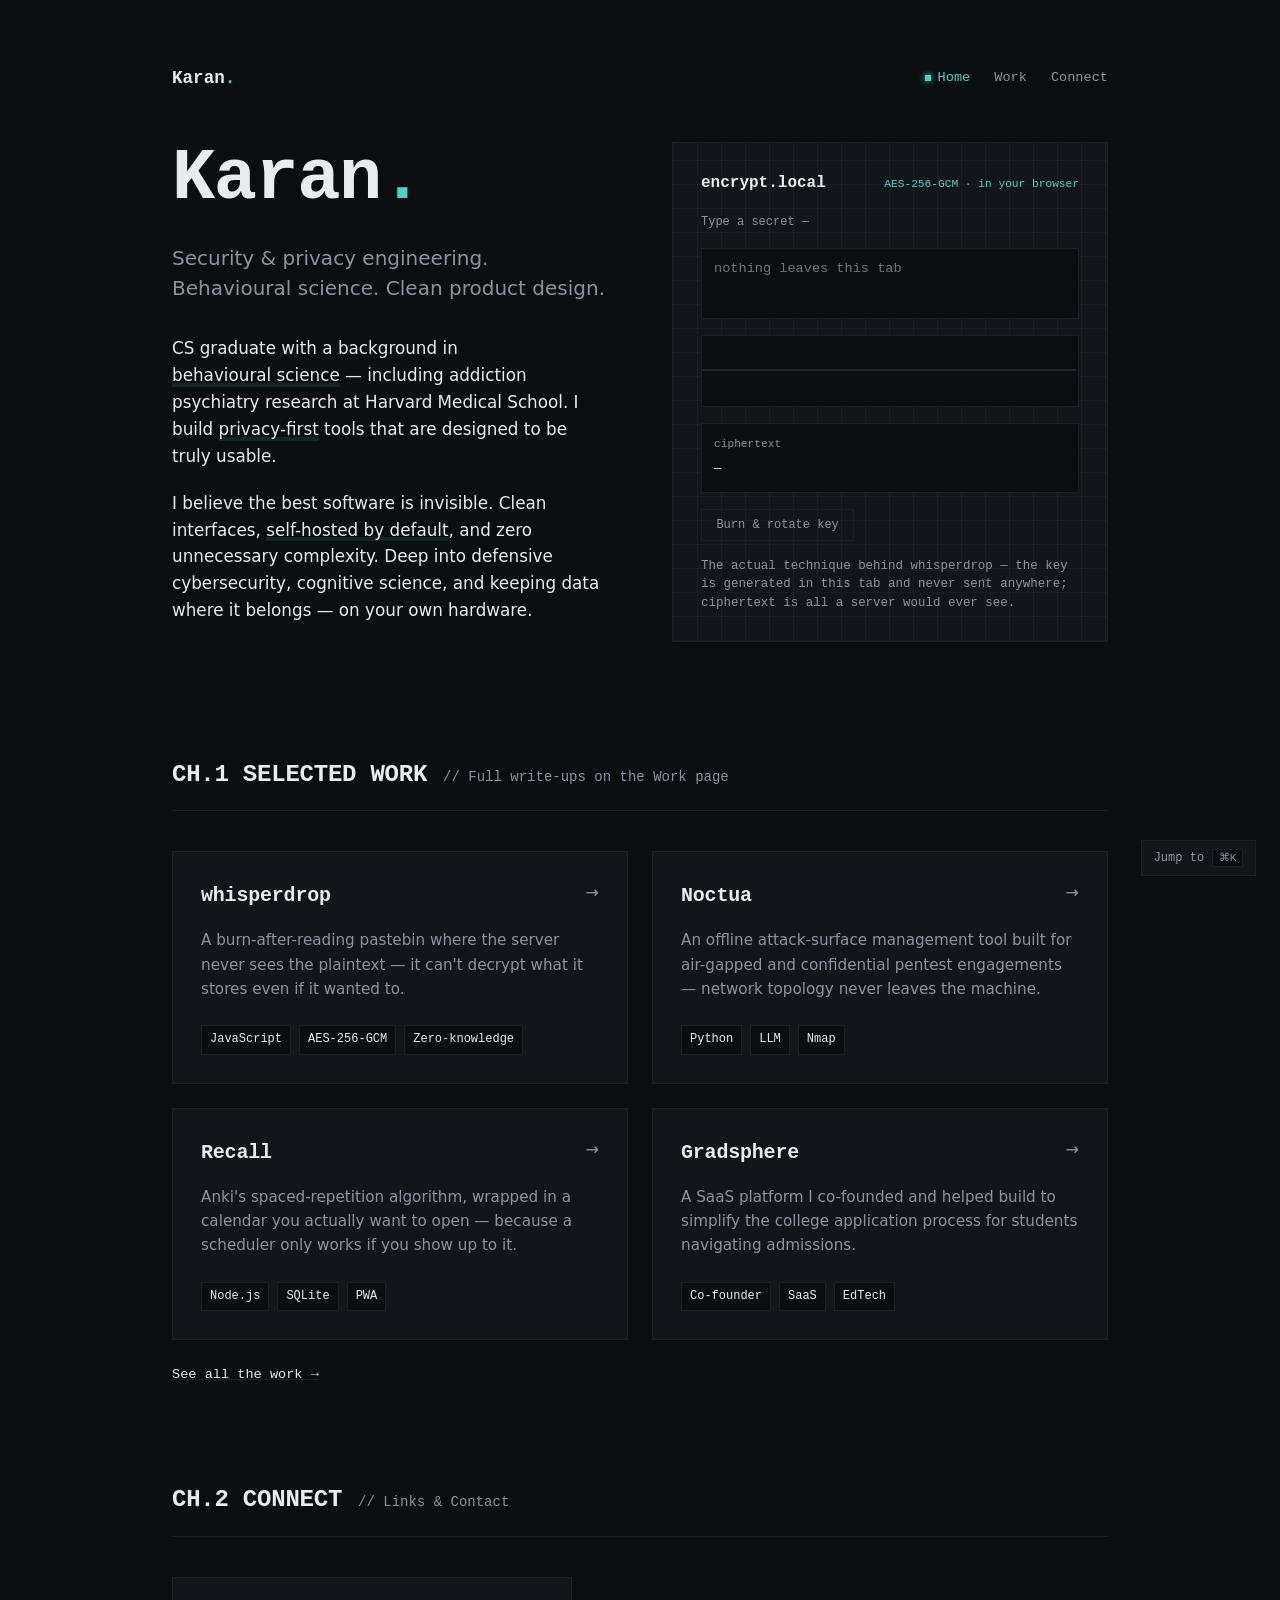
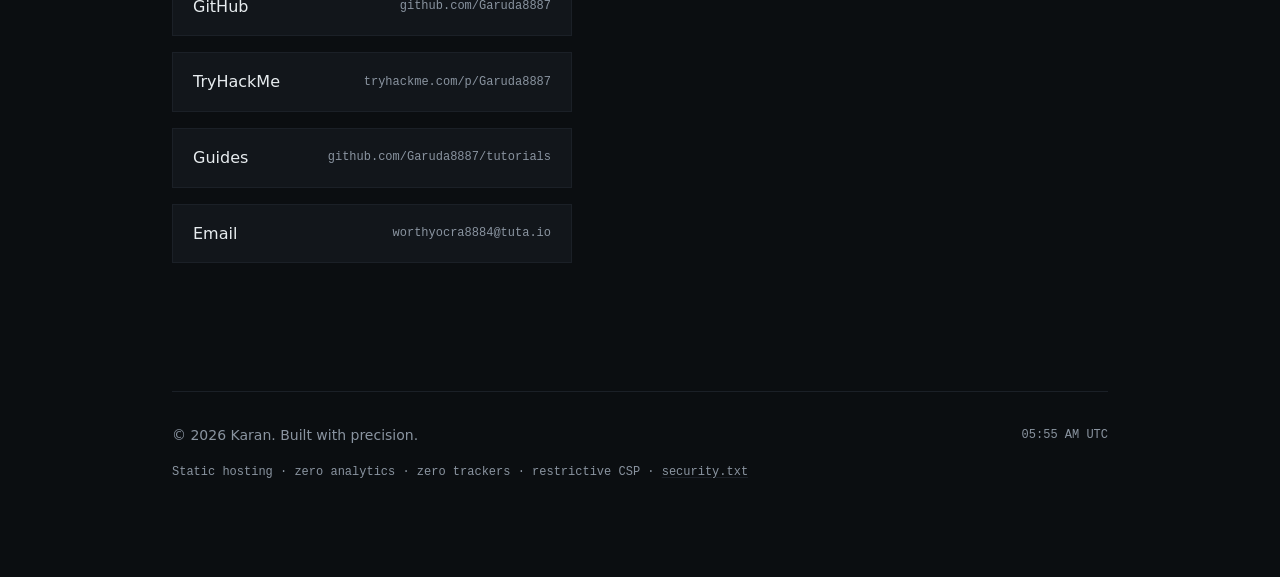
==== commit f3469139: "Visual overhaul: Signal Trace direction (dark instrument-panel theme) Replaces the light theme with " ====
--- a/index.html
+++ b/index.html
@@ -17,7 +17,7 @@
     <meta name="twitter:image" content="https://garuda8887.github.io/assets/og-image.png">
     <link rel="preconnect" href="https://fonts.googleapis.com">
     <link rel="preconnect" href="https://fonts.gstatic.com" crossorigin>
-    <link href="https://fonts.googleapis.com/css2?family=Inter:wght@300;400;500;600;700&family=Space+Grotesk:wght@500;600;700&family=JetBrains+Mono:wght@400;500&display=swap" rel="stylesheet">
+    <link href="https://fonts.googleapis.com/css2?family=Inter:wght@300;400;500;600;700&family=JetBrains+Mono:wght@400;500;600;700&display=swap" rel="stylesheet">
     <link rel="stylesheet" href="assets/style.css">
 </head>
 <body>
@@ -48,6 +48,7 @@
                 </div>
                 <label for="demo-input" class="hero-demo-label">Type a secret —</label>
                 <textarea id="demo-input" class="hero-demo-input" placeholder="nothing leaves this tab" rows="3" spellcheck="false" autocomplete="off"></textarea>
+                <canvas id="demo-wave" class="hero-demo-wave" width="480" height="72" aria-hidden="true"></canvas>
                 <div class="hero-demo-out">
                     <span class="hero-demo-out-label">ciphertext</span>
                     <code id="demo-cipher" class="hero-demo-cipher">—</code>
@@ -59,7 +60,7 @@
 
         <section class="reveal" id="work">
             <div class="section-header">
-                <h2 class="decrypt">Selected Work</h2>
+                <h2 class="decrypt">CH.1 SELECTED WORK</h2>
                 <span class="section-sub">// Full write-ups on the Work page</span>
             </div>
 
@@ -122,7 +123,7 @@
 
         <section class="reveal" id="connect">
             <div class="section-header">
-                <h2 class="decrypt">Connect</h2>
+                <h2 class="decrypt">CH.2 CONNECT</h2>
                 <span class="section-sub">// Links & Contact</span>
             </div>
 
@@ -168,12 +169,61 @@
     </button>
 
     <script>
-        // Hero demo — real client-side AES-256-GCM via the Web Crypto API
+        // Hero demo — real client-side AES-256-GCM via the Web Crypto API,
+        // visualized as a waveform trace of the actual ciphertext bytes
         (async function initHeroDemo() {
             const input = document.getElementById('demo-input');
             const out = document.getElementById('demo-cipher');
             const burnBtn = document.getElementById('demo-burn');
-            if (!input || !out || !burnBtn || !window.crypto?.subtle) return;
+            const canvas = document.getElementById('demo-wave');
+            if (!input || !out || !burnBtn || !canvas || !window.crypto?.subtle) return;
+
+            const TRACE_A = '#4FD1C5';
+            const TRACE_B = '#D97757';
+            const TRACE_IDLE = 'rgba(231, 236, 239, 0.15)';
+
+            const ctx = canvas.getContext('2d');
+            let lastBytes = new Uint8Array(0);
+
+            function sizeCanvas() {
+                const rect = canvas.getBoundingClientRect();
+                const dpr = window.devicePixelRatio || 1;
+                canvas.width = Math.round(rect.width * dpr);
+                canvas.height = Math.round(rect.height * dpr);
+                ctx.setTransform(dpr, 0, 0, dpr, 0, 0);
+            }
+
+            function drawWave(bytes, color) {
+                const w = canvas.clientWidth;
+                const h = canvas.clientHeight;
+                ctx.clearRect(0, 0, w, h);
+                ctx.strokeStyle = color;
+                ctx.lineWidth = 1.5;
+                ctx.beginPath();
+                if (!bytes.length) {
+                    ctx.moveTo(0, h / 2);
+                    ctx.lineTo(w, h / 2);
+                } else {
+                    bytes.forEach((b, i) => {
+                        const x = (i / Math.max(bytes.length - 1, 1)) * w;
+                        const y = h / 2 - ((b - 128) / 128) * (h / 2 * 0.85);
+                        if (i === 0) ctx.moveTo(x, y); else ctx.lineTo(x, y);
+                    });
+                }
+                ctx.stroke();
+            }
+
+            sizeCanvas();
+            drawWave(lastBytes, TRACE_IDLE);
+
+            let resizeId;
+            window.addEventListener('resize', () => {
+                clearTimeout(resizeId);
+                resizeId = setTimeout(() => {
+                    sizeCanvas();
+                    drawWave(lastBytes, lastBytes.length ? TRACE_A : TRACE_IDLE);
+                }, 150);
+            });
 
             function toHex(buf) {
                 return Array.from(new Uint8Array(buf)).map(b => b.toString(16).padStart(2, '0')).join('');
@@ -187,11 +237,18 @@
 
             async function render() {
                 const text = input.value;
-                if (!text) { out.textContent = '—'; return; }
+                if (!text) {
+                    out.textContent = '—';
+                    lastBytes = new Uint8Array(0);
+                    drawWave(lastBytes, TRACE_IDLE);
+                    return;
+                }
                 const iv = crypto.getRandomValues(new Uint8Array(12));
                 const data = new TextEncoder().encode(text);
                 const ciphertext = await crypto.subtle.encrypt({ name: 'AES-GCM', iv }, key, data);
                 out.textContent = `${toHex(iv)}:${toHex(ciphertext)}`;
+                lastBytes = new Uint8Array(ciphertext);
+                drawWave(lastBytes, TRACE_A);
             }
 
             let debounceId;
@@ -202,9 +259,15 @@
 
             burnBtn.addEventListener('click', async () => {
                 out.classList.add('burning');
+                drawWave(lastBytes, TRACE_B);
                 input.value = '';
                 await rotateKey();
-                setTimeout(() => { out.textContent = '—'; out.classList.remove('burning'); }, 150);
+                setTimeout(() => {
+                    out.textContent = '—';
+                    out.classList.remove('burning');
+                    lastBytes = new Uint8Array(0);
+                    drawWave(lastBytes, TRACE_IDLE);
+                }, 150);
                 input.focus();
             });
 
--- a/assets/style.css
+++ b/assets/style.css
@@ -1,15 +1,14 @@
 :root {
-    --bg: #FAFAFA;
-    --surface: #FFFFFF;
-    --surface-hover: #F3F4F6;
-    --ink: #111827;
-    --muted: #6B7280;
-    --border: #E5E7EB;
-    --accent: #FF3B30; /* Edgy sharp accent */
-    --accent-soft: rgba(255, 59, 48, 0.08);
+    --void: #0B0E11;
+    --void-raised: #12161B;
+    --grid-line: #1B2027;
+    --ink: #E7ECEF;
+    --ink-dim: #8A94A0;
+    --trace-a: #4FD1C5;
+    --trace-b: #D97757;
+    --trace-a-soft: rgba(79, 209, 197, 0.12);
 
     --font-sans: 'Inter', system-ui, sans-serif;
-    --font-display: 'Space Grotesk', 'Inter', system-ui, sans-serif;
     --font-mono: 'JetBrains Mono', monospace;
 }
 
@@ -21,7 +20,7 @@
 
 body {
     font-family: var(--font-sans);
-    background-color: var(--bg);
+    background-color: var(--void);
     color: var(--ink);
     line-height: 1.6;
     -webkit-font-smoothing: antialiased;
@@ -29,8 +28,8 @@
 }
 
 ::selection {
-    background: var(--ink);
-    color: var(--bg);
+    background: var(--trace-a);
+    color: var(--void);
 }
 
 a {
@@ -39,7 +38,7 @@
 }
 
 a:focus-visible, button:focus-visible {
-    outline: 2px solid var(--accent);
+    outline: 2px solid var(--trace-a);
     outline-offset: 2px;
 }
 
@@ -60,14 +59,14 @@
 }
 
 .nav-brand {
-    font-family: var(--font-display);
+    font-family: var(--font-mono);
     font-weight: 600;
     font-size: 1.1rem;
     color: var(--ink);
 }
 
 .nav-brand .dot {
-    color: var(--accent);
+    color: var(--trace-a);
 }
 
 .nav-links {
@@ -76,7 +75,7 @@
 }
 
 .nav-links a {
-    color: var(--muted);
+    color: var(--ink-dim);
     transition: color 0.2s ease;
 }
 
@@ -85,7 +84,17 @@
 }
 
 .nav-links a[aria-current="page"] {
-    color: var(--accent);
+    color: var(--trace-a);
+}
+
+.nav-links a[aria-current="page"]::before {
+    content: '';
+    display: inline-block;
+    width: 6px;
+    height: 6px;
+    margin-right: 0.5em;
+    background: var(--trace-a);
+    box-shadow: 0 0 6px var(--trace-a);
 }
 
 /* Header / Hero */
@@ -99,8 +108,11 @@
 
 /* Hero demo — a real AES-256-GCM encrypt in the browser, not a stock graphic */
 .hero-demo {
-    border: 1px solid var(--border);
-    background: var(--surface);
+    border: 1px solid var(--grid-line);
+    background-color: var(--void-raised);
+    background-image:
+        repeating-linear-gradient(0deg, rgba(79, 209, 197, 0.05) 0 1px, transparent 1px 24px),
+        repeating-linear-gradient(90deg, rgba(79, 209, 197, 0.05) 0 1px, transparent 1px 24px);
     padding: 1.75rem;
     display: flex;
     flex-direction: column;
@@ -123,19 +135,19 @@
 
 .hero-demo-badge {
     font-size: 0.7rem;
-    color: var(--accent);
+    color: var(--trace-a);
 }
 
 .hero-demo-label {
     font-size: 0.75rem;
-    color: var(--muted);
+    color: var(--ink-dim);
 }
 
 .hero-demo-input {
     width: 100%;
     resize: none;
-    border: 1px solid var(--border);
-    background: var(--bg);
+    border: 1px solid var(--grid-line);
+    background: var(--void);
     color: var(--ink);
     font-family: var(--font-mono);
     font-size: 0.85rem;
@@ -144,12 +156,20 @@
 }
 
 .hero-demo-input:focus-visible {
-    border-color: var(--accent);
+    border-color: var(--trace-a);
+}
+
+.hero-demo-wave {
+    display: block;
+    width: 100%;
+    height: 72px;
+    border: 1px solid var(--grid-line);
+    background: var(--void);
 }
 
 .hero-demo-out {
-    border: 1px solid var(--border);
-    background: var(--bg);
+    border: 1px solid var(--grid-line);
+    background: var(--void);
     padding: 0.75rem;
     display: flex;
     flex-direction: column;
@@ -158,7 +178,7 @@
 
 .hero-demo-out-label {
     font-size: 0.7rem;
-    color: var(--muted);
+    color: var(--ink-dim);
 }
 
 .hero-demo-cipher {
@@ -176,33 +196,33 @@
     align-self: flex-start;
     font-family: var(--font-mono);
     font-size: 0.75rem;
-    color: var(--muted);
+    color: var(--ink-dim);
     background: transparent;
-    border: 1px solid var(--border);
+    border: 1px solid var(--grid-line);
     padding: 0.5rem 0.9rem;
     cursor: pointer;
     transition: all 0.2s ease;
 }
 
 .hero-demo-burn:hover {
-    border-color: var(--accent);
-    color: var(--accent);
+    border-color: var(--trace-a);
+    color: var(--trace-a);
 }
 
 .hero-demo-note {
     font-size: 0.78rem;
-    color: var(--muted);
+    color: var(--ink-dim);
     line-height: 1.5;
 }
 
 .hero-demo-note a {
     text-decoration: underline;
-    text-decoration-color: var(--border);
+    text-decoration-color: var(--grid-line);
 }
 
 .hero-demo-note a:hover {
-    color: var(--accent);
-    text-decoration-color: var(--accent);
+    color: var(--trace-a);
+    text-decoration-color: var(--trace-a);
 }
 
 .hero-content {
@@ -211,22 +231,22 @@
 }
 
 h1 {
-    font-family: var(--font-display);
+    font-family: var(--font-mono);
     font-size: clamp(3rem, 6vw, 4.5rem);
     font-weight: 700;
-    letter-spacing: -0.04em;
+    letter-spacing: -0.02em;
     line-height: 1.1;
     margin-bottom: 1.5rem;
     color: var(--ink);
 }
 
 h1 .dot {
-    color: var(--accent);
+    color: var(--trace-a);
 }
 
 .tagline {
     font-size: clamp(1.1rem, 2.5vw, 1.25rem);
-    color: var(--muted);
+    color: var(--ink-dim);
     font-weight: 300;
     margin-bottom: 2rem;
     line-height: 1.5;
@@ -254,7 +274,7 @@
     left: 0;
     width: 100%;
     height: 4px;
-    background: var(--accent-soft);
+    background: var(--trace-a-soft);
     z-index: -1;
     transition: height 0.2s ease;
 }
@@ -274,20 +294,20 @@
     gap: 1rem;
     margin-bottom: 2.5rem;
     padding-bottom: 1rem;
-    border-bottom: 1px solid var(--border);
+    border-bottom: 1px solid var(--grid-line);
 }
 
 h2 {
-    font-family: var(--font-display);
+    font-family: var(--font-mono);
     font-size: 1.5rem;
     font-weight: 600;
-    letter-spacing: -0.02em;
+    letter-spacing: -0.01em;
 }
 
 .section-sub {
     font-family: var(--font-mono);
     font-size: 0.875rem;
-    color: var(--muted);
+    color: var(--ink-dim);
 }
 
 /* Work page header (work.html only) */
@@ -296,21 +316,21 @@
 }
 
 .work-title {
-    font-family: var(--font-display);
+    font-family: var(--font-mono);
     font-size: clamp(2.25rem, 4vw, 3rem);
     font-weight: 700;
-    letter-spacing: -0.03em;
+    letter-spacing: -0.02em;
     margin-bottom: 0.75rem;
     color: var(--ink);
 }
 
 .work-title .dot {
-    color: var(--accent);
+    color: var(--trace-a);
 }
 
 .work-subtitle {
     font-size: 1.05rem;
-    color: var(--muted);
+    color: var(--ink-dim);
     max-width: 60ch;
 }
 
@@ -324,8 +344,8 @@
 .project-card {
     display: flex;
     flex-direction: column;
-    background: var(--surface);
-    border: 1px solid var(--border);
+    background: var(--void-raised);
+    border: 1px solid var(--grid-line);
     padding: 1.75rem;
     border-radius: 0; /* Sharp corners for edge */
     transition: all 0.3s cubic-bezier(0.16, 1, 0.3, 1);
@@ -340,15 +360,15 @@
     left: 0;
     width: 3px;
     height: 0%;
-    background: var(--accent);
+    background: var(--trace-a);
     transition: height 0.3s cubic-bezier(0.16, 1, 0.3, 1);
     z-index: 2;
 }
 
 .project-card:hover {
     transform: translateY(-4px);
-    box-shadow: 12px 12px 0 rgba(17, 24, 39, 0.04);
-    border-color: var(--ink);
+    box-shadow: 0 8px 24px rgba(79, 209, 197, 0.15);
+    border-color: var(--trace-a);
 }
 
 .project-card:hover::before {
@@ -363,7 +383,7 @@
 }
 
 .project-title {
-    font-family: var(--font-display);
+    font-family: var(--font-mono);
     font-weight: 600;
     font-size: 1.25rem;
     letter-spacing: -0.01em;
@@ -373,17 +393,17 @@
 }
 
 .project-arrow {
-    color: var(--muted);
+    color: var(--ink-dim);
     transition: transform 0.2s ease, color 0.2s ease;
 }
 
 .project-card:hover .project-arrow {
     transform: translate(2px, -2px);
-    color: var(--accent);
+    color: var(--trace-a);
 }
 
 .project-desc {
-    color: var(--muted);
+    color: var(--ink-dim);
     font-size: 0.95rem;
     margin-bottom: 1.5rem;
     flex-grow: 1;
@@ -400,13 +420,13 @@
     font-family: var(--font-mono);
     font-size: 0.75rem;
     color: var(--ink);
-    background: var(--bg);
-    border: 1px solid var(--border);
+    background: var(--void);
+    border: 1px solid var(--grid-line);
     padding: 0.25rem 0.5rem;
 }
 
 .project-card:hover .tag {
-    border-color: #d1d5db;
+    border-color: rgba(138, 148, 160, 0.4);
 }
 
 .work-more {
@@ -417,12 +437,12 @@
 
 .work-more a {
     text-decoration: underline;
-    text-decoration-color: var(--border);
+    text-decoration-color: var(--grid-line);
 }
 
 .work-more a:hover {
-    color: var(--accent);
-    text-decoration-color: var(--accent);
+    color: var(--trace-a);
+    text-decoration-color: var(--trace-a);
 }
 
 /* Contact */
@@ -438,16 +458,16 @@
     justify-content: space-between;
     align-items: center;
     padding: 1rem 1.25rem;
-    background: var(--surface);
-    border: 1px solid var(--border);
+    background: var(--void-raised);
+    border: 1px solid var(--grid-line);
     font-weight: 500;
     transition: all 0.2s ease;
 }
 
 .contact-link:hover {
-    background: var(--ink);
-    color: var(--surface);
-    border-color: var(--ink);
+    background: var(--trace-a);
+    color: var(--void);
+    border-color: var(--trace-a);
     transform: translateX(4px);
 }
 
@@ -460,20 +480,20 @@
 .contact-mono {
     font-family: var(--font-mono);
     font-size: 0.75rem;
-    color: var(--muted);
+    color: var(--ink-dim);
 }
 
 .contact-link:hover .contact-mono {
-    color: rgba(255, 255, 255, 0.6);
+    color: rgba(11, 14, 17, 0.65);
 }
 
 /* Footer */
 footer {
     margin-top: 8rem;
     padding-top: 2rem;
-    border-top: 1px solid var(--border);
+    border-top: 1px solid var(--grid-line);
     font-size: 0.875rem;
-    color: var(--muted);
+    color: var(--ink-dim);
 }
 
 .footer-main {
@@ -494,23 +514,27 @@
 .footer-mono {
     font-family: var(--font-mono);
     font-size: 0.75rem;
-    color: var(--muted);
+    color: var(--ink-dim);
 }
 
 .footer-mono a {
     text-decoration: underline;
-    text-decoration-color: var(--border);
+    text-decoration-color: var(--grid-line);
     text-underline-offset: 2px;
 }
 
 .footer-mono a:hover {
-    color: var(--accent);
-    text-decoration-color: var(--accent);
+    color: var(--trace-a);
+    text-decoration-color: var(--trace-a);
 }
 
 /* Featured case studies (work.html) */
 .case-study {
-    border: 1px solid var(--border);
+    border: 1px solid var(--grid-line);
+    background-color: var(--void-raised);
+    background-image:
+        repeating-linear-gradient(0deg, rgba(79, 209, 197, 0.04) 0 1px, transparent 1px 24px),
+        repeating-linear-gradient(90deg, rgba(79, 209, 197, 0.04) 0 1px, transparent 1px 24px);
     padding: 2rem;
     margin-bottom: 1.5rem;
 }
@@ -527,7 +551,7 @@
 }
 
 .case-study-title {
-    font-family: var(--font-display);
+    font-family: var(--font-mono);
     font-weight: 600;
     font-size: 1.25rem;
     letter-spacing: -0.01em;
@@ -536,22 +560,22 @@
 .case-study-role {
     font-weight: 500;
     font-size: 1rem;
-    color: var(--accent);
+    color: var(--trace-b);
 }
 
 .case-study-link {
     font-family: var(--font-mono);
     font-size: 0.8rem;
-    color: var(--muted);
+    color: var(--ink-dim);
     transition: color 0.2s ease;
 }
 
 .case-study-link:hover {
-    color: var(--accent);
+    color: var(--trace-a);
 }
 
 .case-study-desc {
-    color: var(--muted);
+    color: var(--ink-dim);
     margin-bottom: 1.5rem;
     max-width: 60ch;
 }
@@ -581,21 +605,21 @@
     top: 0;
     font-family: var(--font-mono);
     font-size: 0.8rem;
-    color: var(--accent);
+    color: var(--trace-a);
 }
 
 .case-study-steps code {
     font-family: var(--font-mono);
     font-size: 0.85em;
-    background: var(--bg);
-    border: 1px solid var(--border);
+    background: var(--void);
+    border: 1px solid var(--grid-line);
     padding: 0.1rem 0.35rem;
 }
 
 .case-study-note {
     font-size: 0.9rem;
     color: var(--ink);
-    border-left: 2px solid var(--accent);
+    border-left: 2px solid var(--trace-a);
     padding-left: 1rem;
 }
 
@@ -613,9 +637,9 @@
 }
 
 .case-study-shot {
-    border: 1px solid var(--border);
+    border: 1px solid var(--grid-line);
     overflow: hidden;
-    background: var(--bg);
+    background: var(--void);
 }
 
 .case-study-shot img {
@@ -640,20 +664,20 @@
 .flow-step {
     font-family: var(--font-mono);
     font-size: 0.75rem;
-    border: 1px solid var(--border);
+    border: 1px solid var(--grid-line);
     padding: 0.4rem 0.7rem;
-    background: var(--bg);
+    background: var(--void);
     white-space: nowrap;
 }
 
 .flow-step.flow-key {
-    border-color: var(--accent);
-    color: var(--accent);
+    border-color: var(--trace-b);
+    color: var(--trace-b);
     font-weight: 600;
 }
 
 .flow-arrow {
-    color: var(--muted);
+    color: var(--ink-dim);
     font-size: 0.85rem;
 }
 
@@ -661,20 +685,23 @@
 .cmdk {
     width: min(560px, 90vw);
     padding: 0;
-    border: 1px solid var(--border);
+    border: 1px solid var(--grid-line);
     border-radius: 0;
-    box-shadow: 0 24px 48px rgba(17, 24, 39, 0.16);
+    background: var(--void-raised);
+    color: var(--ink);
+    box-shadow: 0 24px 48px rgba(0, 0, 0, 0.5);
 }
 
 .cmdk::backdrop {
-    background: rgba(17, 24, 39, 0.5);
+    background: rgba(5, 6, 8, 0.7);
 }
 
 .cmdk-input {
     width: 100%;
     padding: 1.1rem 1.25rem;
     border: none;
-    border-bottom: 1px solid var(--border);
+    border-bottom: 1px solid var(--grid-line);
+    background: transparent;
     font-family: var(--font-mono);
     font-size: 0.95rem;
     outline: none;
@@ -699,20 +726,20 @@
 .cmdk-list li .cmdk-item-sub {
     font-family: var(--font-mono);
     font-size: 0.75rem;
-    color: var(--muted);
+    color: var(--ink-dim);
     white-space: nowrap;
 }
 
 .cmdk-list li.active {
-    background: var(--surface-hover);
+    background: var(--grid-line);
 }
 
 .cmdk-list li.active .cmdk-item-sub {
-    color: var(--accent);
+    color: var(--trace-a);
 }
 
 .cmdk-list .cmdk-empty {
-    color: var(--muted);
+    color: var(--ink-dim);
     cursor: default;
 }
 
@@ -723,26 +750,26 @@
     display: flex;
     align-items: center;
     gap: 0.5rem;
-    background: var(--surface);
-    border: 1px solid var(--border);
+    background: var(--void-raised);
+    border: 1px solid var(--grid-line);
     padding: 0.5rem 0.75rem;
     font-family: var(--font-mono);
     font-size: 0.75rem;
-    color: var(--muted);
+    color: var(--ink-dim);
     cursor: pointer;
     transition: border-color 0.2s ease, color 0.2s ease;
     z-index: 10;
 }
 
 .cmdk-hint:hover {
-    border-color: var(--ink);
-    color: var(--ink);
+    border-color: var(--trace-a);
+    color: var(--trace-a);
 }
 
 .cmdk-hint kbd {
     font-family: var(--font-mono);
-    background: var(--bg);
-    border: 1px solid var(--border);
+    background: var(--void);
+    border: 1px solid var(--grid-line);
     padding: 0.1rem 0.35rem;
     font-size: 0.7rem;
 }
@@ -753,7 +780,7 @@
 }
 
 .decrypt-char.scrambling {
-    color: var(--accent);
+    color: var(--trace-a);
 }
 
 /* Scroll Animations */
